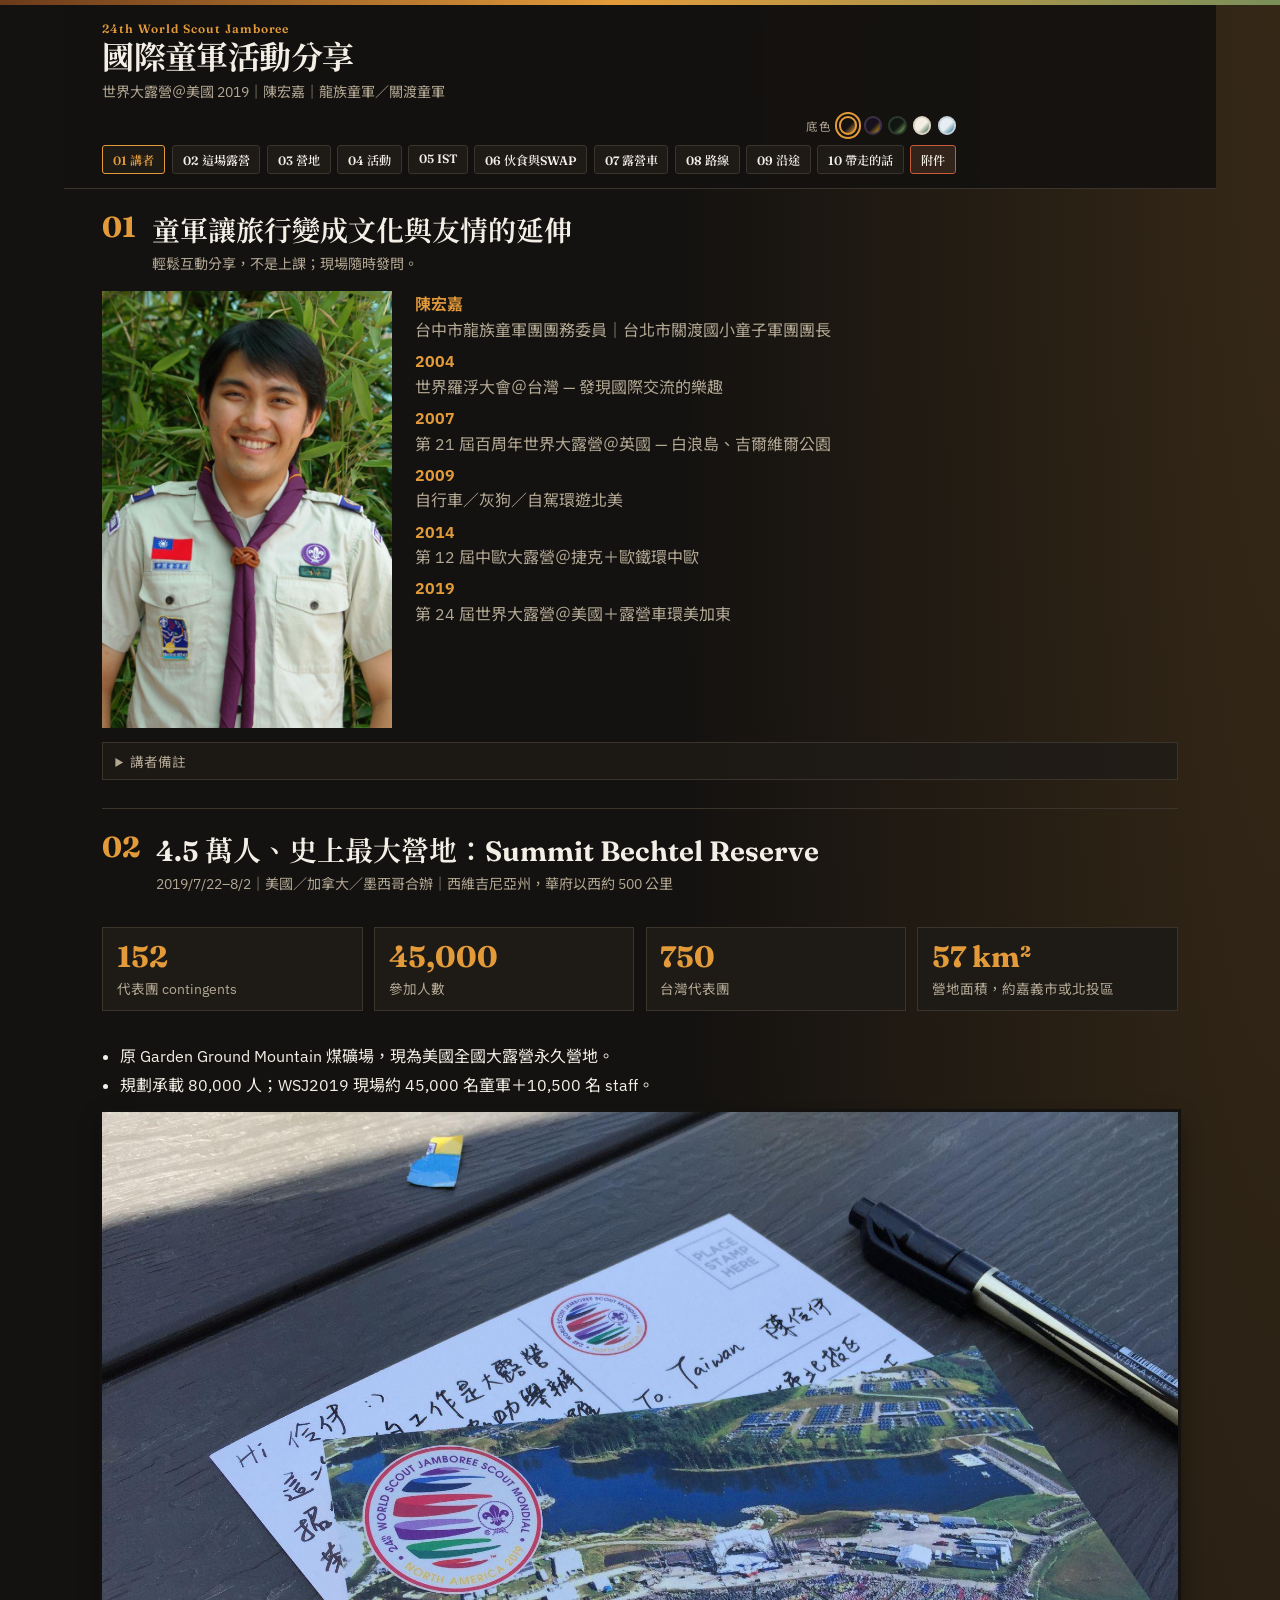
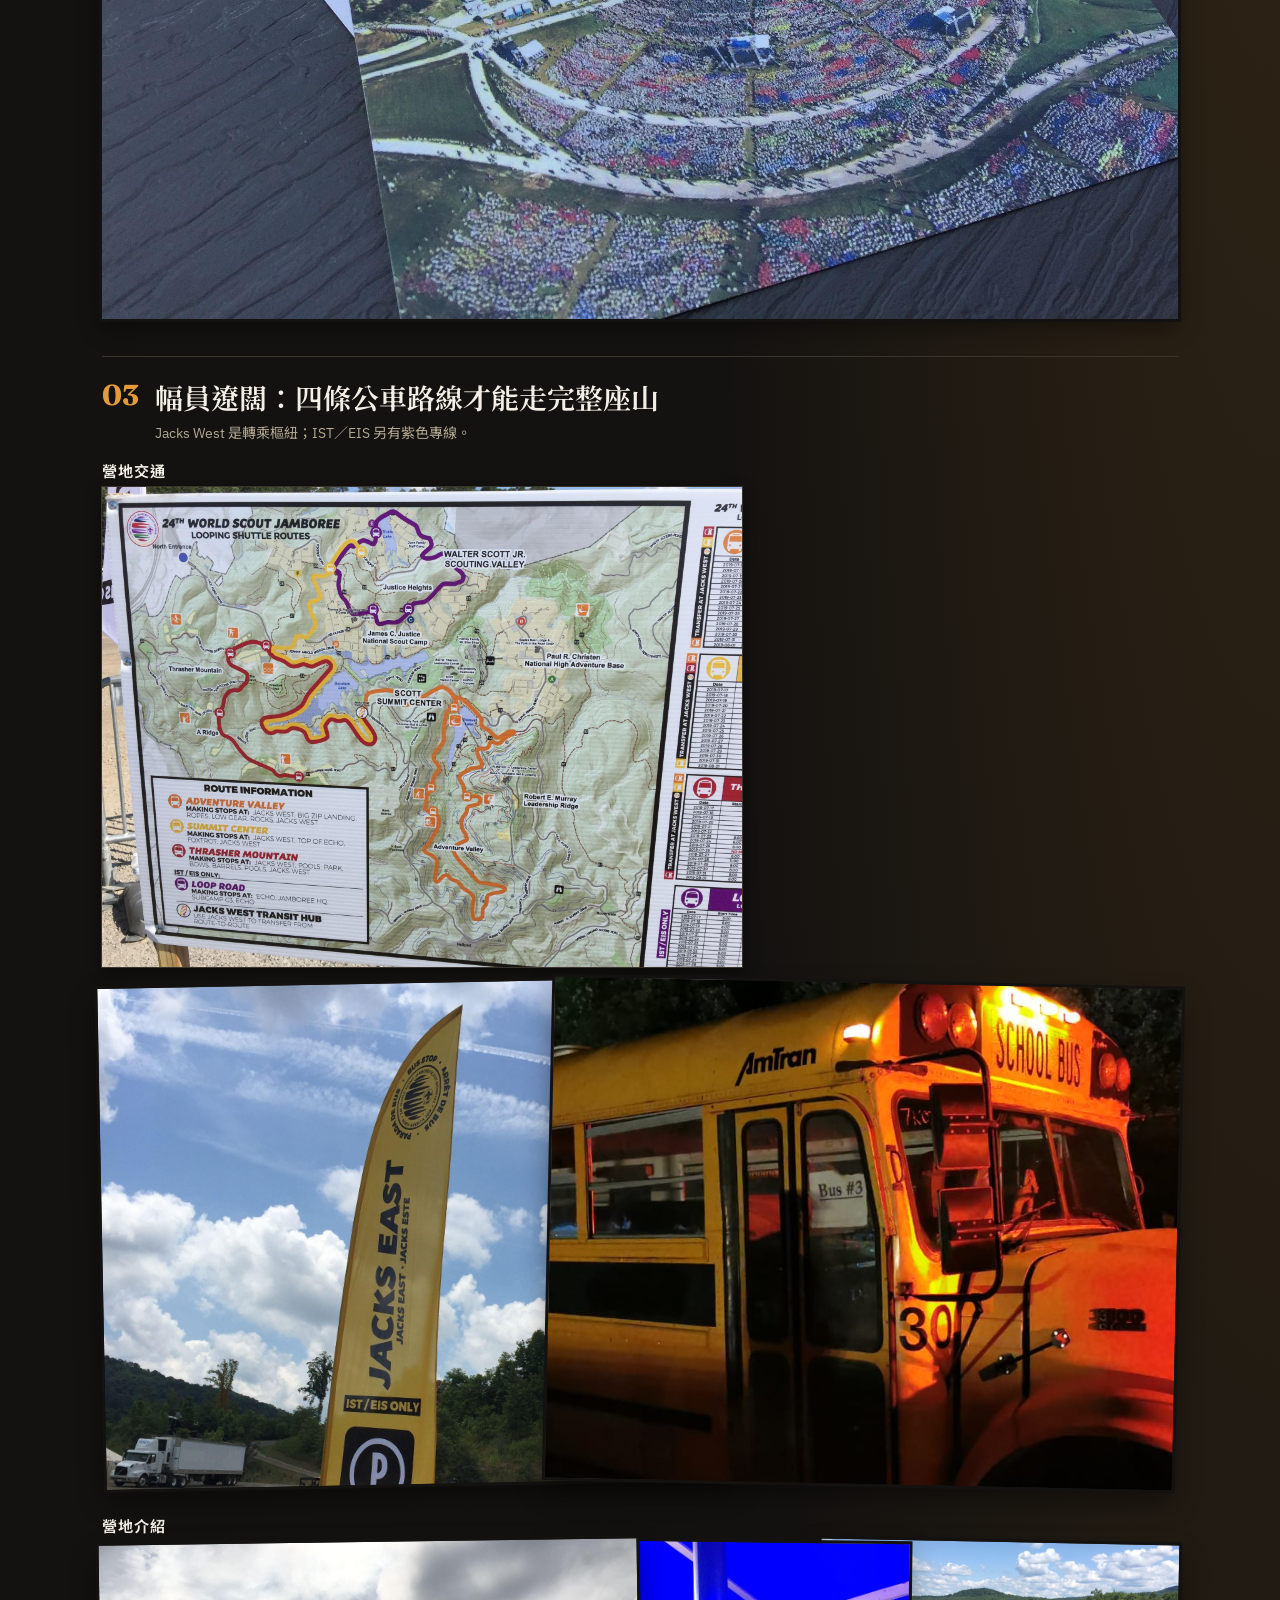
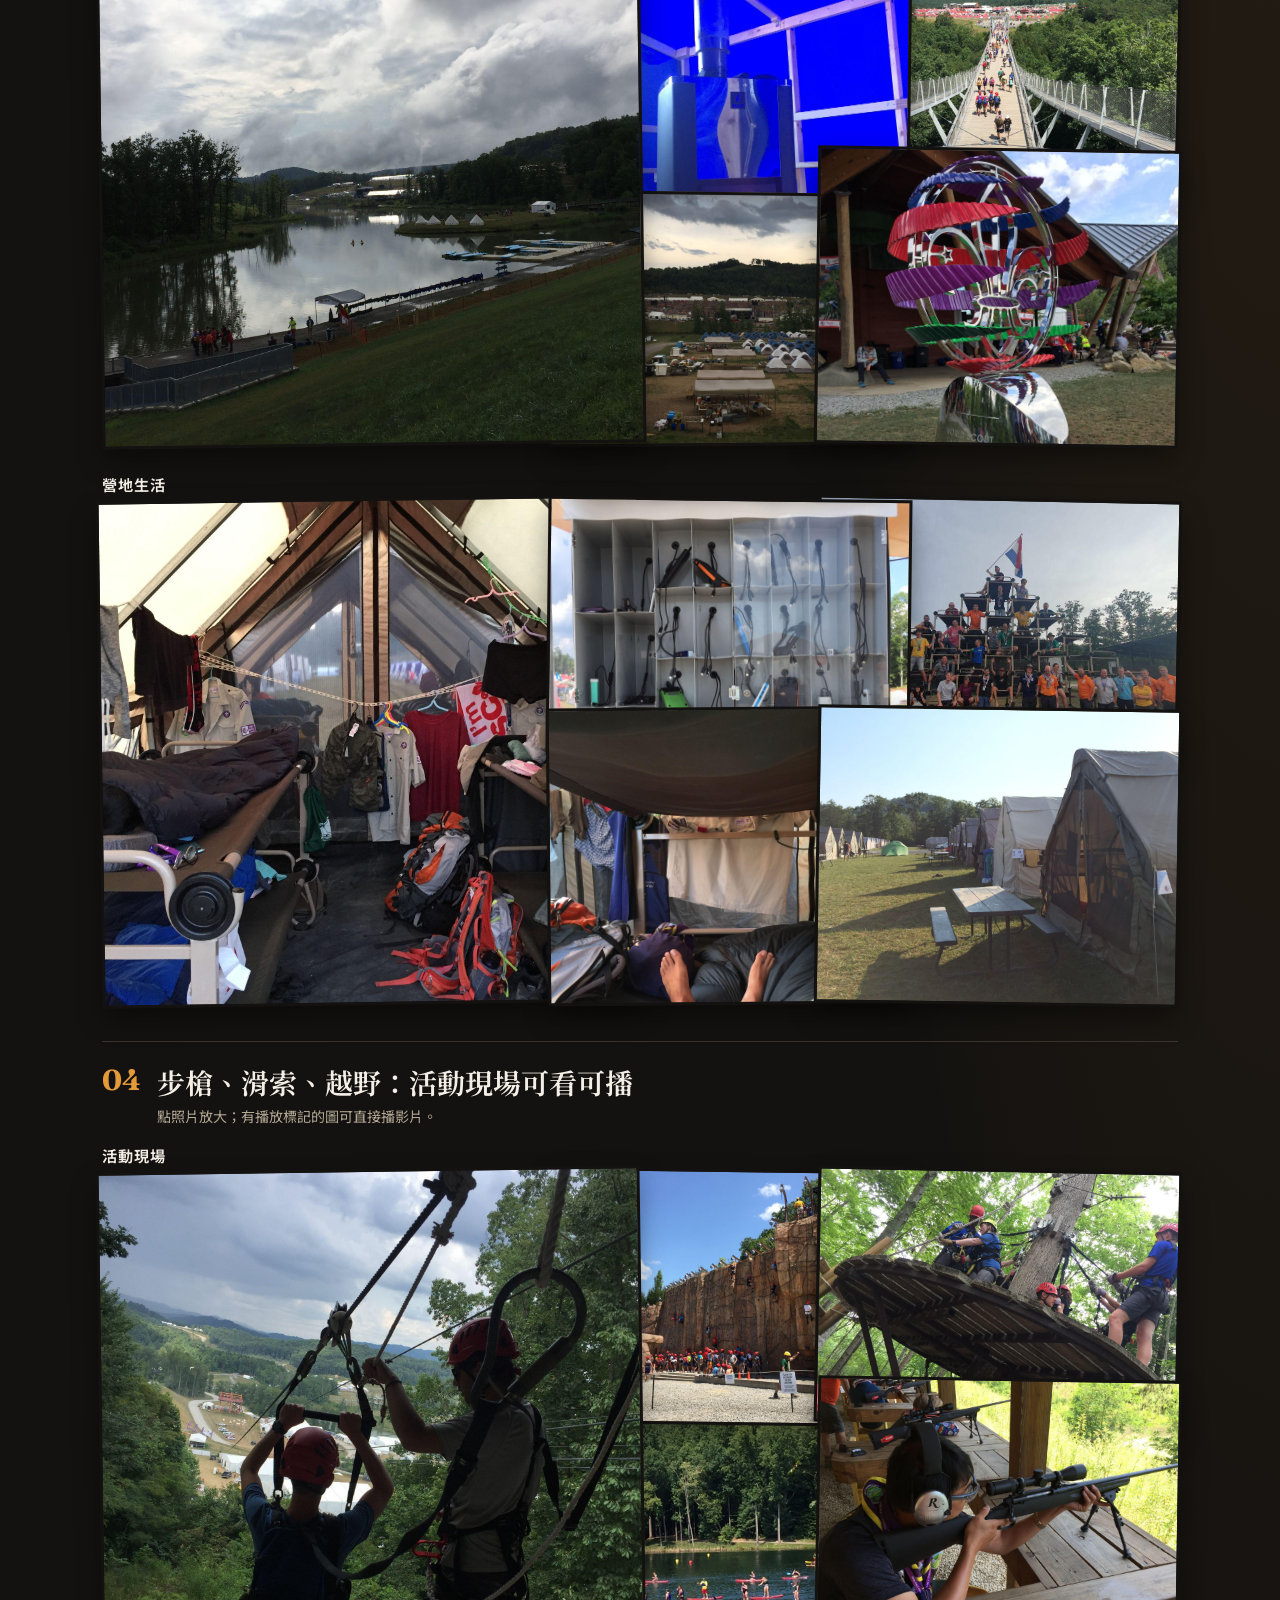
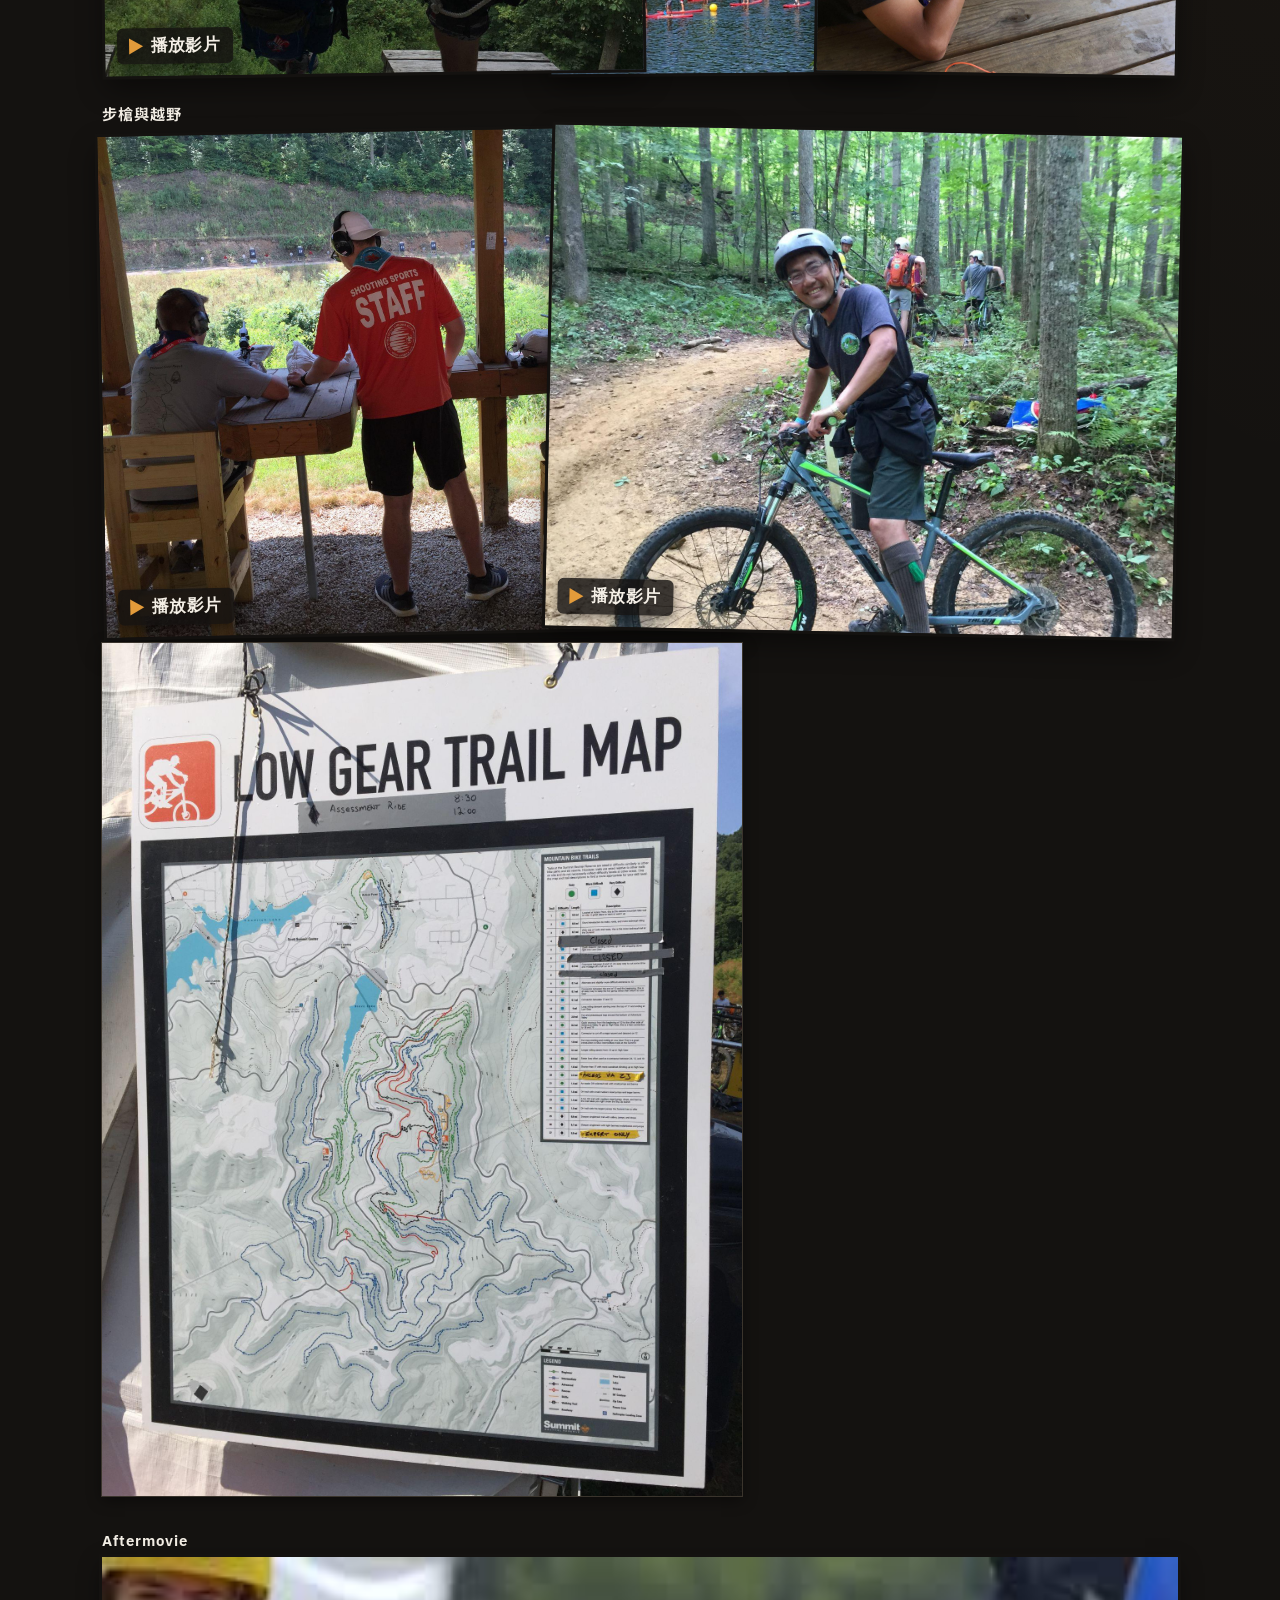
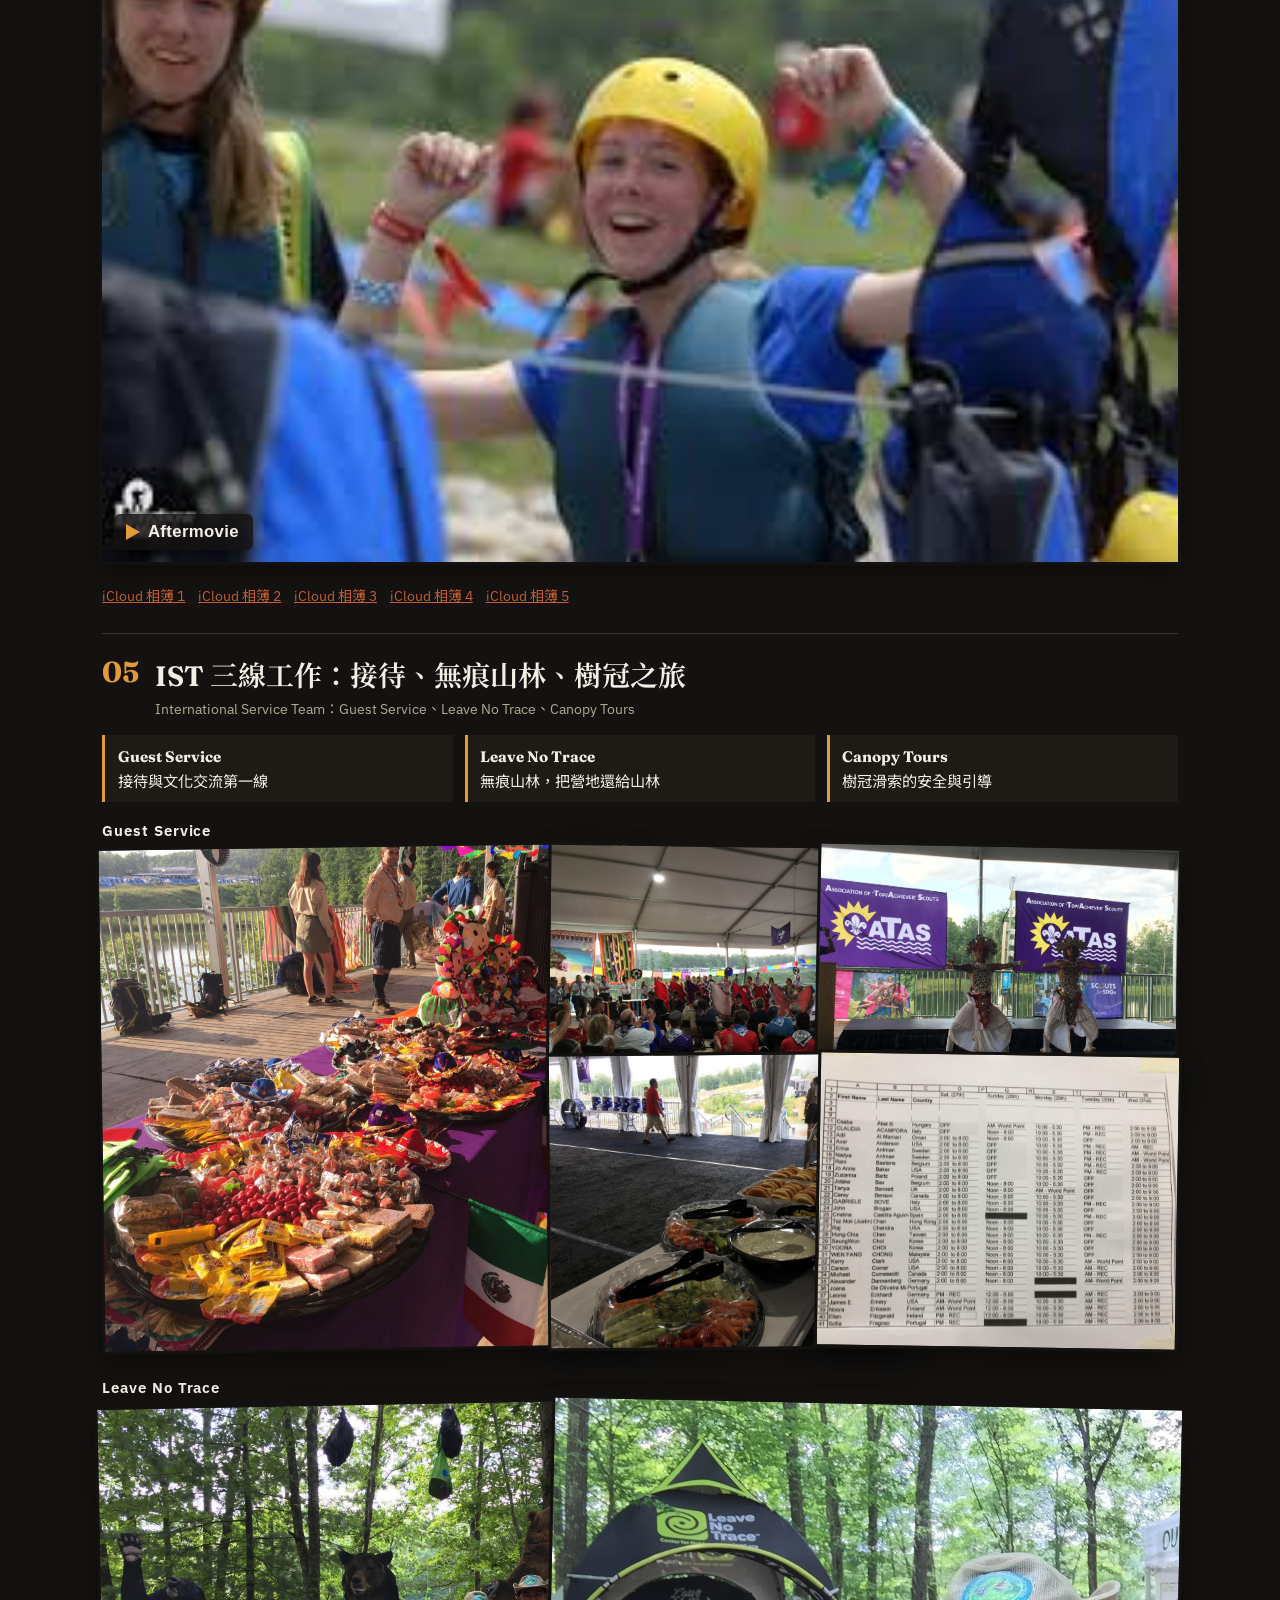
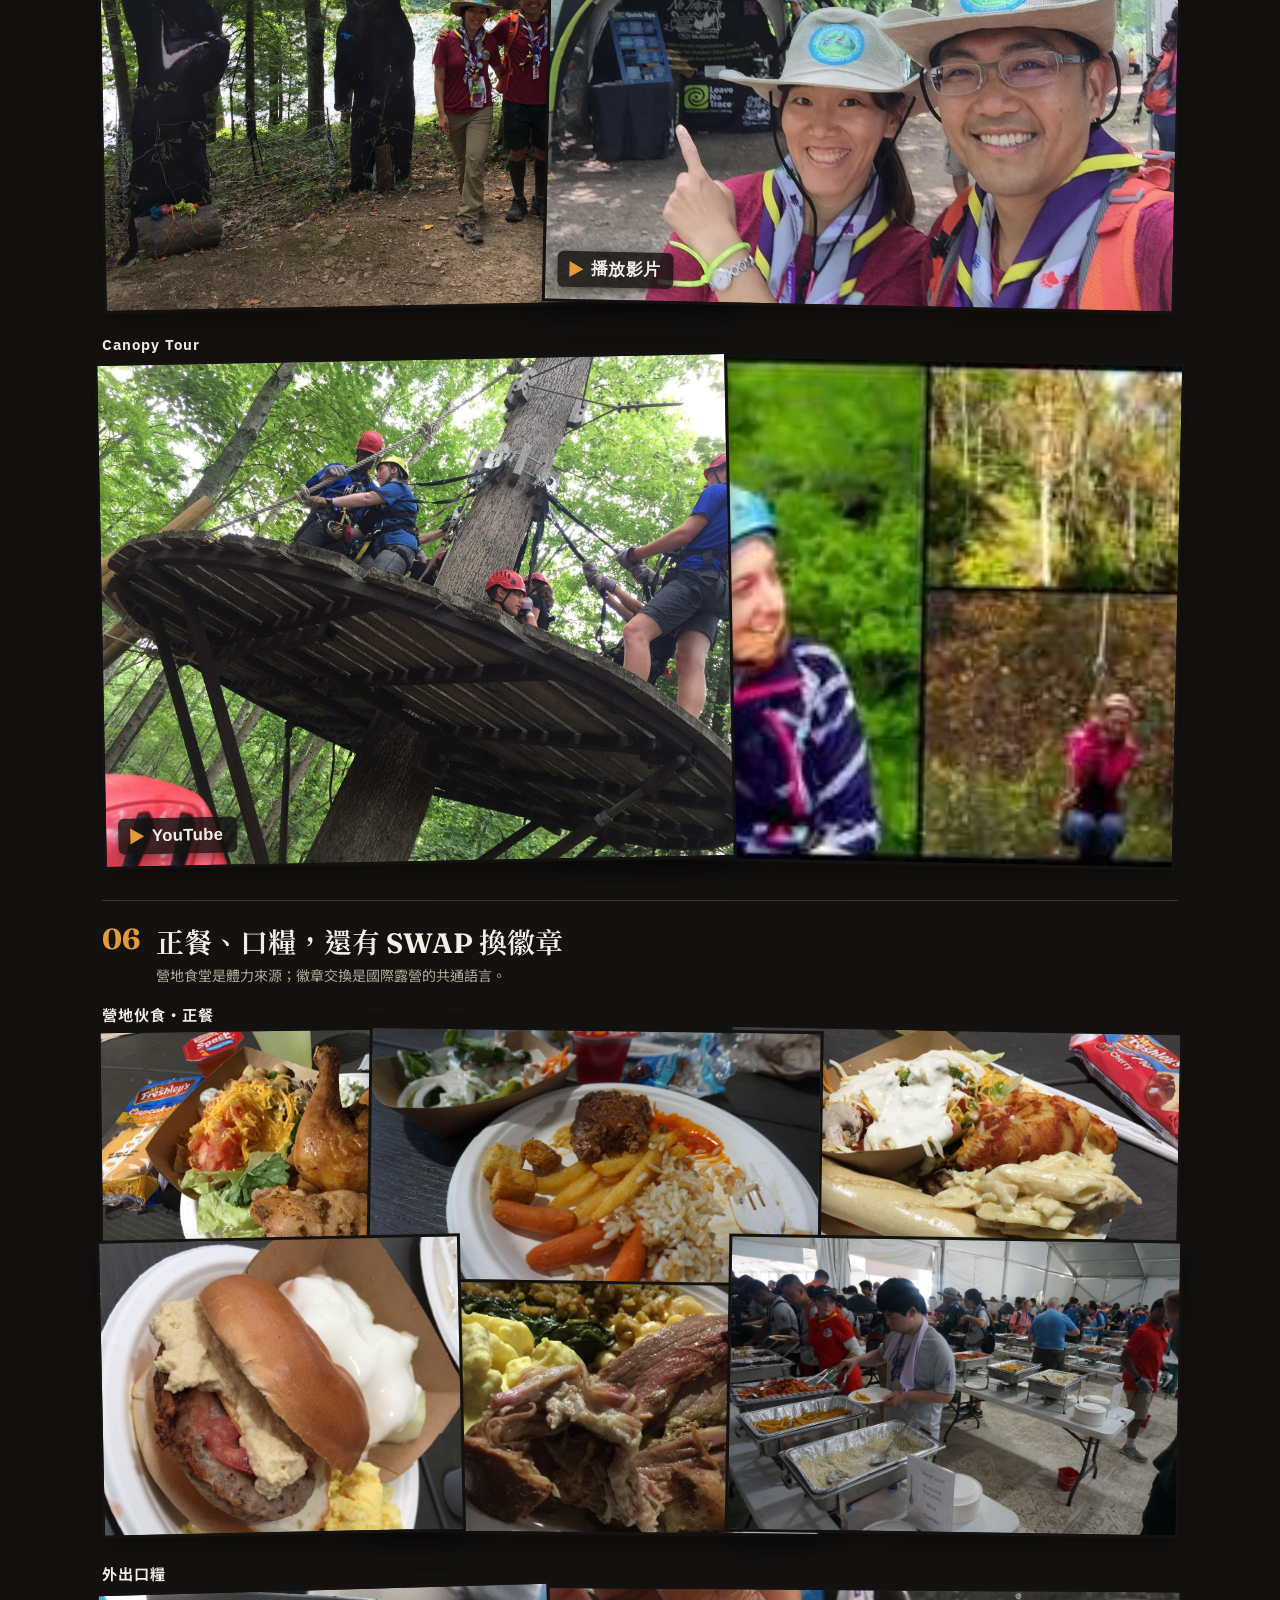
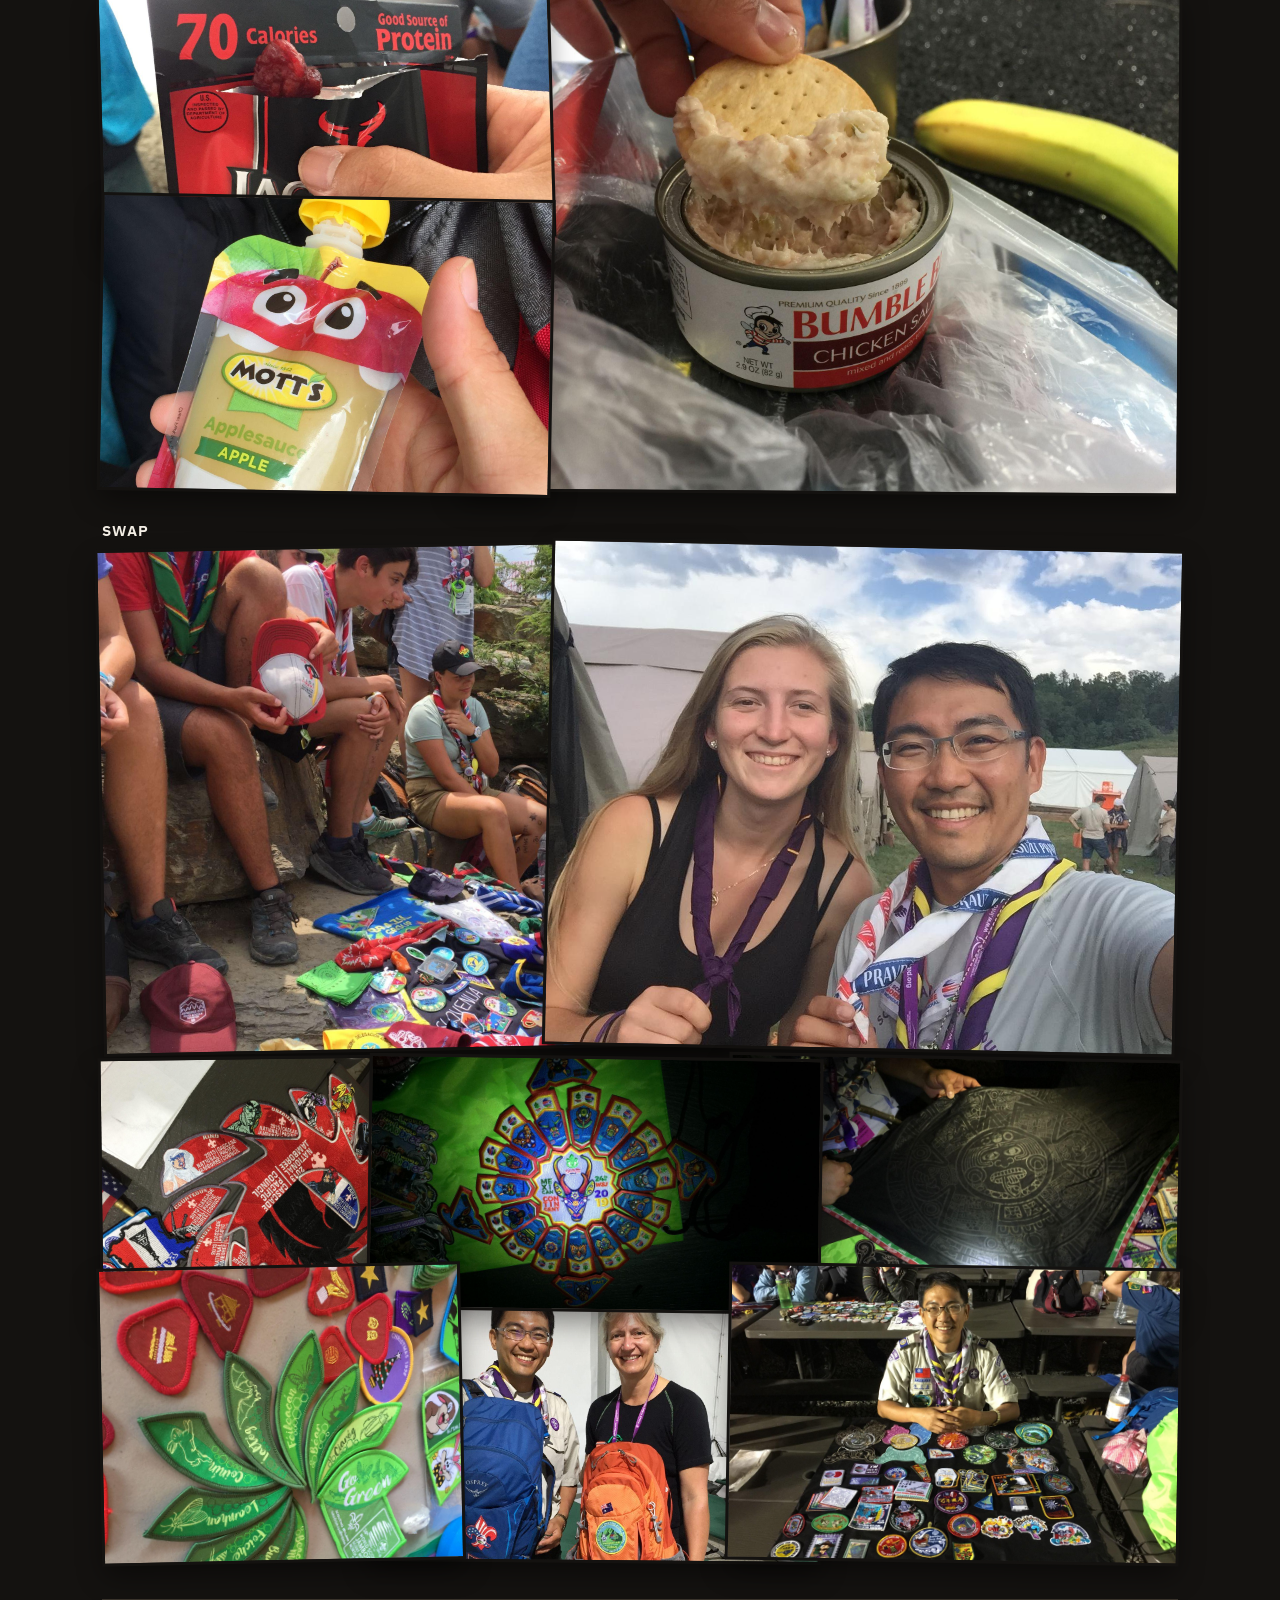
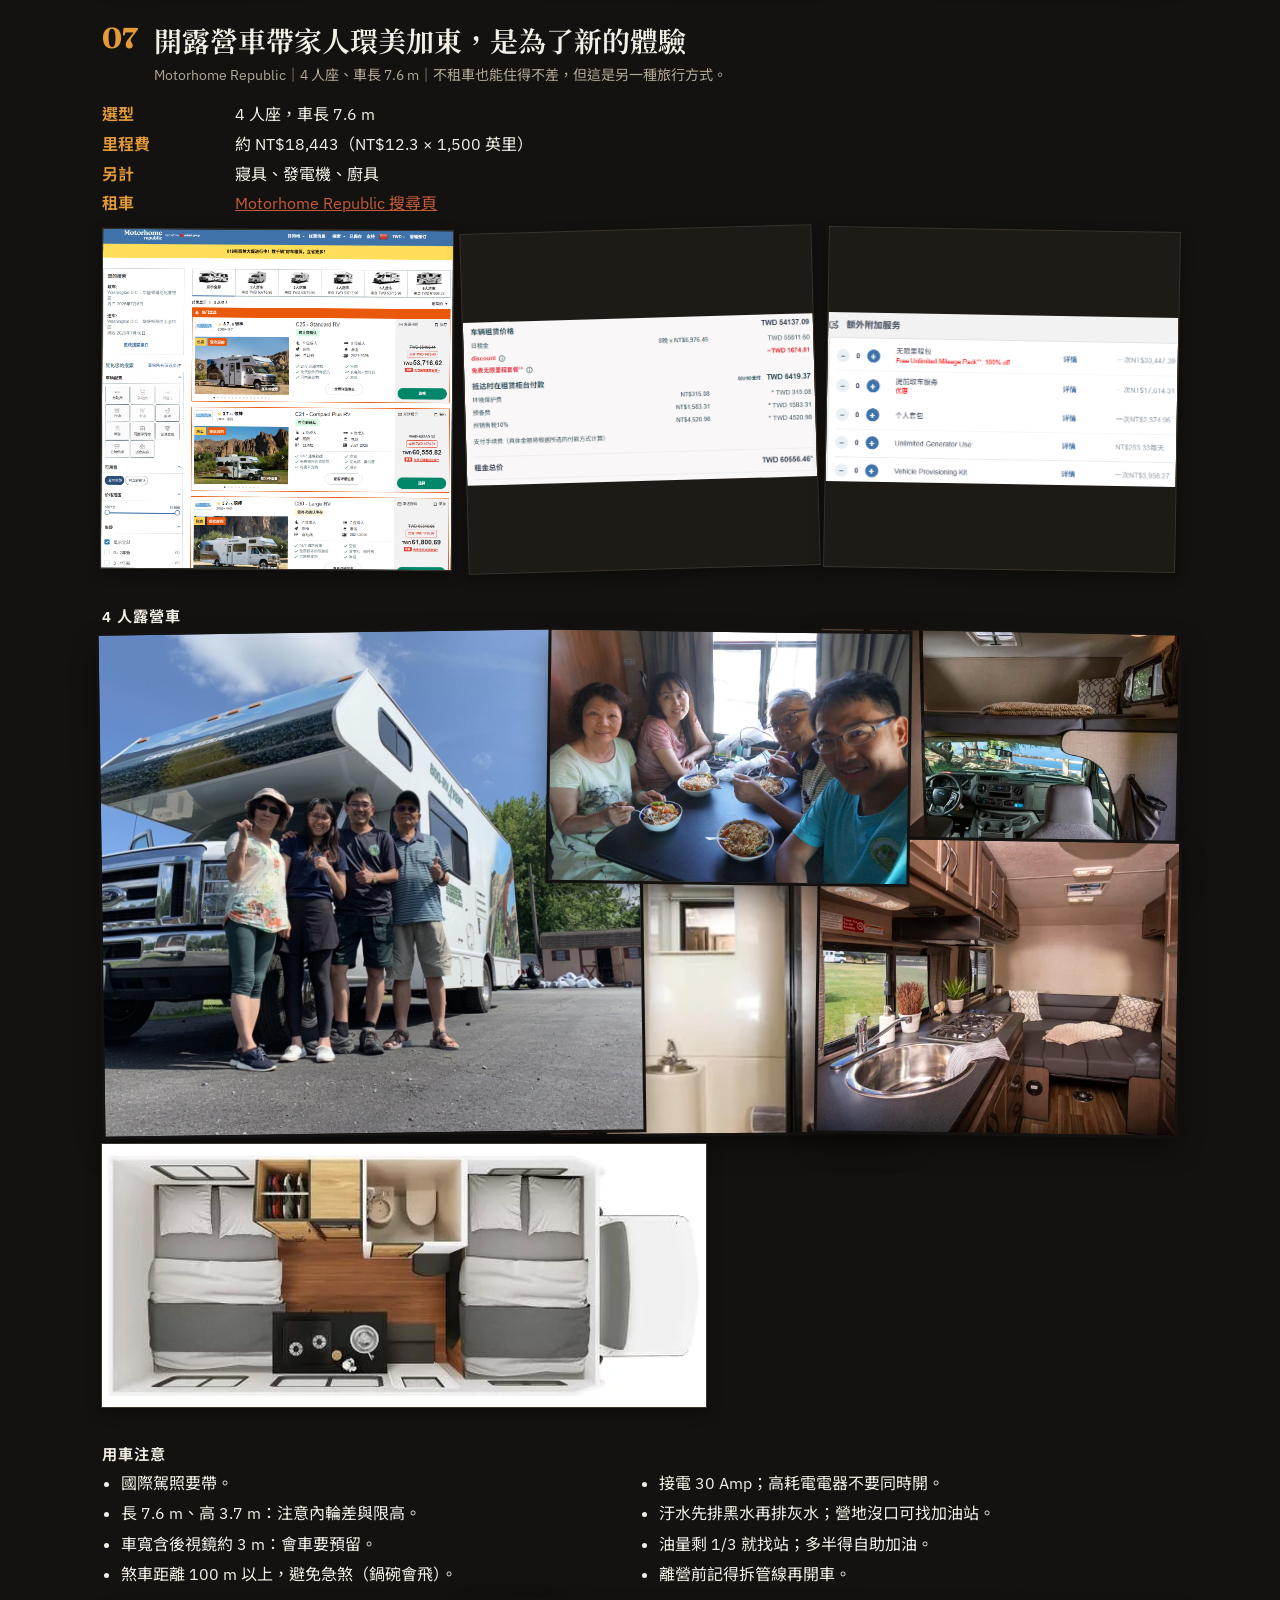
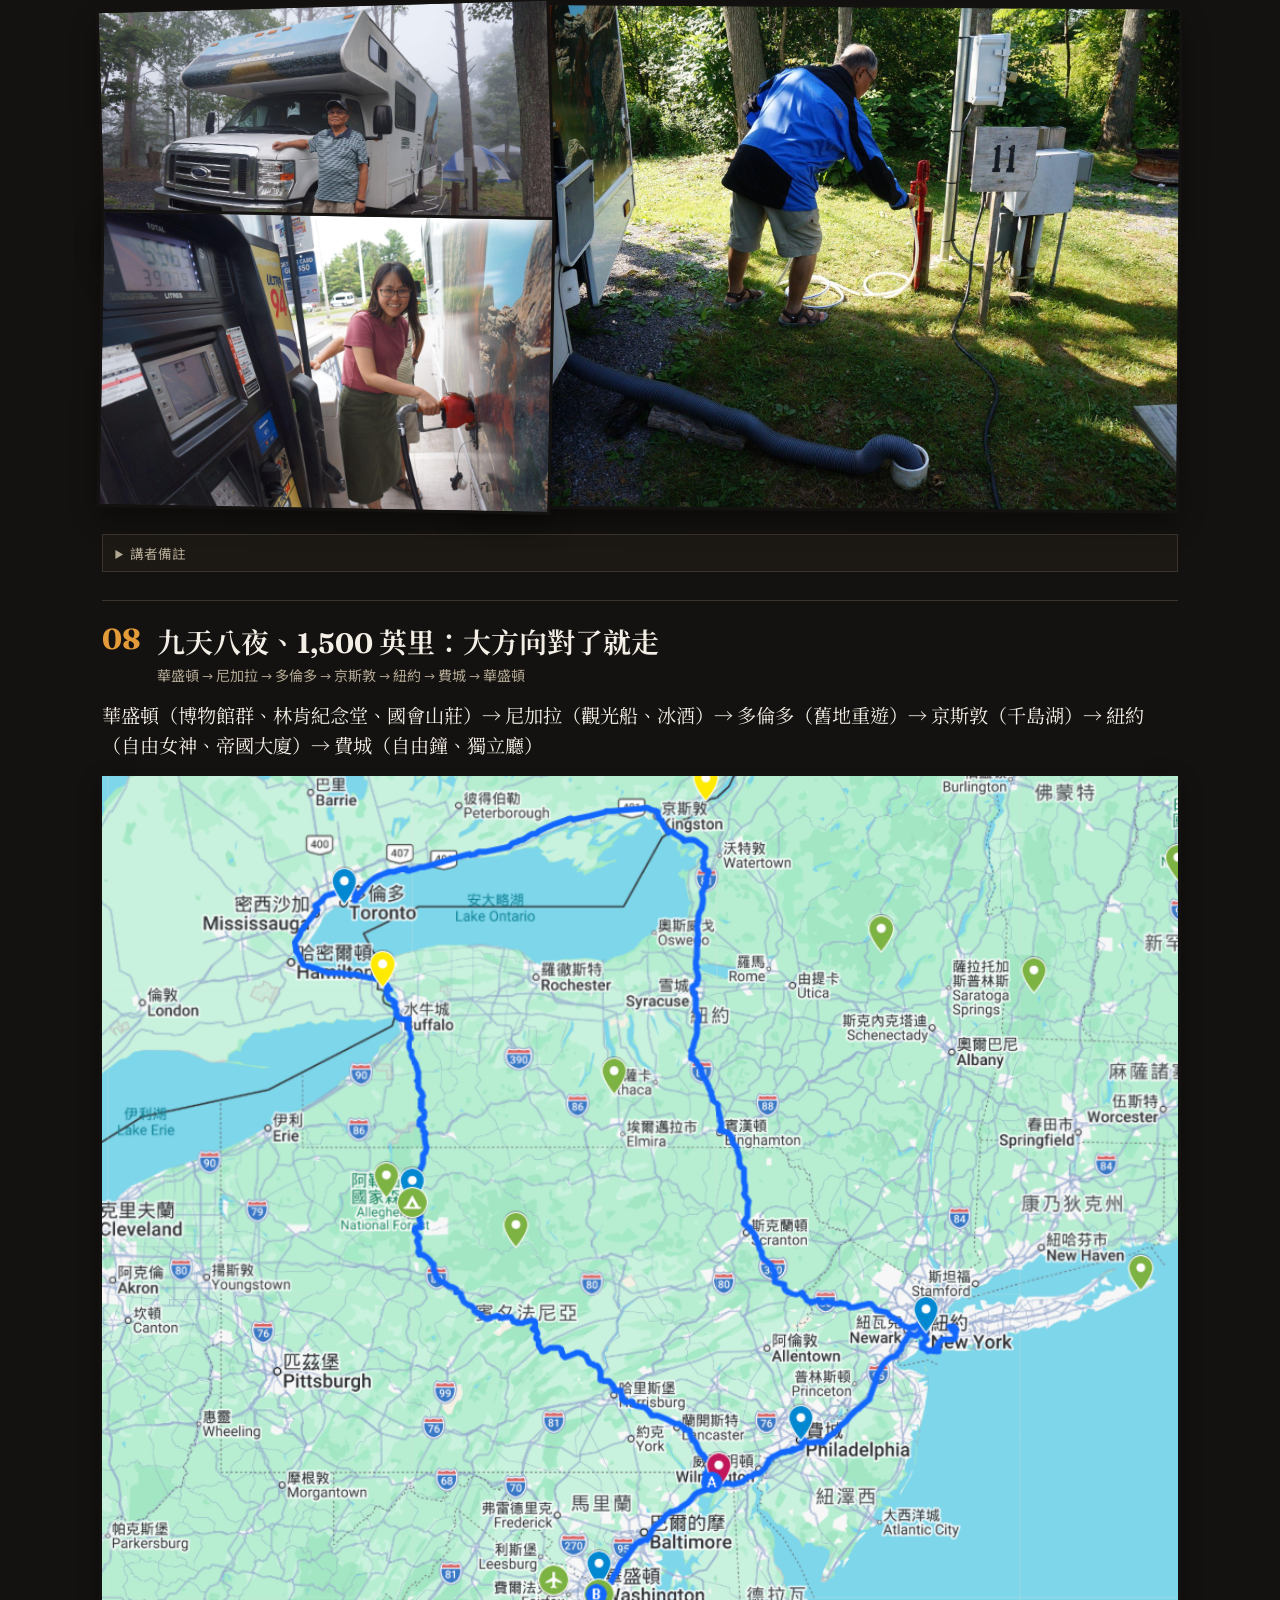
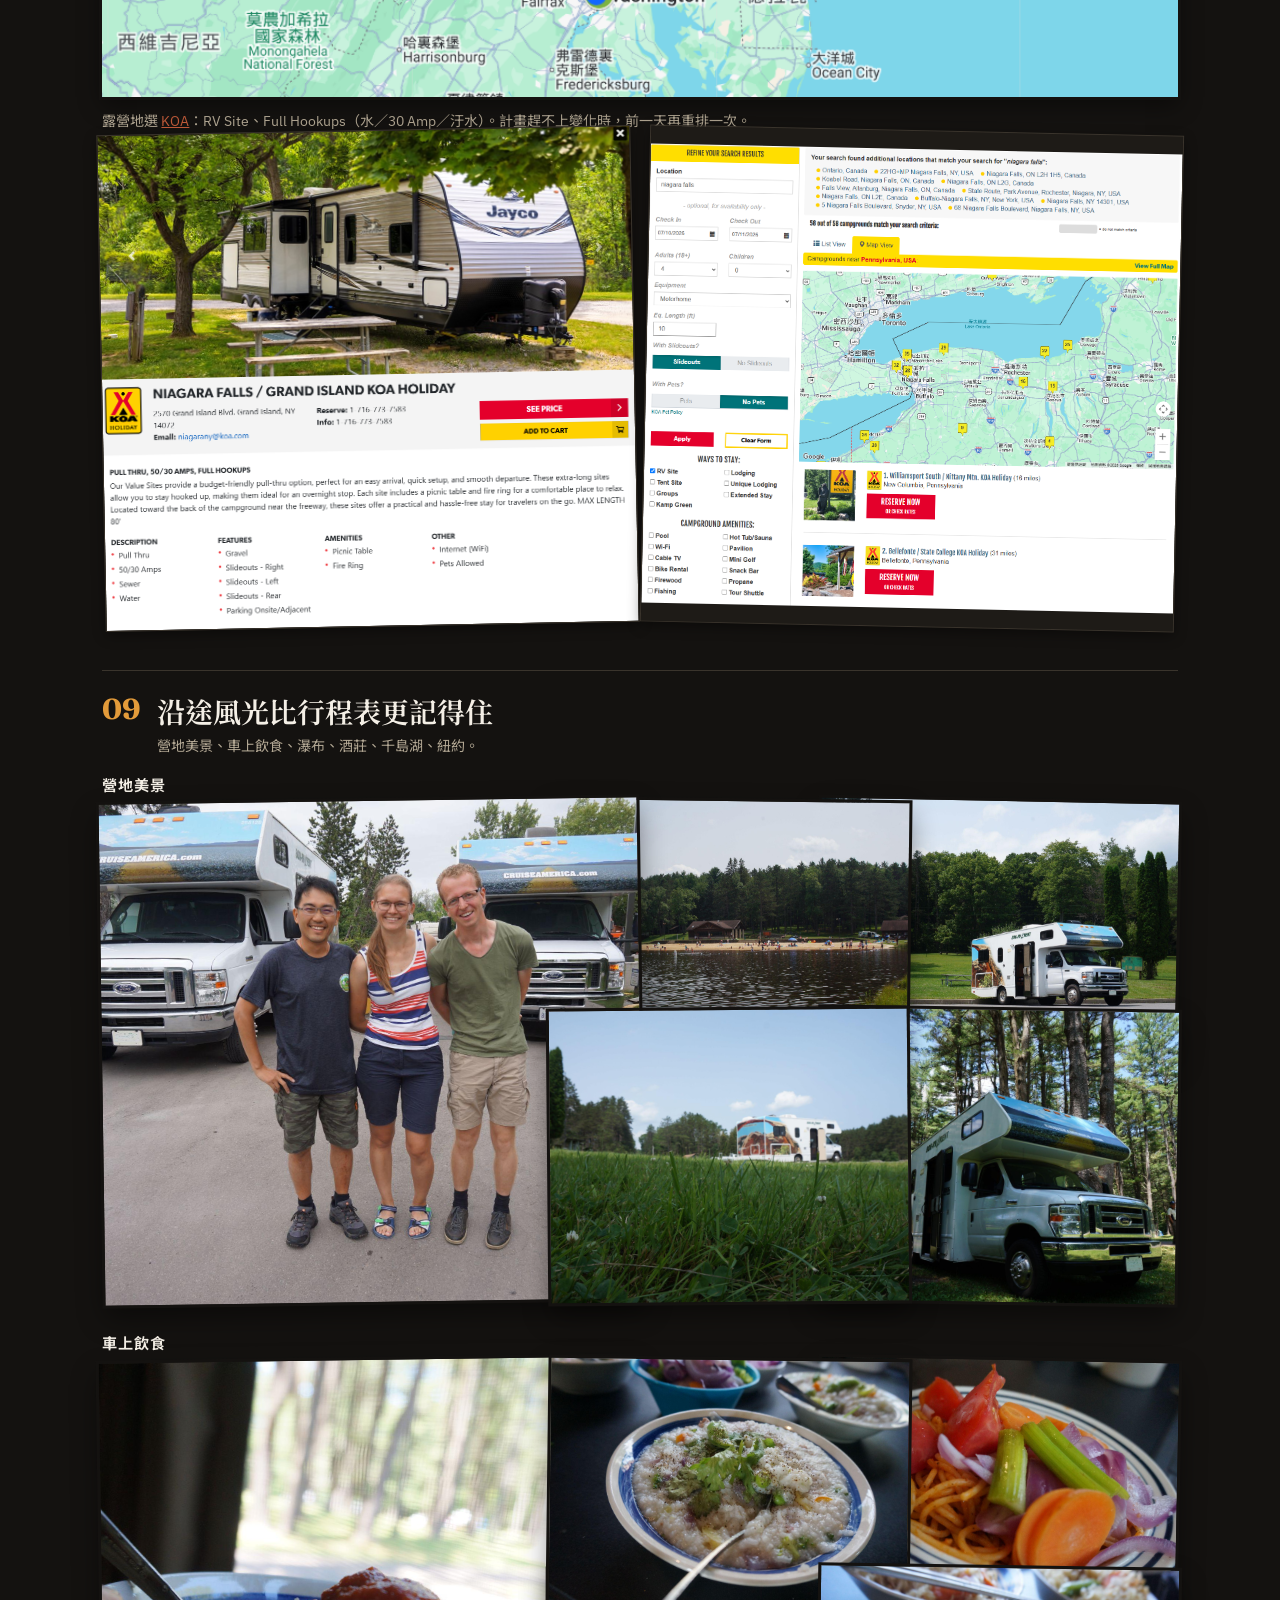
==== decks/wsj2019/index.html @ 705802e0 "Publish the WSJ 2019 deck so it can be opened on GitHub Pages with collage photos, lightbox, and inl" ====
<!DOCTYPE html>
<html lang="zh-Hant" data-theme="campfire">
<head>
  <meta charset="utf-8" />
  <meta name="viewport" content="width=device-width, initial-scale=1" />
  <meta name="referrer" content="strict-origin-when-cross-origin" />
  <title>國際童軍活動分享｜24th WSJ 世界大露營 2019</title>
  <link rel="preconnect" href="https://fonts.googleapis.com" />
  <link rel="preconnect" href="https://fonts.gstatic.com" crossorigin />
  <link href="https://fonts.googleapis.com/css2?family=Fraunces:opsz,wght@9..144,500;650;700&family=IBM+Plex+Sans:wght@400;500;600&family=Noto+Sans+TC:wght@400;500;700&family=Noto+Serif+TC:wght@600;700&display=swap" rel="stylesheet" />
  <link rel="stylesheet" href="styles.css" />
</head>
<body>
  <div class="brand-bar" aria-hidden="true"></div>

  <header class="report-header">
    <div>
      <p class="eyebrow">24th World Scout Jamboree</p>
      <h1>國際童軍活動分享</h1>
      <p class="support">世界大露營＠美國 2019｜陳宏嘉｜龍族童軍／關渡童軍</p>
    </div>
    <div class="header-tools">
      <div class="theme-picker" role="group" aria-label="簡報底色">
        <span class="theme-picker__label">底色</span>
        <button type="button" class="theme-swatch" data-theme="campfire" title="營火夜空" aria-label="營火夜空"></button>
        <button type="button" class="theme-swatch" data-theme="jamboree" title="童軍紫金" aria-label="童軍紫金"></button>
        <button type="button" class="theme-swatch" data-theme="forest" title="森林營地" aria-label="森林營地"></button>
        <button type="button" class="theme-swatch" data-theme="linen" title="亞麻淺底" aria-label="亞麻淺底"></button>
        <button type="button" class="theme-swatch" data-theme="slate" title="霧藍岩壁" aria-label="霧藍岩壁"></button>
      </div>
      <nav class="toc" aria-label="章節導覽">
        <a href="#ch-host">01 講者</a>
        <a href="#ch-scale">02 這場露營</a>
        <a href="#ch-camp">03 營地</a>
        <a href="#ch-play">04 活動</a>
        <a href="#ch-ist">05 IST</a>
        <a href="#ch-swap">06 伙食與SWAP</a>
        <a href="#ch-rv">07 露營車</a>
        <a href="#ch-route">08 路線</a>
        <a href="#ch-sights">09 沿途</a>
        <a href="#ch-close">10 帶走的話</a>
        <a href="#ch-links" class="toc__appendix">附件</a>
      </nav>
    </div>
  </header>

  <main class="report">
    <section class="chapter" id="ch-host">
      <header class="chapter__head">
        <p class="chapter__num">01</p>
        <div>
          <h2>童軍讓旅行變成文化與友情的延伸</h2>
          <p class="support">輕鬆互動分享，不是上課；現場隨時發問。</p>
        </div>
      </header>
      <div class="split" data-gallery="host">
        <button type="button" class="media portrait" data-full="assets/image6.jpg">
          <img src="assets/image6.jpg" alt="陳宏嘉穿童軍制服、紫領巾的半身照" width="1358" height="2048" />
        </button>
        <div>
          <dl class="timeline">
            <dt>陳宏嘉</dt>
            <dd>台中市龍族童軍團團務委員｜台北市關渡國小童子軍團團長</dd>
            <dt>2004</dt>
            <dd>世界羅浮大會＠台灣 — 發現國際交流的樂趣</dd>
            <dt>2007</dt>
            <dd>第 21 屆百周年世界大露營＠英國 — 白浪島、吉爾維爾公園</dd>
            <dt>2009</dt>
            <dd>自行車／灰狗／自駕環遊北美</dd>
            <dt>2014</dt>
            <dd>第 12 屆中歐大露營＠捷克＋歐鐵環中歐</dd>
            <dt>2019</dt>
            <dd>第 24 屆世界大露營＠美國＋露營車環美加東</dd>
          </dl>
        </div>
      </div>
      <details class="notes">
        <summary>講者備註</summary>
        <ul>
          <li>本業是數據架構師；興趣是大自然與旅行。</li>
          <li>若不是這次邀請，這段回憶可能繼續封存。</li>
        </ul>
      </details>
    </section>

    <section class="chapter" id="ch-scale">
      <header class="chapter__head">
        <p class="chapter__num">02</p>
        <div>
          <h2>4.5 萬人、史上最大營地：Summit Bechtel Reserve</h2>
          <p class="support">2019/7/22–8/2｜美國／加拿大／墨西哥合辦｜西維吉尼亞州，華府以西約 500 公里</p>
        </div>
      </header>
      <div class="stat-grid">
        <p class="stat"><b>152</b><span>代表團 contingents</span></p>
        <p class="stat"><b>45,000</b><span>參加人數</span></p>
        <p class="stat"><b>750</b><span>台灣代表團</span></p>
        <p class="stat"><b>57 km²</b><span>營地面積，約嘉義市或北投區</span></p>
      </div>
      <ul class="facts">
        <li>原 Garden Ground Mountain 煤礦場，現為美國全國大露營永久營地。</li>
        <li>規劃承載 80,000 人；WSJ2019 現場約 45,000 名童軍＋10,500 名 staff。</li>
      </ul>
      <div class="gallery gallery--hero" data-gallery="scale">
        <button type="button" class="media" data-full="assets/image9.jpg">
          <img src="assets/image9.jpg" alt="WSJ2019 明信片：會場空拍與寫給台灣的卡片" width="2048" height="1536" />
        </button>
      </div>
    </section>

    <section class="chapter" id="ch-camp">
      <header class="chapter__head">
        <p class="chapter__num">03</p>
        <div>
          <h2>幅員遼闊：四條公車路線才能走完整座山</h2>
          <p class="support">Jacks West 是轉乘樞紐；IST／EIS 另有紫色專線。</p>
        </div>
      </header>
      <h3 class="caption">營地交通</h3>
      <div class="gallery gallery--docs" data-gallery="camp-bus-map">
        <button type="button" class="media media--map" data-full="assets/image13.jpg">
          <img src="assets/image13.jpg" alt="24th WSJ 環線巴士路線圖，四條顏色路線交會於 Jacks West" width="2048" height="1536" />
        </button>
      </div>
      <div class="gallery" data-gallery="camp-bus">
        <button type="button" class="media media--tall" data-full="assets/image5.jpg">
          <img src="assets/image5.jpg" alt="營地交通現場" width="1536" height="2048" />
        </button>
        <button type="button" class="media" data-full="assets/image1.jpg">
          <img src="assets/image1.jpg" alt="夜間黃色校車 Bus #3，營地接駁" width="1280" height="589" />
        </button>
      </div>
      <h3 class="caption">營地介紹</h3>
      <div class="gallery" data-gallery="camp-intro">
        <button type="button" class="media media--face" data-full="assets/image21.jpg">
          <img src="assets/image21.jpg" alt="SBR 湖岸、碼頭與白帳，對岸是活動區" width="2048" height="1536" />
        </button>
        <button type="button" class="media media--tall" data-full="assets/image22.jpg">
          <img src="assets/image22.jpg" alt="營地地貌與設施" width="1536" height="2048" />
        </button>
        <button type="button" class="media" data-full="assets/image26.jpg">
          <img src="assets/image26.jpg" alt="營地開闊場景" width="2048" height="1536" />
        </button>
        <button type="button" class="media" data-full="assets/image16.jpg">
          <img src="assets/image16.jpg" alt="營地活動區" width="2048" height="1536" />
        </button>
        <button type="button" class="media media--tall" data-full="assets/image17.jpg">
          <img src="assets/image17.jpg" alt="營地一隅" width="1536" height="2048" />
        </button>
      </div>
      <h3 class="caption">營地生活</h3>
      <div class="gallery" data-gallery="camp-life">
        <button type="button" class="media media--face" data-full="assets/image7.jpg">
          <img src="assets/image7.jpg" alt="營地生活：帳區與夥伴" width="2048" height="1536" />
        </button>
        <button type="button" class="media media--tall media--face" data-full="assets/image15.jpg">
          <img src="assets/image15.jpg" alt="營地生活現場" width="1536" height="2048" />
        </button>
        <button type="button" class="media" data-full="assets/image3.jpg">
          <img src="assets/image3.jpg" alt="營地生活橫幅場景" width="1280" height="606" />
        </button>
        <button type="button" class="media media--tall media--face" data-full="assets/image12.jpg">
          <img src="assets/image12.jpg" alt="營地日常" width="1536" height="2048" />
        </button>
        <button type="button" class="media media--face" data-full="assets/image11.jpg">
          <img src="assets/image11.jpg" alt="營地生活合影與現場" width="2048" height="1536" />
        </button>
      </div>
    </section>

    <section class="chapter" id="ch-play">
      <header class="chapter__head">
        <p class="chapter__num">04</p>
        <div>
          <h2>步槍、滑索、越野：活動現場可看可播</h2>
          <p class="support">點照片放大；有播放標記的圖可直接播影片。</p>
        </div>
      </header>
      <h3 class="caption">活動現場</h3>
      <div class="gallery" data-gallery="play-field">
        <button type="button" class="media media--video media--face media--tall" data-video="yt:Pn_8mxS8LII" data-full="assets/image25.jpg">
          <img src="assets/image25.jpg" alt="高空滑索：平台上穿頭盔與吊帶的夥伴" width="1536" height="2048" />
          <span class="media__badge">播放影片</span>
        </button>
        <button type="button" class="media" data-full="assets/image20.jpg">
          <img src="assets/image20.jpg" alt="越野與戶外活動現場" width="2048" height="1536" />
        </button>
        <button type="button" class="media media--face" data-full="assets/image24.jpg">
          <img src="assets/image24.jpg" alt="樹冠之旅 Canopy Tour" width="2048" height="1536" />
        </button>
        <button type="button" class="media" data-full="assets/image2.jpg">
          <img src="assets/image2.jpg" alt="水上活動：湖上 SUP 與獨木舟" width="1086" height="724" />
        </button>
        <button type="button" class="media media--face" data-full="assets/image19.jpg">
          <img src="assets/image19.jpg" alt="步槍射擊活動現場" width="2048" height="1536" />
        </button>
      </div>
      <h3 class="caption">步槍與越野</h3>
      <div class="gallery" data-gallery="play-more">
        <button type="button" class="media media--video media--face" data-video="drive:1ZmcQ4448AD0jCc7Mr1ducJurXJ7wBJrQ" data-full="assets/image46.jpg">
          <img src="assets/image46.jpg" alt="步槍射擊影片" width="2048" height="1536" />
          <span class="media__badge">播放影片</span>
        </button>
        <button type="button" class="media media--video media--face media--tall" data-video="yt:EphOVpty6Uo" data-full="assets/image27.jpg">
          <img src="assets/image27.jpg" alt="越野賽道影片" width="1536" height="2048" />
          <span class="media__badge">播放影片</span>
        </button>
      </div>
      <div class="gallery gallery--docs" data-gallery="play-trail">
        <button type="button" class="media media--map" data-full="assets/image29.jpg">
          <img src="assets/image29.jpg" alt="LOW GEAR TRAIL MAP 越野賽道地圖" width="1536" height="2048" />
        </button>
      </div>
      <h3 class="caption">Aftermovie</h3>
      <div class="gallery gallery--hero" data-gallery="play-after">
        <button type="button" class="media media--video" data-video="yt:-OHgGcTmLGY">
          <img src="assets/image14.jpg" alt="WSJ2019 Aftermovie" width="320" height="180" />
          <span class="media__badge">Aftermovie</span>
        </button>
      </div>
      <ul class="ext-links">
        <li><a href="https://share.icloud.com/photos/0f3Nze9R5SbYvVbQ2AZIBHqMw" target="_blank" rel="noopener">iCloud 相簿 1</a></li>
        <li><a href="https://share.icloud.com/photos/0a7B5FrUznByE2uCt6vznoCAQ" target="_blank" rel="noopener">iCloud 相簿 2</a></li>
        <li><a href="https://share.icloud.com/photos/016L7AGRSbMQySia1JVGCFhZA" target="_blank" rel="noopener">iCloud 相簿 3</a></li>
        <li><a href="https://share.icloud.com/photos/0ebtbS7ga6YmxJf76R19p7gGg" target="_blank" rel="noopener">iCloud 相簿 4</a></li>
        <li><a href="https://share.icloud.com/photos/08cWsQVfBh_TAWDTzjSp_KYLw" target="_blank" rel="noopener">iCloud 相簿 5</a></li>
      </ul>
    </section>

    <section class="chapter" id="ch-ist">
      <header class="chapter__head">
        <p class="chapter__num">05</p>
        <div>
          <h2>IST 三線工作：接待、無痕山林、樹冠之旅</h2>
          <p class="support">International Service Team：Guest Service、Leave No Trace、Canopy Tours</p>
        </div>
      </header>
      <div class="work-grid">
        <p><strong>Guest Service</strong>接待與文化交流第一線</p>
        <p><strong>Leave No Trace</strong>無痕山林，把營地還給山林</p>
        <p><strong>Canopy Tours</strong>樹冠滑索的安全與引導</p>
      </div>
      <h3 class="caption">Guest Service</h3>
      <div class="gallery" data-gallery="ist-guest">
        <button type="button" class="media media--face" data-full="assets/image31.jpg">
          <img src="assets/image31.jpg" alt="Guest Service：墨西哥文化桌，紫桌布上的糖果與小旗" width="2048" height="1536" />
        </button>
        <button type="button" class="media media--face" data-full="assets/image32.jpg">
          <img src="assets/image32.jpg" alt="Guest Service 現場" width="2048" height="1536" />
        </button>
        <button type="button" class="media media--face" data-full="assets/image30.jpg">
          <img src="assets/image30.jpg" alt="接待區交流" width="2048" height="1536" />
        </button>
        <button type="button" class="media media--face" data-full="assets/image35.jpg">
          <img src="assets/image35.jpg" alt="Guest Service 工作畫面" width="2048" height="1536" />
        </button>
        <button type="button" class="media media--face" data-full="assets/image34.jpg">
          <img src="assets/image34.jpg" alt="接待與國際夥伴" width="2048" height="1536" />
        </button>
      </div>
      <h3 class="caption">Leave No Trace</h3>
      <div class="gallery" data-gallery="ist-lnt">
        <button type="button" class="media media--face" data-full="assets/image50.jpg">
          <img src="assets/image50.jpg" alt="LNT：森林裡的熊安全展示與 IST 夥伴" width="2048" height="1536" />
        </button>
        <button type="button" class="media media--video media--face media--face-mid" data-video="drive:1-jg09PIv1RsMWiUOTwA5bjsdHDKTfCdP" data-full="assets/image28.jpg">
          <img src="assets/image28.jpg" alt="Leave No Trace 工作影片" width="1280" height="960" />
          <span class="media__badge">播放影片</span>
        </button>
      </div>
      <h3 class="caption">Canopy Tour</h3>
      <div class="gallery" data-gallery="ist-canopy">
        <button type="button" class="media media--video media--face" data-video="yt:rvOlYJiS5m8" data-full="assets/image24.jpg">
          <img src="assets/image24.jpg" alt="樹冠之旅 YouTube 影片" width="2048" height="1536" />
          <span class="media__badge">YouTube</span>
        </button>
        <button type="button" class="media media--video" data-video="drive:1yPzZmkrFee9i0MS9iYYGGapGWHtmRNG_" data-full="assets/image23.jpg">
          <img src="assets/image23.jpg" alt="樹冠之旅現場影片" width="320" height="180" />
          <span class="media__badge">現場影片</span>
        </button>
      </div>
    </section>

    <section class="chapter" id="ch-swap">
      <header class="chapter__head">
        <p class="chapter__num">06</p>
        <div>
          <h2>正餐、口糧，還有 SWAP 換徽章</h2>
          <p class="support">營地食堂是體力來源；徽章交換是國際露營的共通語言。</p>
        </div>
      </header>
      <h3 class="caption">營地伙食・正餐</h3>
      <div class="gallery" data-gallery="meals">
        <button type="button" class="media" data-full="assets/image38.jpg">
          <img src="assets/image38.jpg" alt="正餐：烤雞、沙拉、杯蛋糕與飲料" width="2048" height="1536" />
        </button>
        <button type="button" class="media" data-full="assets/image33.jpg">
          <img src="assets/image33.jpg" alt="營地正餐" width="2048" height="1361" />
        </button>
        <button type="button" class="media" data-full="assets/image40.jpg">
          <img src="assets/image40.jpg" alt="食堂餐點" width="2048" height="1536" />
        </button>
        <button type="button" class="media media--tall" data-full="assets/image36.jpg">
          <img src="assets/image36.jpg" alt="正餐特寫" width="1536" height="2048" />
        </button>
        <button type="button" class="media" data-full="assets/image37.jpg">
          <img src="assets/image37.jpg" alt="營地用餐" width="2048" height="1536" />
        </button>
        <button type="button" class="media" data-full="assets/image45.jpg">
          <img src="assets/image45.jpg" alt="另一餐的組合" width="2048" height="1361" />
        </button>
      </div>
      <h3 class="caption">外出口糧</h3>
      <div class="gallery" data-gallery="lunch">
        <button type="button" class="media" data-full="assets/image47.jpg">
          <img src="assets/image47.jpg" alt="外出口糧包裝" width="2048" height="1536" />
        </button>
        <button type="button" class="media media--tall" data-full="assets/image39.jpg">
          <img src="assets/image39.jpg" alt="口糧內容" width="1536" height="2048" />
        </button>
        <button type="button" class="media media--tall media--product" data-full="assets/image53.jpg">
          <img src="assets/image53.jpg" alt="外出攜帶糧食：Mott's 蘋果泥擠袋" width="1536" height="2048" />
        </button>
      </div>
      <h3 class="caption">SWAP</h3>
      <div class="gallery" data-gallery="swap-people">
        <button type="button" class="media media--face" data-full="assets/image66.jpg">
          <img src="assets/image66.jpg" alt="徽章交換現場的夥伴" width="1536" height="2048" />
        </button>
        <button type="button" class="media media--face" data-full="assets/image48.jpg">
          <img src="assets/image48.jpg" alt="與國際夥伴合影，領巾層疊是 SWAP 的成果" width="1280" height="960" />
        </button>
      </div>
      <div class="gallery" data-gallery="swap">
        <button type="button" class="media" data-full="assets/image65.jpg">
          <img src="assets/image65.jpg" alt="SWAP：各國童軍徽章與紀念章" width="2048" height="1536" />
        </button>
        <button type="button" class="media" data-full="assets/image60.jpg">
          <img src="assets/image60.jpg" alt="徽章交換現場" width="2048" height="1536" />
        </button>
        <button type="button" class="media" data-full="assets/image59.jpg">
          <img src="assets/image59.jpg" alt="SWAP 徽章特寫" width="2048" height="1536" />
        </button>
        <button type="button" class="media media--tall" data-full="assets/image69.jpg">
          <img src="assets/image69.jpg" alt="交換來的領巾與徽章" width="1536" height="2048" />
        </button>
        <button type="button" class="media media--tall" data-full="assets/image56.jpg">
          <img src="assets/image56.jpg" alt="SWAP 收藏" width="1536" height="2048" />
        </button>
        <button type="button" class="media" data-full="assets/image64.jpg">
          <img src="assets/image64.jpg" alt="國際徽章" width="2048" height="1536" />
        </button>
      </div>
    </section>

    <section class="chapter" id="ch-rv">
      <header class="chapter__head">
        <p class="chapter__num">07</p>
        <div>
          <h2>開露營車帶家人環美加東，是為了新的體驗</h2>
          <p class="support">Motorhome Republic｜4 人座、車長 7.6 m｜不租車也能住得不差，但這是另一種旅行方式。</p>
        </div>
      </header>
      <dl class="kv">
        <dt>選型</dt>
        <dd>4 人座，車長 7.6 m</dd>
        <dt>里程費</dt>
        <dd>約 NT$18,443（NT$12.3 × 1,500 英里）</dd>
        <dt>另計</dt>
        <dd>寢具、發電機、廚具</dd>
        <dt>租車</dt>
        <dd><a class="chapter__title-link" href="https://www.motorhomerepublic.com/zh/search/611604%7C611604%7C20260708%7C20260716%7CTW%7C30%7CTWD%7Czh%7CTW%7C345" target="_blank" rel="noopener">Motorhome Republic 搜尋頁</a></dd>
      </dl>
      <div class="gallery gallery--docs" data-gallery="rv-book">
        <button type="button" class="media" data-full="assets/image41.png">
          <img src="assets/image41.png" alt="Motorhome Republic 租車搜尋頁截圖" width="1338" height="1295" />
        </button>
        <button type="button" class="media" data-full="assets/image44.png">
          <img src="assets/image44.png" alt="租車平台相關畫面" width="774" height="360" />
        </button>
        <button type="button" class="media" data-full="assets/image43.png">
          <img src="assets/image43.png" alt="附加服務：里程包、發電機、廚具套組" width="700" height="339" />
        </button>
      </div>
      <h3 class="caption">4 人露營車</h3>
      <div class="gallery" data-gallery="rv-car">
        <button type="button" class="media media--face" data-full="assets/image61.jpg">
          <img src="assets/image61.jpg" alt="4 人露營車外觀" width="1478" height="1108" />
        </button>
        <button type="button" class="media media--face" data-full="assets/image71.jpg">
          <img src="assets/image71.jpg" alt="車內生活空間" width="2048" height="1361" />
        </button>
        <button type="button" class="media" data-full="assets/image57.png">
          <img src="assets/image57.png" alt="駕駛座與上方臥舖" width="614" height="431" />
        </button>
        <button type="button" class="media media--tall" data-full="assets/image51.png">
          <img src="assets/image51.png" alt="車內衛浴" width="318" height="429" />
        </button>
        <button type="button" class="media" data-full="assets/image54.png">
          <img src="assets/image54.png" alt="車內廚房與座椅" width="613" height="430" />
        </button>
      </div>
      <div class="gallery gallery--docs" data-gallery="rv-plan">
        <button type="button" class="media media--map" data-full="assets/image49.png">
          <img src="assets/image49.png" alt="露營車平面配置" width="604" height="263" />
        </button>
      </div>
      <h3 class="caption">用車注意</h3>
      <ul class="tips">
        <li>國際駕照要帶。</li>
        <li>長 7.6 m、高 3.7 m：注意內輪差與限高。</li>
        <li>車寬含後視鏡約 3 m：會車要預留。</li>
        <li>煞車距離 100 m 以上，避免急煞（鍋碗會飛）。</li>
        <li>接電 30 Amp；高耗電電器不要同時開。</li>
        <li>汙水先排黑水再排灰水；營地沒口可找加油站。</li>
        <li>油量剩 1/3 就找站；多半得自助加油。</li>
        <li>離營前記得拆管線再開車。</li>
      </ul>
      <div class="gallery" data-gallery="rv-tips">
        <button type="button" class="media media--face" data-full="assets/image85.jpg">
          <img src="assets/image85.jpg" alt="營地座號 11：接水與排污" width="2048" height="1361" />
        </button>
        <button type="button" class="media media--face" data-full="assets/image68.jpg">
          <img src="assets/image68.jpg" alt="露營車與營地現場" width="2048" height="1361" />
        </button>
        <button type="button" class="media media--face" data-full="assets/image62.jpg">
          <img src="assets/image62.jpg" alt="自助加油" width="2048" height="1361" />
        </button>
      </div>
      <details class="notes">
        <summary>講者備註</summary>
        <ul>
          <li>八晚均下來一晚七千多；城市停車不便，最好停車改搭地鐵。</li>
          <li>不要進得來速；水管有彈性，一不小心就噴。</li>
        </ul>
      </details>
    </section>

    <section class="chapter" id="ch-route">
      <header class="chapter__head">
        <p class="chapter__num">08</p>
        <div>
          <h2>九天八夜、1,500 英里：大方向對了就走</h2>
          <p class="support">華盛頓 → 尼加拉 → 多倫多 → 京斯敦 → 紐約 → 費城 → 華盛頓</p>
        </div>
      </header>
      <p class="route">華盛頓（博物館群、林肯紀念堂、國會山莊）→ 尼加拉（觀光船、冰酒）→ 多倫多（舊地重遊）→ 京斯敦（千島湖）→ 紐約（自由女神、帝國大廈）→ 費城（自由鐘、獨立廳）</p>
      <div class="gallery gallery--hero" data-gallery="map">
        <button type="button" class="media" data-full="assets/image55.png">
          <img src="assets/image55.png" alt="美加東環線地圖：華府、尼加拉、多倫多、紐約、費城" width="997" height="854" />
        </button>
      </div>
      <p class="support">露營地選 <a href="https://koa.com/find-a-koa/" target="_blank" rel="noopener">KOA</a>：RV Site、Full Hookups（水／30 Amp／汙水）。計畫趕不上變化時，前一天再重排一次。</p>
      <div class="gallery gallery--docs" data-gallery="koa">
        <button type="button" class="media" data-full="assets/image52.png">
          <img src="assets/image52.png" alt="Niagara Falls / Grand Island KOA：Full Hookups 營地頁" width="1078" height="1003" />
        </button>
        <button type="button" class="media" data-full="assets/image58.png">
          <img src="assets/image58.png" alt="KOA 營地資訊與配置" width="1395" height="1203" />
        </button>
      </div>
    </section>

    <section class="chapter" id="ch-sights">
      <header class="chapter__head">
        <p class="chapter__num">09</p>
        <div>
          <h2>沿途風光比行程表更記得住</h2>
          <p class="support">營地美景、車上飲食、瀑布、酒莊、千島湖、紐約。</p>
        </div>
      </header>
      <h3 class="caption">營地美景</h3>
      <div class="gallery" data-gallery="scenery">
        <button type="button" class="media media--face" data-full="assets/image73.jpg">
          <img src="assets/image73.jpg" alt="沿途露營地景色" width="2048" height="1361" />
        </button>
        <button type="button" class="media" data-full="assets/image79.jpg">
          <img src="assets/image79.jpg" alt="營地晨昏或林間" width="2048" height="1361" />
        </button>
        <button type="button" class="media" data-full="assets/image78.jpg">
          <img src="assets/image78.jpg" alt="營地戶外空間" width="2048" height="1361" />
        </button>
        <button type="button" class="media media--face" data-full="assets/image63.jpg">
          <img src="assets/image63.jpg" alt="遇見同樣瘋童軍的夥伴" width="2048" height="1361" />
        </button>
        <button type="button" class="media" data-full="assets/image70.jpg">
          <img src="assets/image70.jpg" alt="加拿大營地一景" width="2048" height="1361" />
        </button>
      </div>
      <h3 class="caption">車上飲食</h3>
      <div class="gallery" data-gallery="rv-food">
        <button type="button" class="media" data-full="assets/image72.jpg">
          <img src="assets/image72.jpg" alt="車上煮的家常菜" width="2048" height="1361" />
        </button>
        <button type="button" class="media" data-full="assets/image74.jpg">
          <img src="assets/image74.jpg" alt="超市採買後的料理" width="2048" height="1361" />
        </button>
        <button type="button" class="media" data-full="assets/image76.jpg">
          <img src="assets/image76.jpg" alt="車內餐桌" width="2048" height="1361" />
        </button>
        <button type="button" class="media" data-full="assets/image75.jpg">
          <img src="assets/image75.jpg" alt="簡易餐點" width="2048" height="1361" />
        </button>
        <button type="button" class="media media--product" data-full="assets/image82.jpg">
          <img src="assets/image82.jpg" alt="美國超市食材做成的晚餐" width="2048" height="1361" />
        </button>
      </div>
      <h3 class="caption">尼加拉瀑布</h3>
      <div class="gallery" data-gallery="niagara">
        <button type="button" class="media" data-full="assets/image87.jpg">
          <img src="assets/image87.jpg" alt="尼加拉瀑布遠景" width="2048" height="1361" />
        </button>
        <button type="button" class="media" data-full="assets/image81.jpg">
          <img src="assets/image81.jpg" alt="瀑布觀光" width="2048" height="1361" />
        </button>
        <button type="button" class="media media--video" data-video="drive:1nOSrb8FKZ-ti_eaEKDoXAe-glcufWhRm" data-full="assets/image67.jpg">
          <img src="assets/image67.jpg" alt="尼加拉瀑布近拍影片：馬蹄瀑布水 Curtain" width="1920" height="1080" />
          <span class="media__badge">播放影片</span>
        </button>
      </div>
      <h3 class="caption">冰酒酒莊</h3>
      <div class="gallery" data-gallery="wine">
        <button type="button" class="media" data-full="assets/image86.jpg">
          <img src="assets/image86.jpg" alt="冰酒酒莊外觀" width="2048" height="1361" />
        </button>
        <button type="button" class="media" data-full="assets/image91.jpg">
          <img src="assets/image91.jpg" alt="酒莊品飲" width="2048" height="1361" />
        </button>
        <button type="button" class="media media--sign" data-full="assets/image89.jpg">
          <img src="assets/image89.jpg" alt="酒莊與葡萄園：ICEWINE GRAPES 標示" width="2048" height="1361" />
        </button>
      </div>
      <h3 class="caption">京斯頓・千島湖</h3>
      <div class="gallery" data-gallery="islands">
        <button type="button" class="media" data-full="assets/image88.jpg">
          <img src="assets/image88.jpg" alt="千島湖遊湖" width="2048" height="1361" />
        </button>
        <button type="button" class="media" data-full="assets/image95.jpg">
          <img src="assets/image95.jpg" alt="聖羅倫斯河上的島嶼" width="2048" height="1361" />
        </button>
        <button type="button" class="media" data-full="assets/image93.jpg">
          <img src="assets/image93.jpg" alt="京斯頓一帶風光" width="2048" height="1361" />
        </button>
      </div>
      <h3 class="caption">紐約</h3>
      <div class="gallery" data-gallery="nyc">
        <button type="button" class="media" data-full="assets/image90.jpg">
          <img src="assets/image90.jpg" alt="紐約街景或地標" width="2048" height="1361" />
        </button>
        <button type="button" class="media media--tall" data-full="assets/image96.jpg">
          <img src="assets/image96.jpg" alt="自由女神或港口" width="1361" height="2048" />
        </button>
        <button type="button" class="media media--tall" data-full="assets/image98.jpg">
          <img src="assets/image98.jpg" alt="紐約建築" width="1361" height="2048" />
        </button>
        <button type="button" class="media" data-full="assets/image99.jpg">
          <img src="assets/image99.jpg" alt="帝國大廈或城市天際線" width="2048" height="1361" />
        </button>
        <button type="button" class="media" data-full="assets/image92.jpg">
          <img src="assets/image92.jpg" alt="紐約市區" width="2048" height="1361" />
        </button>
        <button type="button" class="media" data-full="assets/image94.jpg">
          <img src="assets/image94.jpg" alt="把露營車開進紐約附近" width="2048" height="1361" />
        </button>
      </div>
      <details class="notes">
        <summary>講者備註</summary>
        <p>美國超市很多食材比台灣便宜，做成媽媽的家常菜很方便。把露營車開靠近紐約很挫。</p>
      </details>
    </section>

    <section class="chapter" id="ch-close">
      <header class="chapter__head">
        <p class="chapter__num">10</p>
        <div>
          <h2>計畫趕不上變化；大方向走對，就留下一輩子回憶</h2>
          <p class="support">冒險前盡力準備，執行時平常心。</p>
        </div>
      </header>
      <p class="outro-line">出發前把功課做完，路上允許改道——偶爾冒險一下。</p>
      <div class="gallery" data-gallery="close">
        <button type="button" class="media media--video media--face" data-video="drive:1oIy3AD_dXcDhOfyAAcP17xpQXp_hJ3sW" data-full="assets/image80.jpg">
          <img src="assets/image80.jpg" alt="渡輪碼頭、行程臨時改道的影片" width="1920" height="1080" />
          <span class="media__badge">播放影片</span>
        </button>
        <button type="button" class="media media--video" data-video="drive:1qo87pGuB5x7SU1ltboriXZuGXup1SMus" data-full="assets/image83.jpg">
          <img src="assets/image83.jpg" alt="路上變化的第二段影片" width="1920" height="1080" />
          <span class="media__badge">播放影片</span>
        </button>
        <button type="button" class="media" data-full="assets/image97.jpg">
          <img src="assets/image97.jpg" alt="旅程中留下的畫面" width="2048" height="1361" />
        </button>
      </div>
      <div class="gallery gallery--docs" data-gallery="close-map">
        <button type="button" class="media media--map" data-full="assets/image84.png">
          <img src="assets/image84.png" alt="京斯頓經千島橋往紐約州的改道路線圖" width="1142" height="1134" />
        </button>
      </div>
    </section>

    <div class="appendix-divider" role="separator" aria-label="以下為附件">
      <span class="appendix-divider__line" aria-hidden="true"></span>
      <span class="appendix-divider__label">附件</span>
      <span class="appendix-divider__line" aria-hidden="true"></span>
    </div>

    <section class="chapter chapter--appendix" id="ch-links">
      <header class="chapter__head">
        <p class="chapter__num">附</p>
        <div>
          <h2>營地、影片與原稿連結</h2>
          <p class="support">附件｜來源：國際童軍活動分享-WSJ2019.pptx</p>
        </div>
      </header>
      <ul class="link-list">
        <li><a href="https://en.wikipedia.org/wiki/Summit_Bechtel_Reserve" target="_blank" rel="noopener">Wiki：Summit Bechtel Reserve</a></li>
        <li><a href="https://www.youtube.com/@TheSummitBechtelReserve" target="_blank" rel="noopener">YouTube：Summit Bechtel Reserve</a></li>
        <li><a href="https://www.youtube.com/watch?v=-OHgGcTmLGY" target="_blank" rel="noopener">WSJ2019 Aftermovie</a></li>
        <li><a href="https://www.youtube.com/watch?v=Pn_8mxS8LII" target="_blank" rel="noopener">高空滑索影片</a></li>
        <li><a href="https://www.youtube.com/watch?v=EphOVpty6Uo" target="_blank" rel="noopener">越野賽道影片</a></li>
        <li><a href="https://www.youtube.com/watch?v=rvOlYJiS5m8" target="_blank" rel="noopener">Canopy Tour 影片</a></li>
      </ul>
    </section>
  </main>

  <div id="lightbox" class="lightbox" aria-hidden="true" role="dialog" aria-label="放大檢視">
    <button type="button" class="lightbox__close" aria-label="關閉">×</button>
    <button type="button" class="lightbox__btn lightbox__prev" aria-label="上一張">‹</button>
    <div class="lightbox__stage"></div>
    <button type="button" class="lightbox__btn lightbox__next" aria-label="下一張">›</button>
    <p class="lightbox__caption"></p>
  </div>

  <script src="deck.js"></script>
</body>
</html>
---- decks/wsj2019/styles.css ----
:root,
[data-theme="campfire"] {
  --bg: #141210;
  --bg-accent: #241c16;
  --bg-panel: #1e1b17;
  --fg: #f4efe6;
  --fg-muted: #b3a894;
  --accent: #e39b3a;
  --accent-2: #c45c3a;
  --line: #3a342c;
  --header-bg: rgba(20, 18, 16, 0.92);
  --brand: linear-gradient(90deg, #6b3a1a, #e39b3a 48%, #7a8f5a);
  --shadow: rgba(0, 0, 0, 0.45);
  --play: #e39b3a;
}

[data-theme="jamboree"] {
  --bg: #16111c;
  --bg-accent: #2a1a38;
  --bg-panel: #22182c;
  --fg: #f6eef8;
  --fg-muted: #b5a4c2;
  --accent: #d4a017;
  --accent-2: #7b4db0;
  --line: #3d3148;
  --header-bg: rgba(22, 17, 28, 0.92);
  --brand: linear-gradient(90deg, #4a2a78, #7b4db0 42%, #d4a017);
  --shadow: rgba(0, 0, 0, 0.5);
  --play: #d4a017;
}

[data-theme="forest"] {
  --bg: #101612;
  --bg-accent: #1a2c20;
  --bg-panel: #18241c;
  --fg: #eaf3e8;
  --fg-muted: #9aaf9a;
  --accent: #8fbf6a;
  --accent-2: #3d7a5a;
  --line: #2a3a2e;
  --header-bg: rgba(16, 22, 18, 0.92);
  --brand: linear-gradient(90deg, #1f4a32, #8fbf6a 50%, #c4a35a);
  --shadow: rgba(0, 0, 0, 0.45);
  --play: #8fbf6a;
}

[data-theme="linen"] {
  --bg: #f3eee4;
  --bg-accent: #e6dcc8;
  --bg-panel: #fffcf7;
  --fg: #1c1914;
  --fg-muted: #5c564c;
  --accent: #2d5a3d;
  --accent-2: #b85c2a;
  --line: #ddd4c4;
  --header-bg: rgba(243, 238, 228, 0.94);
  --brand: linear-gradient(90deg, #2d5a3d, #b85c2a 55%, #c4a35a);
  --shadow: rgba(80, 60, 30, 0.12);
  --play: #b85c2a;
}

[data-theme="slate"] {
  --bg: #e7edf2;
  --bg-accent: #d3dee8;
  --bg-panel: #ffffff;
  --fg: #14202b;
  --fg-muted: #4a5c6a;
  --accent: #1f6a8a;
  --accent-2: #c45c26;
  --line: #c5d2dc;
  --header-bg: rgba(231, 237, 242, 0.94);
  --brand: linear-gradient(90deg, #1f6a8a, #c45c26 58%, #d4a017);
  --shadow: rgba(20, 40, 60, 0.1);
  --play: #c45c26;
}

:root {
  --font-display: "Fraunces", "Noto Serif TC", serif;
  --font-body: "IBM Plex Sans", "Noto Sans TC", sans-serif;
  --page-pad: clamp(1rem, 3vw, 2.5rem);
  --max: 72rem;
}

*,
*::before,
*::after {
  box-sizing: border-box;
}

html {
  scroll-behavior: smooth;
}

body {
  margin: 0;
  min-height: 100%;
  overflow-x: hidden;
  overflow-y: auto;
  background:
    radial-gradient(90% 50% at 100% 0%, color-mix(in srgb, var(--accent) 16%, transparent), transparent 52%),
    radial-gradient(70% 45% at 0% 100%, color-mix(in srgb, var(--accent-2) 12%, transparent), transparent 48%),
    var(--bg);
  color: var(--fg);
  font-family: var(--font-body);
}

img {
  max-width: 100%;
  height: auto;
}

a {
  color: var(--accent-2);
}

a:hover,
a:focus-visible {
  color: var(--accent);
}

.brand-bar {
  position: sticky;
  top: 0;
  z-index: 30;
  height: 5px;
  background: var(--brand);
}

.report-header {
  display: flex;
  flex-wrap: wrap;
  align-items: flex-end;
  justify-content: space-between;
  gap: 0.85rem 1.5rem;
  max-width: var(--max);
  margin: 0 auto;
  padding: 1rem var(--page-pad) 0.85rem;
  border-bottom: 1px solid var(--line);
  background: var(--header-bg);
  backdrop-filter: blur(10px);
  position: sticky;
  top: 5px;
  z-index: 20;
}

.eyebrow {
  margin: 0 0 0.2rem;
  font-family: var(--font-display);
  font-size: 0.75rem;
  font-weight: 600;
  letter-spacing: 0.08em;
  color: var(--accent);
}

.report-header h1 {
  margin: 0;
  font-family: var(--font-display);
  font-size: clamp(1.4rem, 2.6vw, 2rem);
  font-weight: 700;
  letter-spacing: -0.02em;
  line-height: 1.2;
}

.support {
  margin: 0.3rem 0 0;
  font-size: clamp(0.8rem, 1.1vw, 0.95rem);
  color: var(--fg-muted);
  line-height: 1.45;
}

.header-tools {
  display: flex;
  flex-direction: column;
  align-items: flex-end;
  gap: 0.65rem;
}

.theme-picker {
  display: flex;
  align-items: center;
  gap: 0.4rem;
}

.theme-picker__label {
  font-size: 0.72rem;
  letter-spacing: 0.08em;
  color: var(--fg-muted);
}

.theme-swatch {
  width: 1.15rem;
  height: 1.15rem;
  border-radius: 999px;
  border: 2px solid var(--line);
  padding: 0;
  cursor: pointer;
  background: var(--swatch);
}

.theme-swatch[aria-pressed="true"],
.theme-swatch:focus-visible {
  outline: 2px solid var(--accent);
  outline-offset: 2px;
  border-color: var(--accent);
}

.theme-swatch[data-theme="campfire"] { --swatch: #141210; background: linear-gradient(135deg, #141210 55%, #e39b3a); }
.theme-swatch[data-theme="jamboree"] { --swatch: #16111c; background: linear-gradient(135deg, #16111c 55%, #d4a017); }
.theme-swatch[data-theme="forest"] { --swatch: #101612; background: linear-gradient(135deg, #101612 55%, #8fbf6a); }
.theme-swatch[data-theme="linen"] { --swatch: #f3eee4; background: linear-gradient(135deg, #f3eee4 55%, #2d5a3d); }
.theme-swatch[data-theme="slate"] { --swatch: #e7edf2; background: linear-gradient(135deg, #e7edf2 55%, #1f6a8a); }

.toc {
  display: flex;
  flex-wrap: wrap;
  justify-content: flex-end;
  gap: 0.4rem;
}

.toc a {
  font-family: var(--font-display);
  font-size: 0.76rem;
  font-weight: 600;
  color: var(--fg);
  text-decoration: none;
  padding: 0.32rem 0.62rem;
  border: 1px solid var(--line);
  border-radius: 3px;
  background: var(--bg-panel);
}

.toc a:hover,
.toc a:focus-visible,
.toc a.is-active {
  border-color: var(--accent);
  color: var(--accent);
  outline: none;
}

.toc a.toc__appendix {
  border-color: var(--accent-2);
  background: color-mix(in srgb, var(--accent-2) 12%, var(--bg-panel));
}

.toc a.toc__appendix.is-active,
.toc a.toc__appendix:hover,
.toc a.toc__appendix:focus-visible {
  background: var(--accent-2);
  border-color: var(--accent-2);
  color: #fff;
}

.report {
  max-width: var(--max);
  margin: 0 auto;
  padding: 0 var(--page-pad) 2.5rem;
}

.chapter {
  padding: 1.5rem 0 1.75rem;
  border-bottom: 1px solid var(--line);
  scroll-margin-top: 8.5rem;
}

.chapter:last-of-type {
  border-bottom: none;
}

.chapter__head {
  display: grid;
  grid-template-columns: auto 1fr;
  gap: 0.85rem 1rem;
  align-items: start;
  margin-bottom: 1rem;
}

.chapter__num {
  margin: 0;
  font-family: var(--font-display);
  font-size: clamp(1.4rem, 2.4vw, 1.8rem);
  font-weight: 700;
  color: var(--accent);
  line-height: 1;
}

.chapter__head h2 {
  margin: 0;
  font-family: var(--font-display);
  font-size: clamp(1.25rem, 2.2vw, 1.75rem);
  font-weight: 650;
  line-height: 1.3;
}

.split {
  display: grid;
  grid-template-columns: minmax(10rem, 0.38fr) 1fr;
  gap: 1rem 1.4rem;
  align-items: start;
}

.split--reverse {
  grid-template-columns: 1fr minmax(10rem, 0.4fr);
}

.portrait {
  position: relative;
  z-index: 1;
  width: 100%;
  padding: 0;
  border: 0;
  background: none;
  cursor: zoom-in;
  transform: scale(1);
  transform-origin: center center;
  transition: transform 0.22s ease, box-shadow 0.22s ease;
}

.portrait:hover,
.portrait:focus-visible {
  z-index: 6;
  transform: scale(1.06);
  box-shadow: 0 16px 36px var(--shadow);
}

.portrait img {
  display: block;
  width: 100%;
  height: auto;
}

.timeline {
  margin: 0;
}

.timeline dt {
  font-weight: 650;
  color: var(--accent);
  margin-top: 0.65rem;
}

.timeline dt:first-child {
  margin-top: 0;
}

.timeline dd {
  margin: 0.15rem 0 0;
  color: var(--fg-muted);
}

.stat-grid {
  display: grid;
  grid-template-columns: repeat(auto-fit, minmax(10.5rem, 1fr));
  gap: 0.7rem;
  margin: 0 0 1rem;
}

.stat {
  background: var(--bg-panel);
  border: 1px solid var(--line);
  padding: 0.75rem 0.85rem;
}

.stat b {
  display: block;
  font-family: var(--font-display);
  font-size: clamp(1.35rem, 2.4vw, 1.85rem);
  font-weight: 700;
  color: var(--accent);
  line-height: 1.15;
}

.stat span {
  display: block;
  margin-top: 0.25rem;
  font-size: 0.85rem;
  color: var(--fg-muted);
}

.facts {
  margin: 0 0 1rem;
  padding-left: 1.1rem;
}

.facts li + li {
  margin-top: 0.35rem;
}

.kv {
  display: grid;
  grid-template-columns: 7.5rem 1fr;
  gap: 0.35rem 0.8rem;
  margin: 0 0 1rem;
}

.kv dt {
  margin: 0;
  color: var(--accent);
  font-weight: 650;
}

.kv dd {
  margin: 0;
}

.gallery {
  isolation: isolate;
  display: grid;
  grid-template-columns: repeat(12, minmax(0, 1fr));
  grid-template-rows: repeat(12, minmax(0, 1fr));
  height: clamp(20rem, 46vw, 32rem);
  min-height: 0;
  gap: 0;
  padding: 0 0 0.7rem;
}

.gallery > .media {
  --tilt: 0deg;
  --lift: 1;
  position: relative;
  display: grid;
  place-items: stretch;
  align-self: stretch;
  width: auto;
  height: 100%;
  min-width: 0;
  min-height: 0;
  margin: 0;
  padding: 0;
  border: 0;
  background: var(--bg-panel);
  cursor: zoom-in;
  color: inherit;
  text-align: left;
  box-shadow: 0 12px 28px var(--shadow);
  outline: 3px solid var(--bg);
  z-index: 1;
  overflow: hidden;
  transform: rotate(var(--tilt)) scale(var(--lift));
  transform-origin: center center;
  transition:
    transform 0.22s ease,
    box-shadow 0.22s ease,
    outline-color 0.22s ease;
}

.gallery > .media img {
  display: block;
  position: absolute;
  inset: 0;
  width: 100%;
  height: 100%;
  object-fit: cover;
}

.media:focus-visible {
  outline: 2px solid var(--accent);
  outline-offset: 3px;
}

.media--video {
  cursor: pointer;
}

.media--tall img {
  object-position: center 20%;
}

.media--product img {
  object-position: center center;
}

.media--sign img {
  object-position: left 32%;
}

/* 2 張：兩格幾乎等高，只在中縫咬邊 */
.gallery:has(> :nth-child(2):last-child) > :nth-child(1) {
  grid-column: 1 / 8;
  grid-row: 1 / 13;
  --tilt: -1.1deg;
  z-index: 2;
}
.gallery:has(> :nth-child(2):last-child) > :nth-child(2) {
  grid-column: 6 / 13;
  grid-row: 1 / 13;
  --tilt: 1.2deg;
  z-index: 3;
}

/* 3 張：右大圖 + 左上／左下，重疊只留 1 列／1 欄 */
.gallery:has(> :nth-child(3):last-child) > :nth-child(1) {
  grid-column: 5 / 13;
  grid-row: 1 / 13;
  --tilt: 0.4deg;
  z-index: 1;
}
.gallery:has(> :nth-child(3):last-child) > :nth-child(2) {
  grid-column: 1 / 6;
  grid-row: 1 / 7;
  --tilt: -1.6deg;
  z-index: 2;
}
.gallery:has(> :nth-child(3):last-child) > :nth-child(3) {
  grid-column: 1 / 6;
  grid-row: 6 / 13;
  --tilt: 1deg;
  z-index: 3;
}

/* 4 張：2×2，邊角重疊 */
.gallery:has(> :nth-child(4):last-child) > :nth-child(1) {
  grid-column: 1 / 7;
  grid-row: 1 / 7;
  --tilt: -0.8deg;
  z-index: 2;
}
.gallery:has(> :nth-child(4):last-child) > :nth-child(2) {
  grid-column: 6 / 13;
  grid-row: 1 / 7;
  --tilt: 1deg;
  z-index: 3;
}
.gallery:has(> :nth-child(4):last-child) > :nth-child(3) {
  grid-column: 1 / 7;
  grid-row: 6 / 13;
  --tilt: -1.1deg;
  z-index: 3;
}
.gallery:has(> :nth-child(4):last-child) > :nth-child(4) {
  grid-column: 6 / 13;
  grid-row: 6 / 13;
  --tilt: 0.7deg;
  z-index: 2;
}

/* 5 張：左大圖 + 右 2×2，每格至少 4 欄 */
.gallery:has(> :nth-child(5):last-child) > :nth-child(1) {
  grid-column: 1 / 7;
  grid-row: 1 / 13;
  --tilt: -0.8deg;
  z-index: 2;
}
.gallery:has(> :nth-child(5):last-child) > :nth-child(2) {
  grid-column: 6 / 10;
  grid-row: 1 / 7;
  --tilt: 0.7deg;
  z-index: 3;
}
.gallery:has(> :nth-child(5):last-child) > :nth-child(3) {
  grid-column: 9 / 13;
  grid-row: 1 / 7;
  --tilt: 1.1deg;
  z-index: 2;
}
.gallery:has(> :nth-child(5):last-child) > :nth-child(4) {
  grid-column: 6 / 10;
  grid-row: 6 / 13;
  --tilt: -0.5deg;
  z-index: 2;
}
.gallery:has(> :nth-child(5):last-child) > :nth-child(5) {
  grid-column: 9 / 13;
  grid-row: 6 / 13;
  --tilt: 0.9deg;
  z-index: 3;
}

/* 6 張：2×3，每格約 5 欄 × 7 列 */
.gallery:has(> :nth-child(6):last-child) > :nth-child(1) {
  grid-column: 1 / 5;
  grid-row: 1 / 7;
  --tilt: -0.7deg;
  z-index: 2;
}
.gallery:has(> :nth-child(6):last-child) > :nth-child(2) {
  grid-column: 4 / 9;
  grid-row: 1 / 7;
  --tilt: 0.8deg;
  z-index: 3;
}
.gallery:has(> :nth-child(6):last-child) > :nth-child(3) {
  grid-column: 8 / 13;
  grid-row: 1 / 7;
  --tilt: 1.1deg;
  z-index: 2;
}
.gallery:has(> :nth-child(6):last-child) > :nth-child(4) {
  grid-column: 1 / 5;
  grid-row: 6 / 13;
  --tilt: -1.2deg;
  z-index: 3;
}
.gallery:has(> :nth-child(6):last-child) > :nth-child(5) {
  grid-column: 4 / 9;
  grid-row: 6 / 13;
  --tilt: 0.5deg;
  z-index: 2;
}
.gallery:has(> :nth-child(6):last-child) > :nth-child(6) {
  grid-column: 8 / 13;
  grid-row: 6 / 13;
  --tilt: 0.9deg;
  z-index: 3;
}

/* 8 張：2×4，加高避免細條 */
.gallery:has(> :nth-child(8):last-child) {
  height: clamp(24rem, 52vw, 36rem);
}
.gallery:has(> :nth-child(8):last-child) > :nth-child(1) {
  grid-column: 1 / 5;
  grid-row: 1 / 7;
  --tilt: -0.8deg;
  z-index: 2;
}
.gallery:has(> :nth-child(8):last-child) > :nth-child(2) {
  grid-column: 4 / 8;
  grid-row: 1 / 7;
  --tilt: 0.6deg;
  z-index: 3;
}
.gallery:has(> :nth-child(8):last-child) > :nth-child(3) {
  grid-column: 7 / 11;
  grid-row: 1 / 7;
  --tilt: -0.5deg;
  z-index: 2;
}
.gallery:has(> :nth-child(8):last-child) > :nth-child(4) {
  grid-column: 9 / 13;
  grid-row: 1 / 7;
  --tilt: 1.1deg;
  z-index: 3;
}
.gallery:has(> :nth-child(8):last-child) > :nth-child(5) {
  grid-column: 1 / 5;
  grid-row: 6 / 13;
  --tilt: 0.7deg;
  z-index: 3;
}
.gallery:has(> :nth-child(8):last-child) > :nth-child(6) {
  grid-column: 4 / 8;
  grid-row: 6 / 13;
  --tilt: -0.6deg;
  z-index: 2;
}
.gallery:has(> :nth-child(8):last-child) > :nth-child(7) {
  grid-column: 7 / 11;
  grid-row: 6 / 13;
  --tilt: 0.9deg;
  z-index: 2;
}
.gallery:has(> :nth-child(8):last-child) > :nth-child(8) {
  grid-column: 9 / 13;
  grid-row: 6 / 13;
  --tilt: -0.4deg;
  z-index: 3;
}

.gallery:has(> :nth-child(n)) > .media.media--face,
.gallery:has(> :nth-child(n)) > .media.media--sign,
.gallery:has(> :nth-child(n)) > .media.media--product {
  z-index: 8;
}

.gallery:has(> :nth-child(n)) > .media.media--face img {
  object-position: center 22%;
}

.gallery:has(> :nth-child(n)) > .media.media--face-mid img {
  object-position: center 42%;
}

.gallery:has(> :nth-child(n)) > .media:hover,
.gallery:has(> :nth-child(n)) > .media:focus-visible {
  --lift: 1.08;
  z-index: 24;
  box-shadow: 0 20px 44px var(--shadow);
  outline-color: var(--accent);
}

.gallery--hero {
  display: block;
  height: auto;
  min-height: 0;
  padding: 0 0 0.6rem;
}

.gallery--hero > .media {
  width: 100%;
  height: auto;
  --tilt: 0deg;
  box-shadow: 0 8px 22px var(--shadow);
}

.gallery--hero > .media img {
  position: static;
  height: auto;
  object-fit: contain;
}

.gallery--docs {
  display: grid;
  grid-template-columns: repeat(auto-fit, minmax(16rem, 1fr));
  grid-template-rows: none;
  height: auto;
  min-height: 0;
  gap: 0.75rem;
  padding: 0 0 1rem;
}

.gallery--docs > .media {
  --tilt: 0deg;
  height: auto;
  margin: 0 !important;
  grid-column: auto !important;
  grid-row: auto !important;
  aspect-ratio: auto !important;
  outline-width: 1px;
  outline-color: var(--line);
  box-shadow: 0 4px 14px var(--shadow);
}

.gallery--docs > .media img {
  position: static;
  height: auto;
  object-fit: contain;
}

/* 地圖／文件：完整顯示標題，不被 cover 裁切 */
.gallery > .media.media--map img,
.gallery:has(> :nth-child(n)) > .media.media--map img {
  object-fit: contain;
  object-position: top center;
}

.gallery--docs > .media.media--map {
  max-width: min(40rem, 100%);
  justify-self: start;
}

.media__badge {
  position: absolute;
  left: 0.75rem;
  bottom: 0.75rem;
  display: inline-flex;
  align-items: center;
  gap: 0.5rem;
  padding: 0.48rem 0.85rem 0.48rem 0.72rem;
  border-radius: 6px;
  background: color-mix(in srgb, var(--bg) 82%, transparent);
  color: var(--fg);
  font-size: 1.05rem;
  font-weight: 700;
  line-height: 1.2;
  letter-spacing: 0.02em;
  box-shadow: 0 4px 14px var(--shadow);
  pointer-events: none;
}

.media__badge::before {
  content: "";
  width: 0;
  height: 0;
  border-style: solid;
  border-width: 0.55rem 0 0.55rem 0.92rem;
  border-color: transparent transparent transparent var(--play);
}

.caption {
  margin: 1.15rem 0 0.4rem;
  font-size: 0.95rem;
  font-weight: 650;
  letter-spacing: 0.06em;
  color: var(--fg);
}

.chapter__head + .caption {
  margin-top: 0.15rem;
}

.ext-links {
  display: flex;
  flex-wrap: wrap;
  gap: 0.45rem 0.8rem;
  margin: 0.85rem 0 0;
  padding: 0;
  list-style: none;
  font-size: 0.88rem;
}

.work-grid {
  display: grid;
  grid-template-columns: repeat(3, 1fr);
  gap: 0.7rem;
  margin: 0 0 1rem;
}

.work-grid p {
  margin: 0;
  padding: 0.7rem 0.8rem;
  background: var(--bg-panel);
  border-left: 3px solid var(--accent);
  font-size: 0.95rem;
}

.work-grid strong {
  display: block;
  font-family: var(--font-display);
  margin-bottom: 0.2rem;
}

.tips {
  columns: 2;
  gap: 1.2rem;
  margin: 0 0 1rem;
  padding-left: 1.15rem;
}

.tips li {
  break-inside: avoid;
  margin: 0 0 0.4rem;
}

.route {
  font-family: var(--font-display);
  font-size: clamp(1rem, 1.6vw, 1.2rem);
  line-height: 1.55;
  margin: 0 0 0.85rem;
}

.notes {
  margin: 0.9rem 0 0;
  border: 1px solid var(--line);
  background: color-mix(in srgb, var(--bg-panel) 80%, transparent);
}

.notes summary {
  cursor: pointer;
  padding: 0.5rem 0.75rem;
  color: var(--fg-muted);
  font-size: 0.85rem;
}

.notes p,
.notes ul {
  margin: 0;
  padding: 0 0.75rem 0.7rem 1.8rem;
  color: var(--fg-muted);
  font-size: 0.88rem;
}

.outro-line {
  font-family: var(--font-display);
  font-size: clamp(1.2rem, 2.2vw, 1.7rem);
  line-height: 1.4;
  margin: 0 0 0.75rem;
}

.appendix-divider {
  display: flex;
  align-items: center;
  gap: 1rem;
  width: 100vw;
  margin: 2.25rem 0 0.75rem;
  margin-left: calc(50% - 50vw);
  padding: 2rem var(--page-pad);
  box-sizing: border-box;
  background: linear-gradient(
    180deg,
    transparent,
    color-mix(in srgb, var(--accent) 10%, transparent) 22%,
    color-mix(in srgb, var(--accent) 10%, transparent) 78%,
    transparent
  );
}

.appendix-divider__line {
  flex: 1;
  height: 4px;
  background: linear-gradient(90deg, transparent, var(--accent) 8%, var(--accent) 92%, transparent);
  opacity: 0.55;
}

.appendix-divider__label {
  flex: 0 0 auto;
  font-family: var(--font-display);
  font-size: 0.95rem;
  font-weight: 700;
  letter-spacing: 0.22em;
  color: var(--bg);
  background: var(--accent);
  padding: 0.7rem 1.6rem;
  border-radius: 3px;
}

.chapter--appendix .chapter__num {
  color: var(--accent-2);
}

.link-list {
  margin: 0;
  padding-left: 1.15rem;
}

.link-list li + li {
  margin-top: 0.45rem;
}

.lightbox {
  position: fixed;
  inset: 0;
  z-index: 80;
  display: none;
  align-items: center;
  justify-content: center;
  background: rgba(6, 6, 8, 0.88);
  padding: 2.5rem 3.5rem 3.2rem;
}

.lightbox.is-open {
  display: flex;
}

.lightbox__stage {
  max-width: min(96vw, 1200px);
  max-height: 86vh;
  display: flex;
  align-items: center;
  justify-content: center;
}

.lightbox__stage img,
.lightbox__stage iframe {
  max-width: 92vw;
  max-height: 82vh;
  width: auto;
  height: auto;
  box-shadow: 0 12px 40px var(--shadow);
}

.lightbox__stage iframe {
  width: min(92vw, 960px);
  height: min(78vh, 540px);
  border: 0;
  background: #000;
}

.lightbox__caption {
  position: absolute;
  left: 0;
  right: 0;
  bottom: 0.7rem;
  margin: 0;
  text-align: center;
  color: #eee;
  font-size: 0.9rem;
}

.lightbox__caption a {
  color: #f0c56a;
}

.lightbox__btn {
  position: absolute;
  top: 50%;
  transform: translateY(-50%);
  width: 2.4rem;
  height: 2.4rem;
  border: 1px solid rgba(255, 255, 255, 0.25);
  background: rgba(0, 0, 0, 0.35);
  color: #fff;
  font-size: 1.4rem;
  cursor: pointer;
}

.lightbox__prev { left: 0.6rem; }
.lightbox__next { right: 0.6rem; }

.lightbox__close {
  position: absolute;
  top: 0.6rem;
  right: 0.7rem;
  border: 0;
  background: transparent;
  color: #fff;
  font-size: 1.6rem;
  cursor: pointer;
  line-height: 1;
}

.lightbox__btn:focus-visible,
.lightbox__close:focus-visible {
  outline: 2px solid var(--accent);
}

body.lightbox-open {
  overflow: hidden;
}

@media (max-width: 800px) {
  .split,
  .split--reverse {
    grid-template-columns: 1fr;
  }

  .work-grid,
  .tips {
    columns: 1;
    grid-template-columns: 1fr;
  }

  .kv {
    grid-template-columns: 1fr;
  }

  .report-header {
    position: static;
  }

  .header-tools {
    align-items: flex-start;
    width: 100%;
  }

  .toc {
    justify-content: flex-start;
  }

  .chapter {
    scroll-margin-top: 0.75rem;
  }

  .gallery {
    display: grid;
    grid-template-columns: repeat(6, minmax(0, 1fr));
    grid-template-rows: repeat(12, minmax(0, 1fr));
    height: 22rem;
    min-height: 0;
  }

  .gallery:has(> :nth-child(8):last-child) {
    height: 26rem;
  }

  .gallery > .media,
  .gallery:has(> :nth-child(n)) > .media {
    width: auto;
    margin: 0 !important;
  }

  .gallery:has(> :nth-child(2):last-child) > :nth-child(1) {
    grid-column: 1 / 5;
    grid-row: 1 / 13;
  }
  .gallery:has(> :nth-child(2):last-child) > :nth-child(2) {
    grid-column: 3 / 7;
    grid-row: 1 / 13;
  }

  .gallery:has(> :nth-child(3):last-child) > :nth-child(1) {
    grid-column: 3 / 7;
    grid-row: 1 / 13;
  }
  .gallery:has(> :nth-child(3):last-child) > :nth-child(2) {
    grid-column: 1 / 4;
    grid-row: 1 / 7;
  }
  .gallery:has(> :nth-child(3):last-child) > :nth-child(3) {
    grid-column: 1 / 4;
    grid-row: 6 / 13;
  }

  .gallery:has(> :nth-child(5):last-child) > :nth-child(1) {
    grid-column: 1 / 4;
    grid-row: 1 / 13;
  }
  .gallery:has(> :nth-child(5):last-child) > :nth-child(2) {
    grid-column: 3 / 5;
    grid-row: 1 / 7;
  }
  .gallery:has(> :nth-child(5):last-child) > :nth-child(3) {
    grid-column: 4 / 7;
    grid-row: 1 / 7;
  }
  .gallery:has(> :nth-child(5):last-child) > :nth-child(4) {
    grid-column: 3 / 5;
    grid-row: 6 / 13;
  }
  .gallery:has(> :nth-child(5):last-child) > :nth-child(5) {
    grid-column: 4 / 7;
    grid-row: 6 / 13;
  }

  .gallery--hero,
  .gallery--docs {
    height: auto;
  }

  .gallery--hero > .media,
  .gallery--hero > .media:nth-child(n) {
    width: 100%;
    height: auto;
    margin: 0 !important;
    --tilt: 0deg;
    aspect-ratio: auto;
  }

  .gallery--docs {
    display: grid;
  }

  .gallery--docs > .media,
  .gallery--docs > .media:nth-child(n) {
    width: 100% !important;
    margin: 0 !important;
    grid-column: auto !important;
    grid-row: auto !important;
    --tilt: 0deg;
    aspect-ratio: auto !important;
  }
}

@media (prefers-reduced-motion: reduce) {
  html {
    scroll-behavior: auto;
  }

  *,
  *::before,
  *::after {
    animation-duration: 0.01ms !important;
    transition-duration: 0.01ms !important;
  }
}
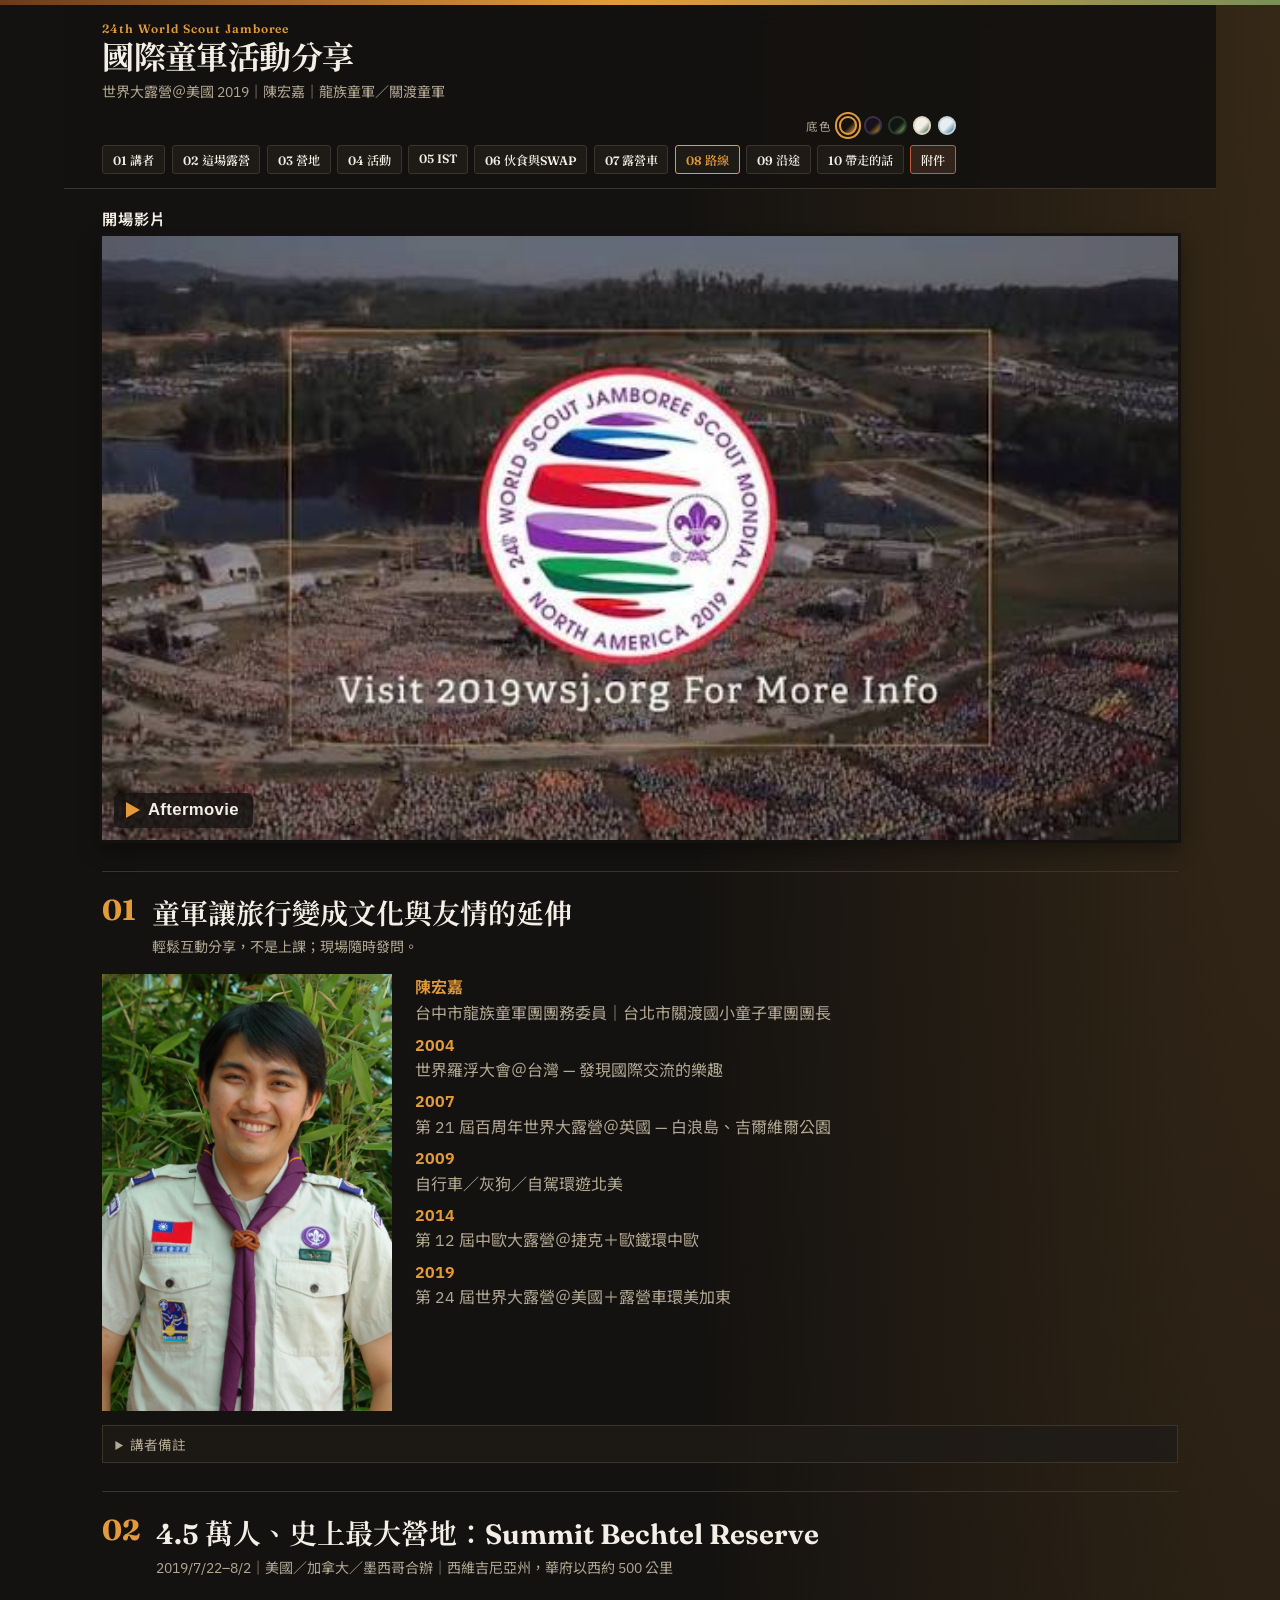
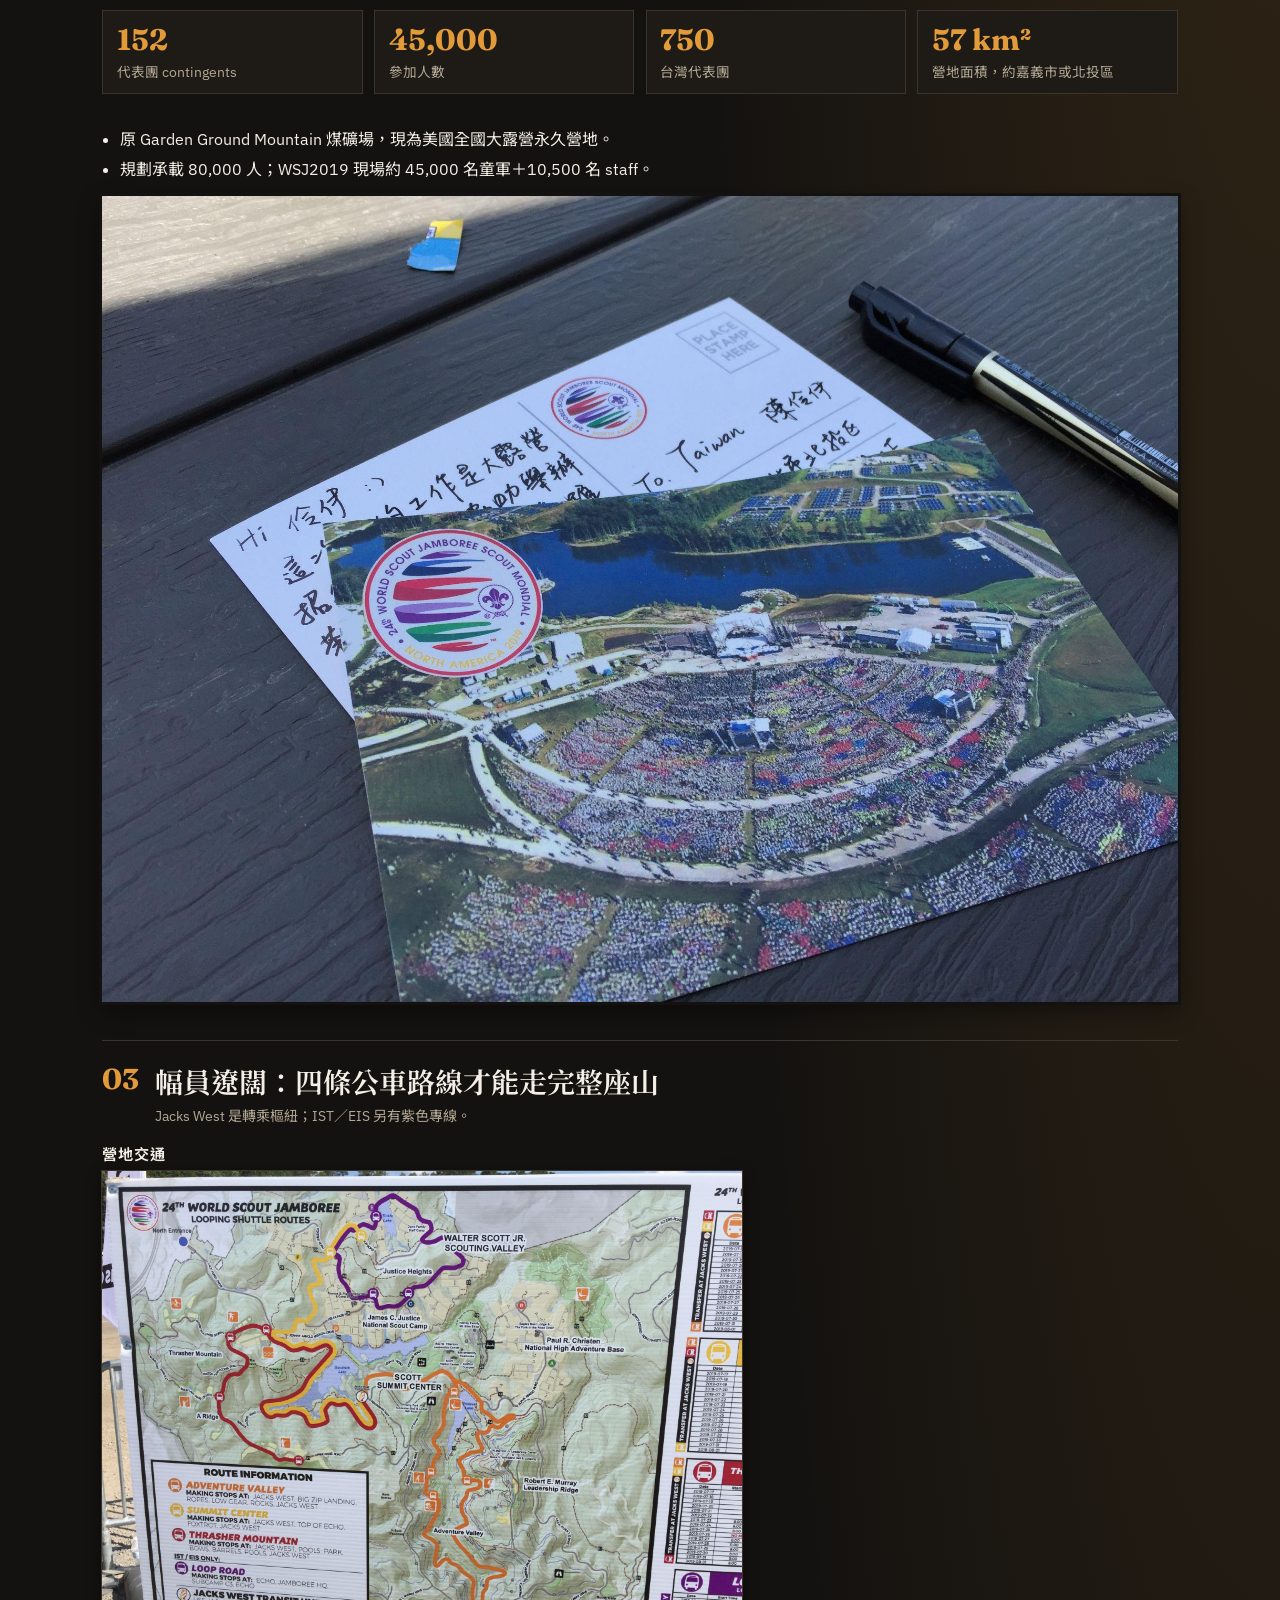
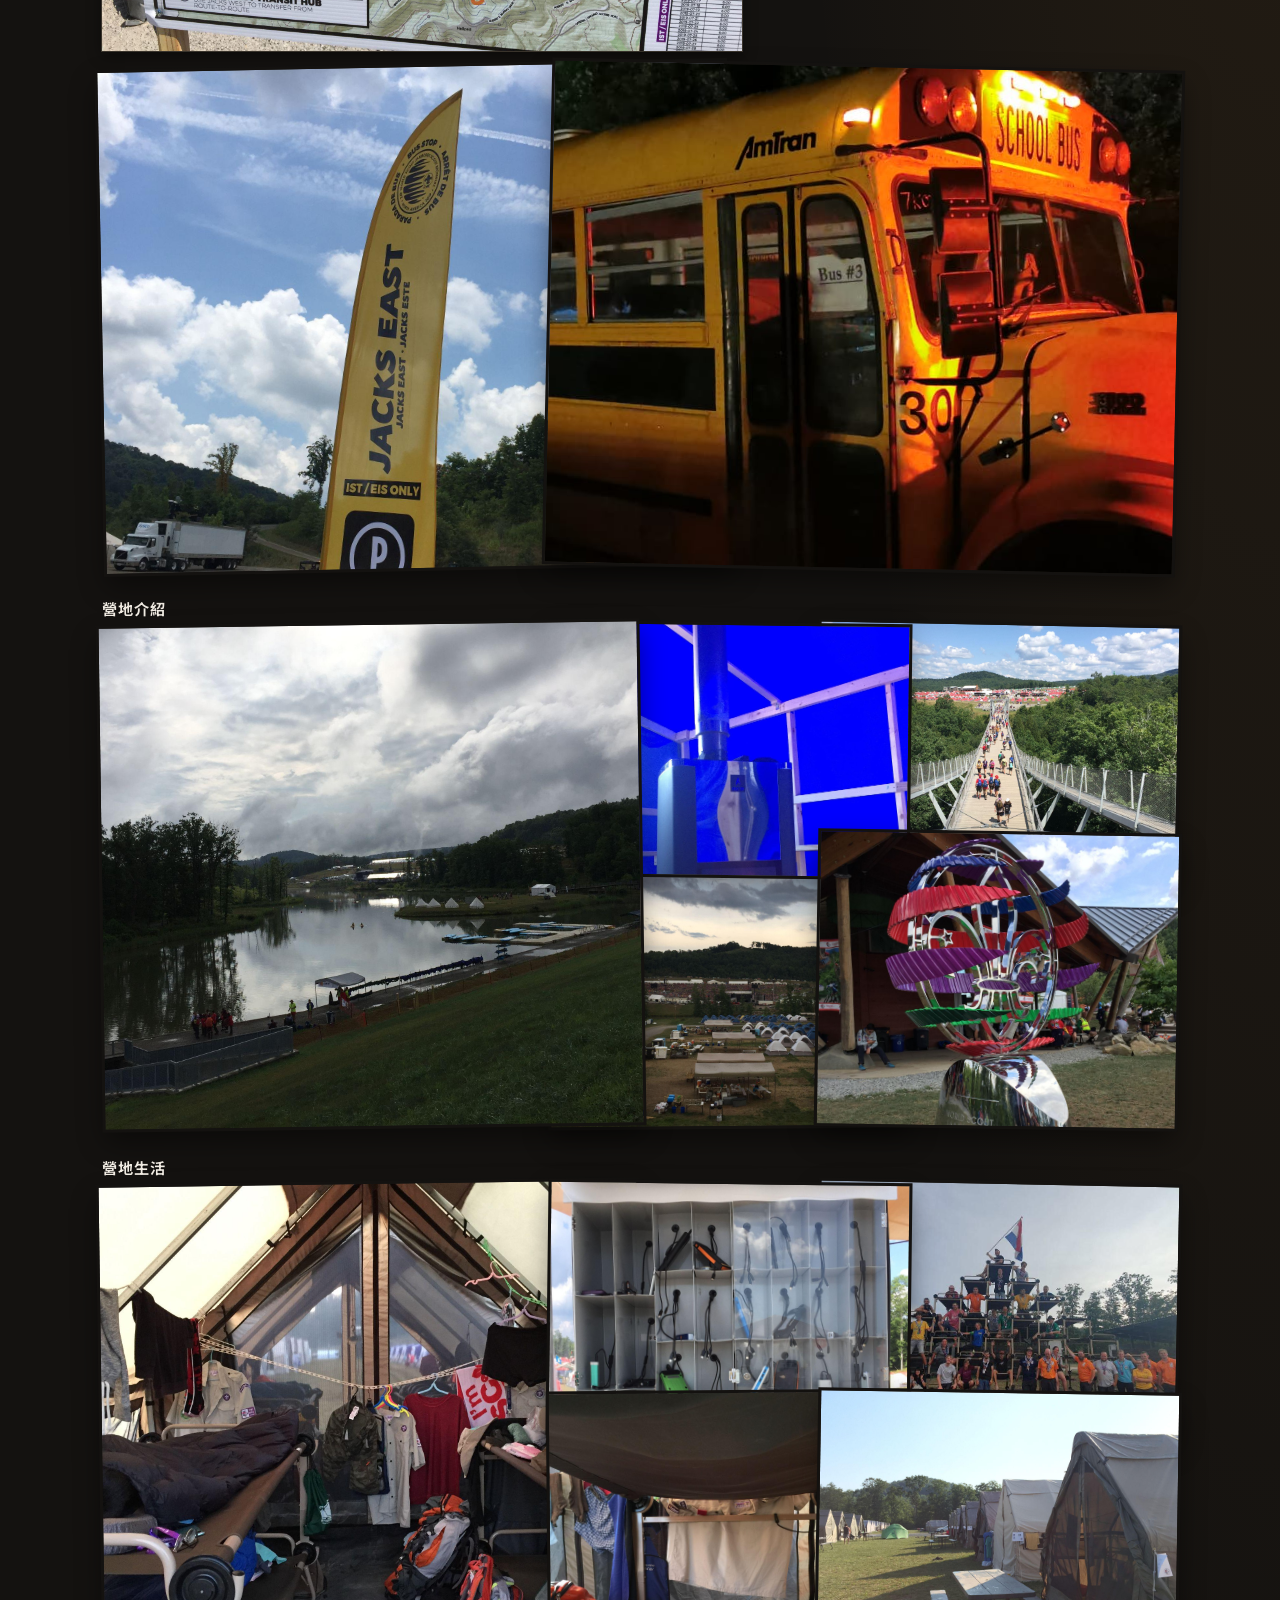
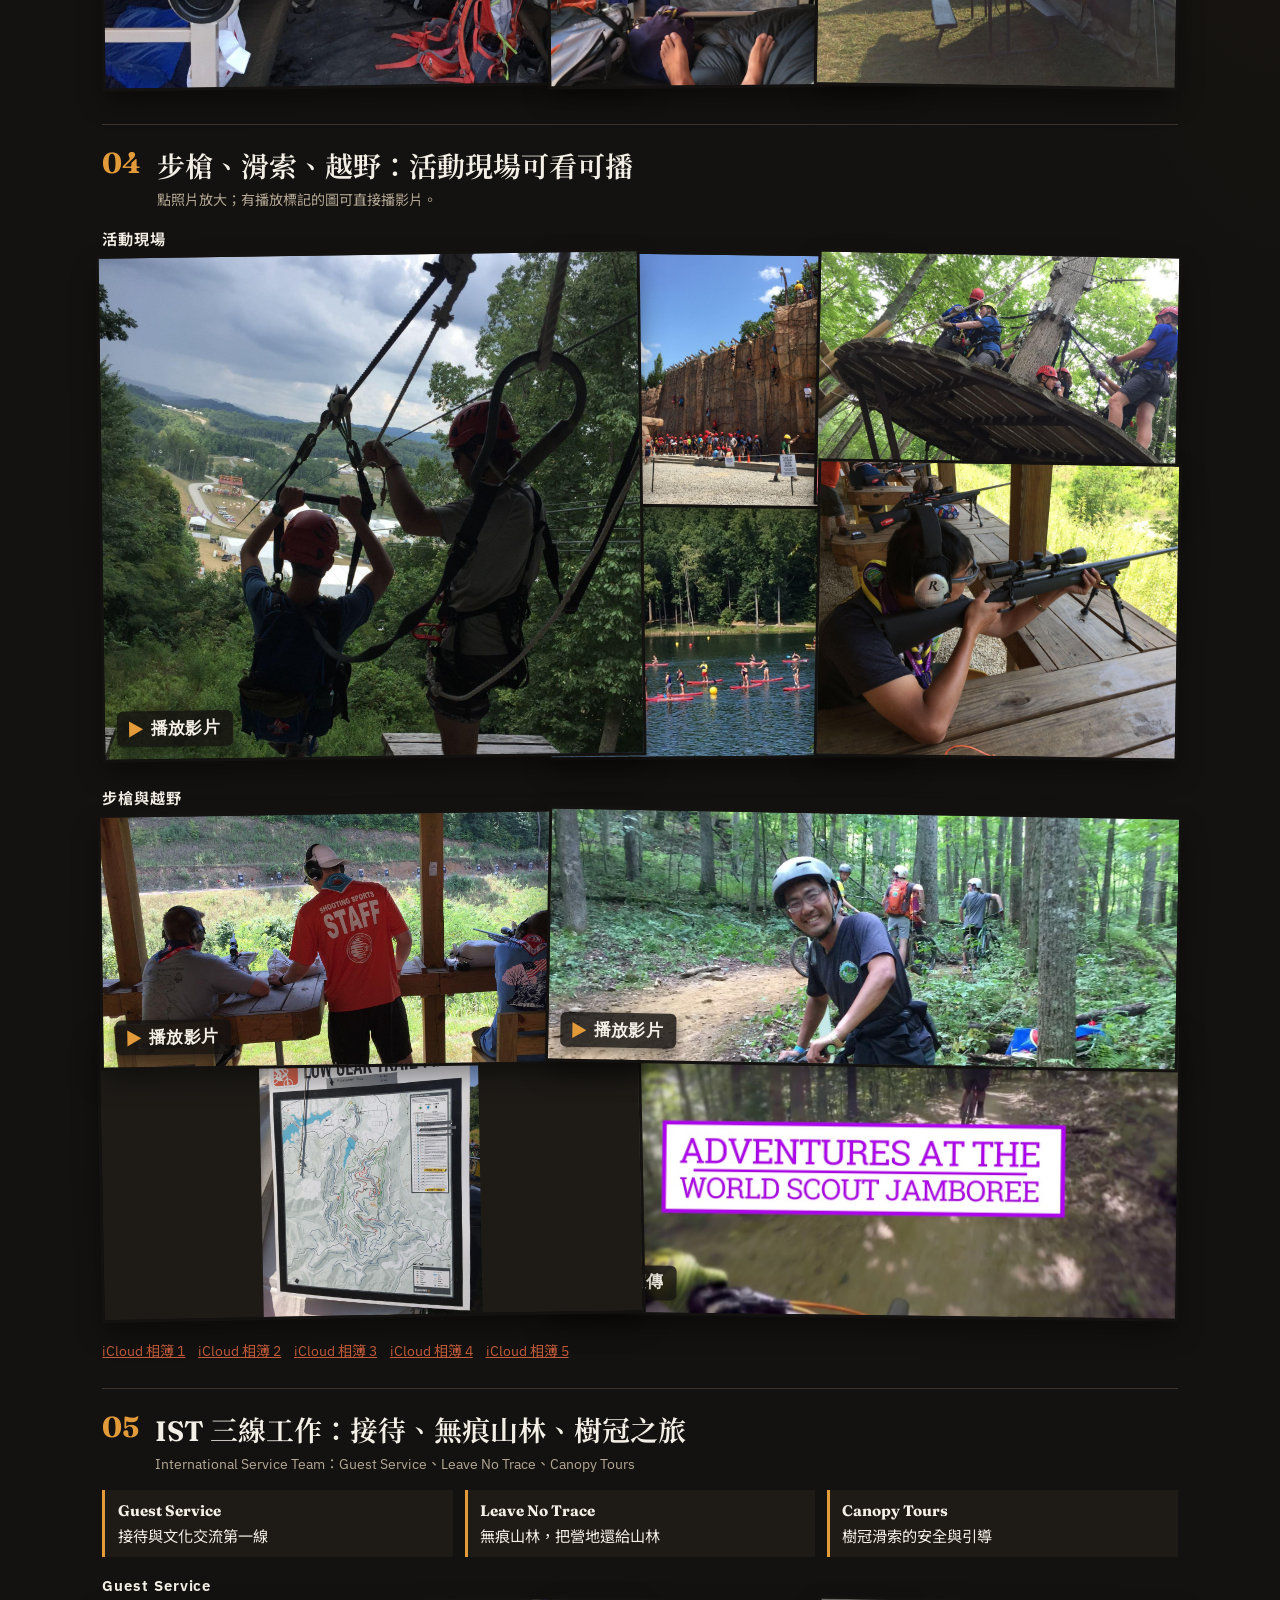
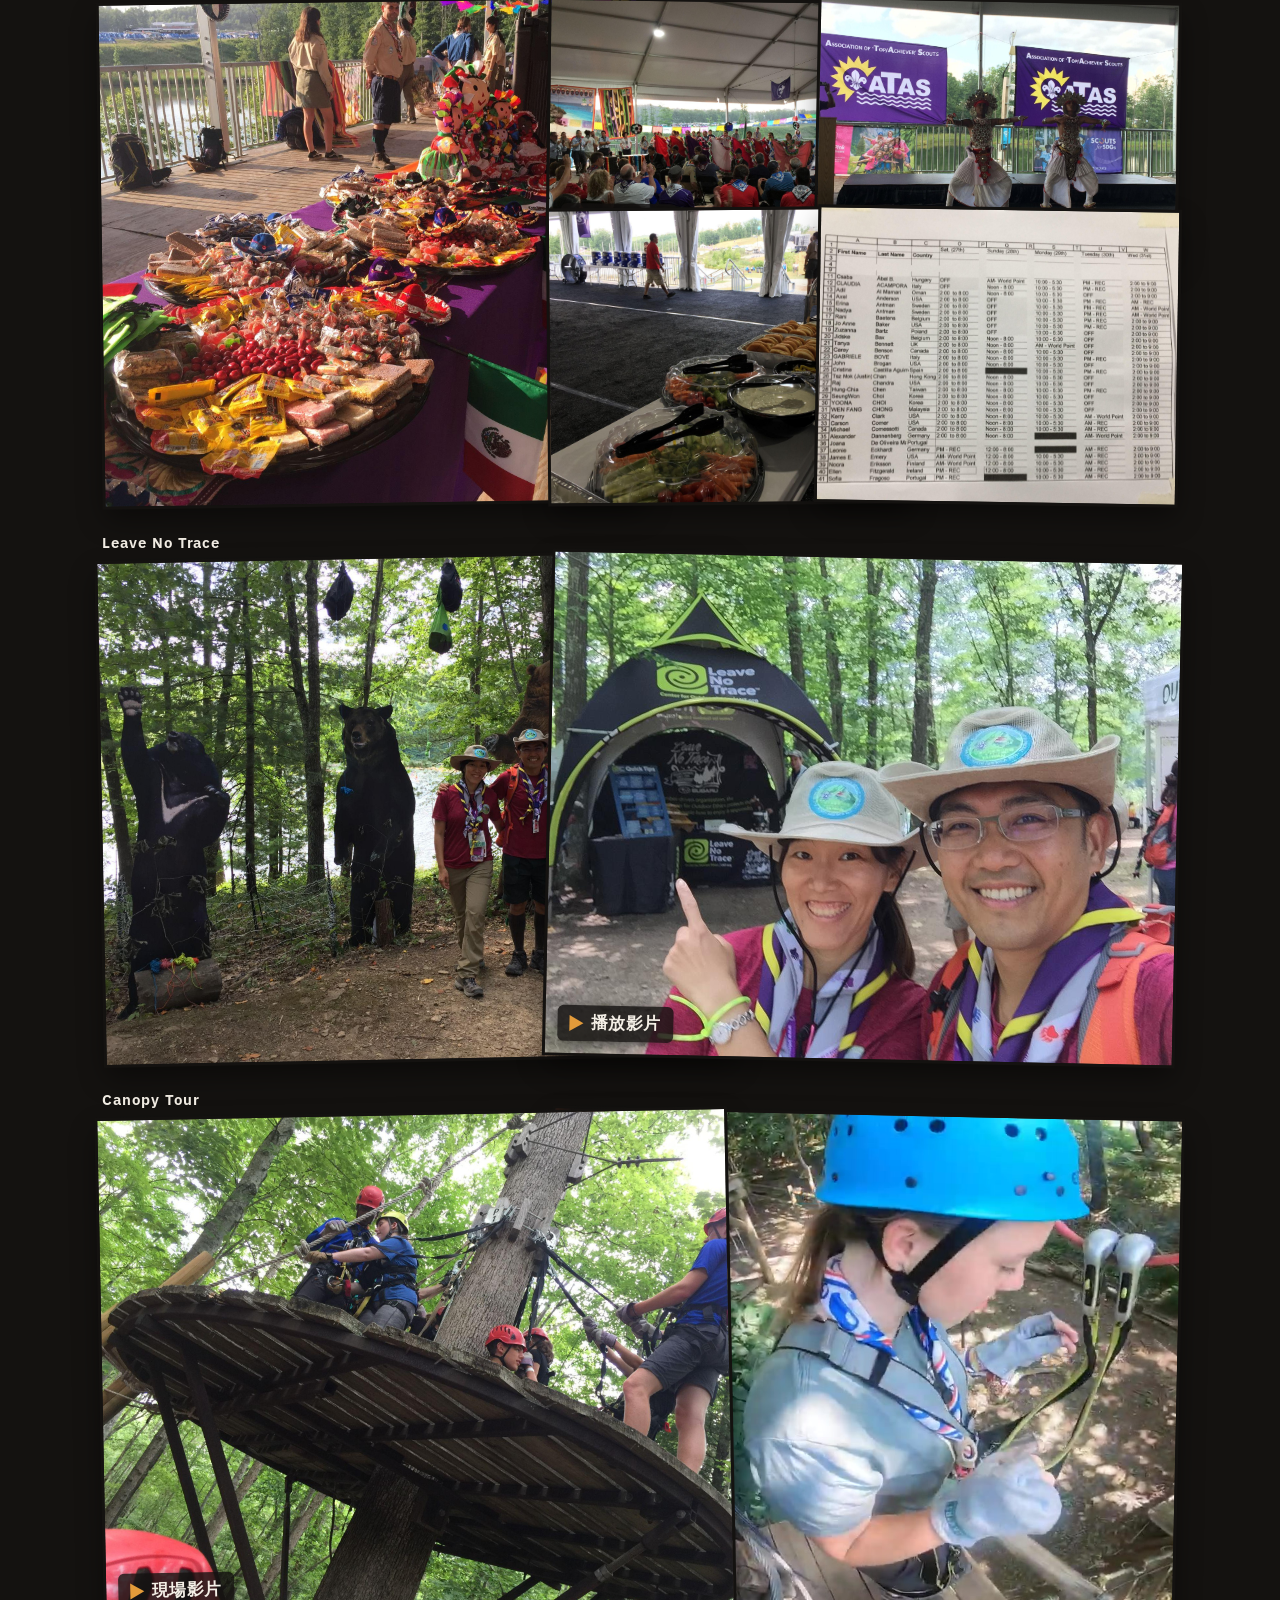
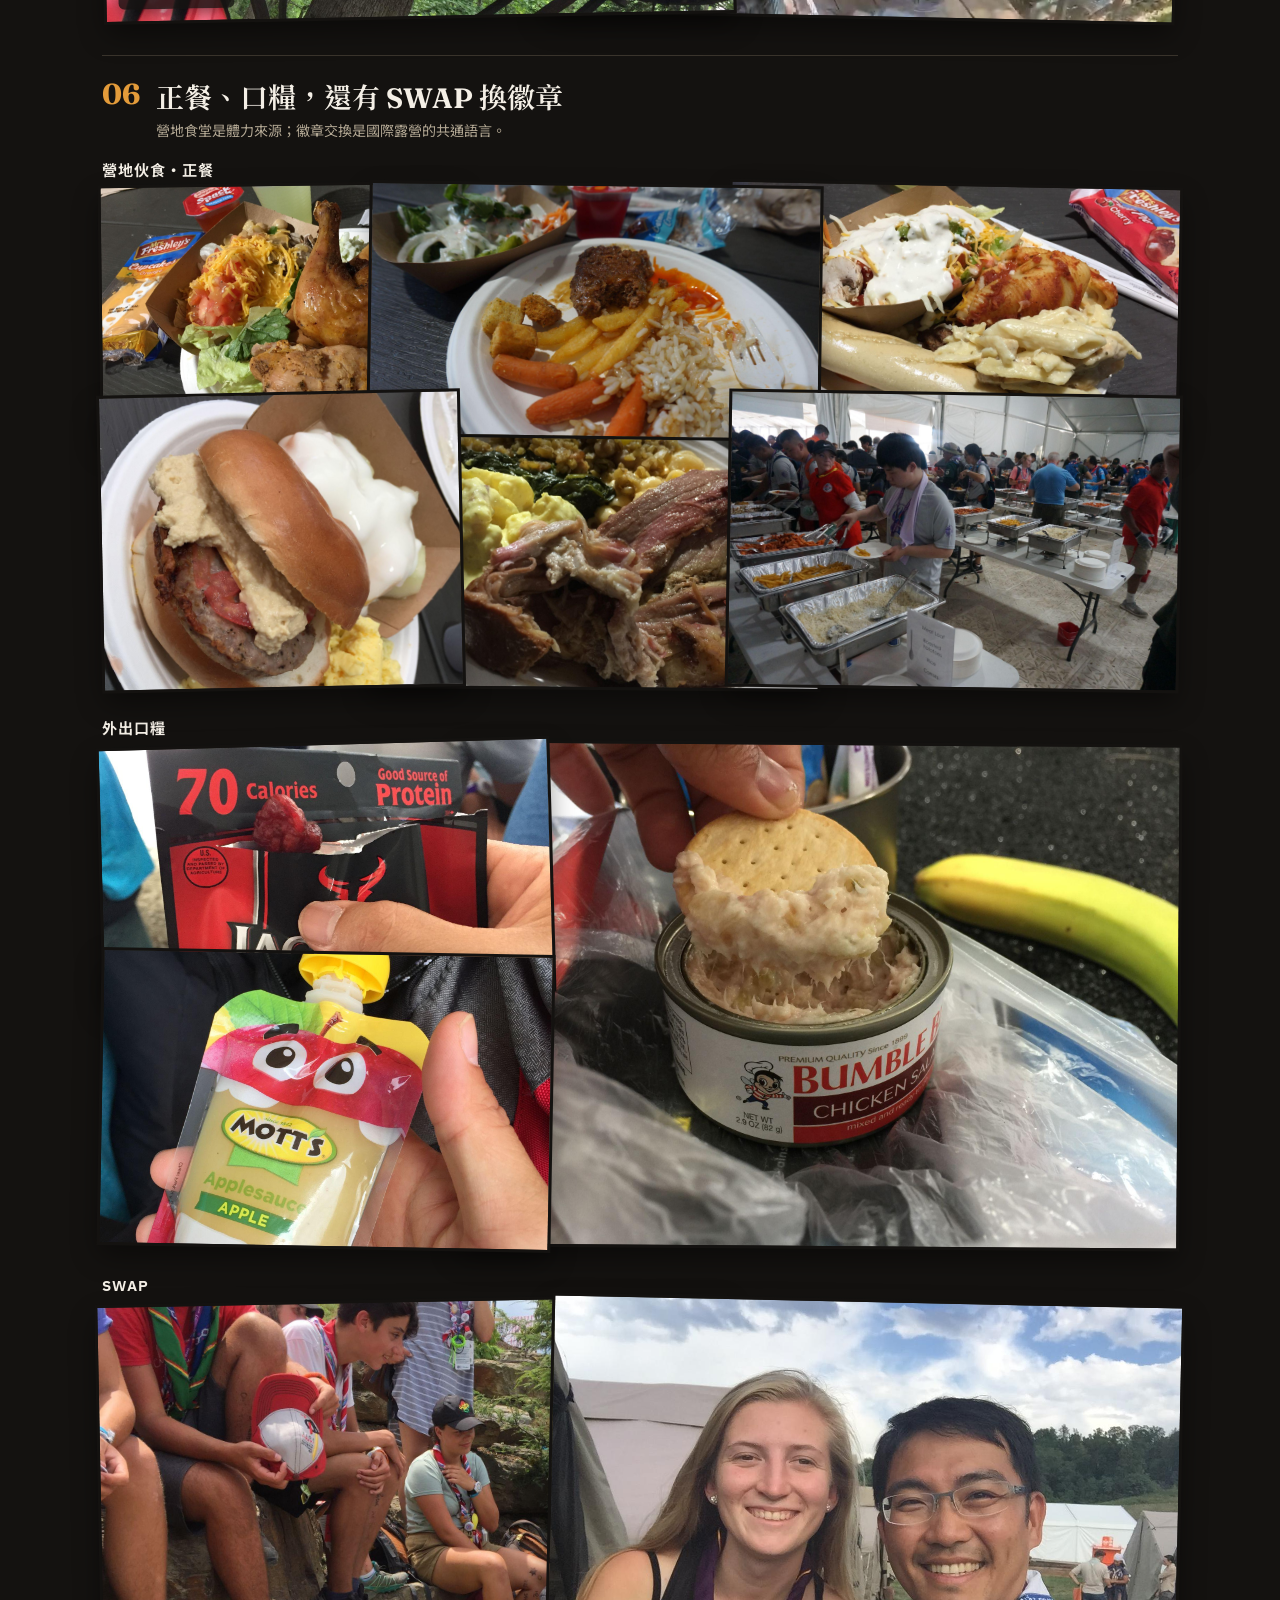
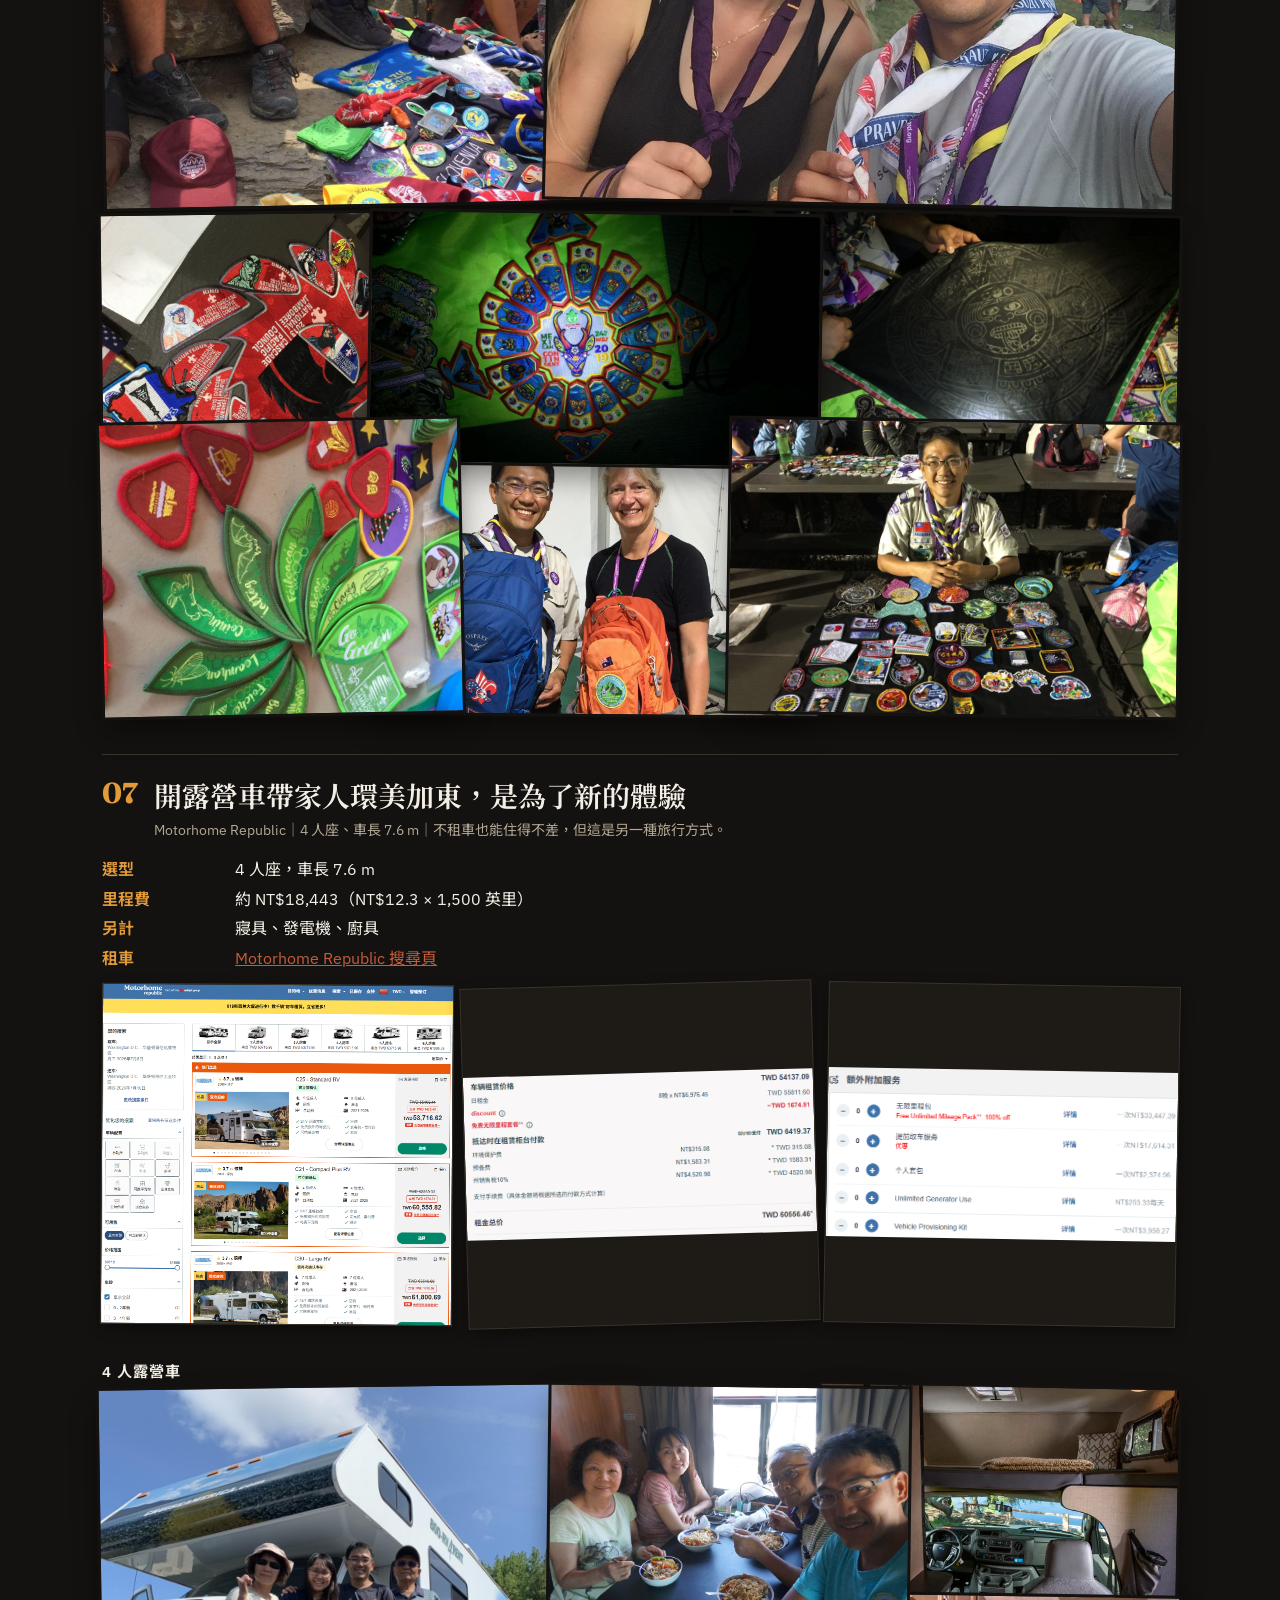
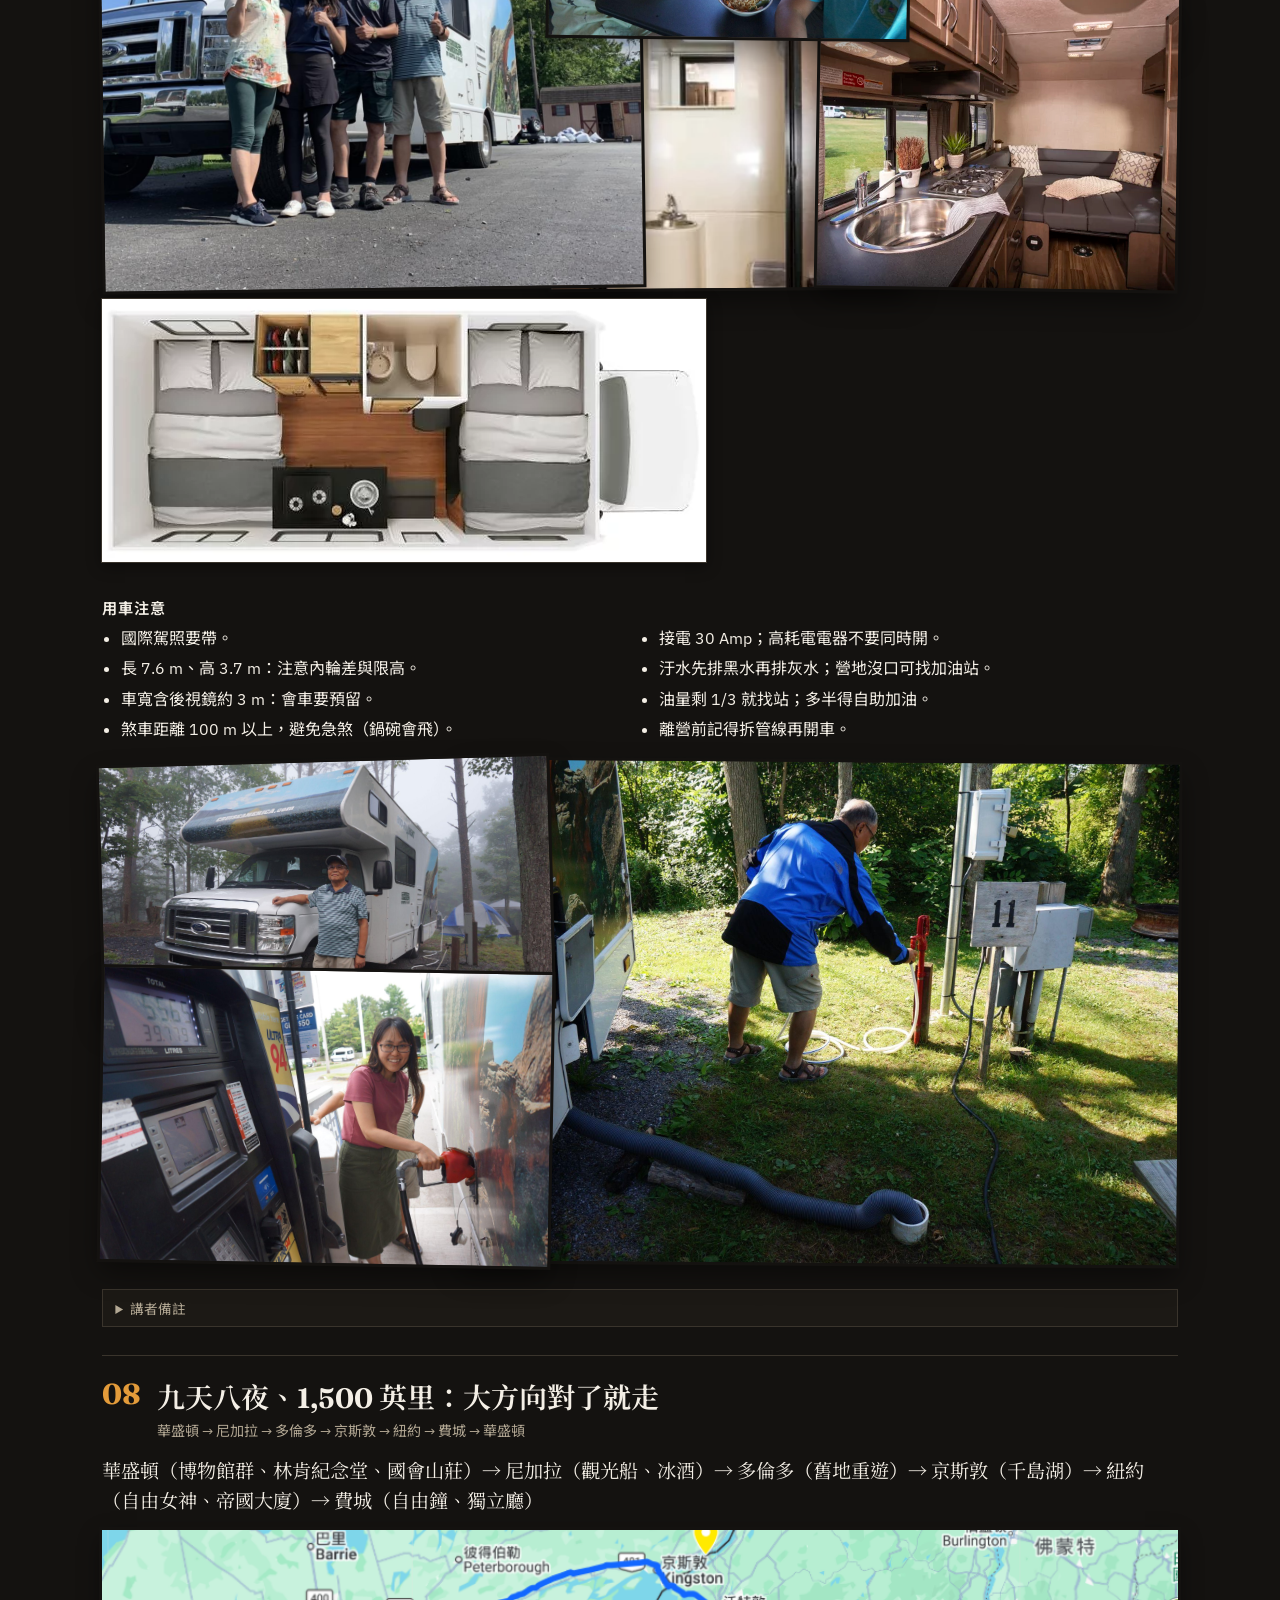
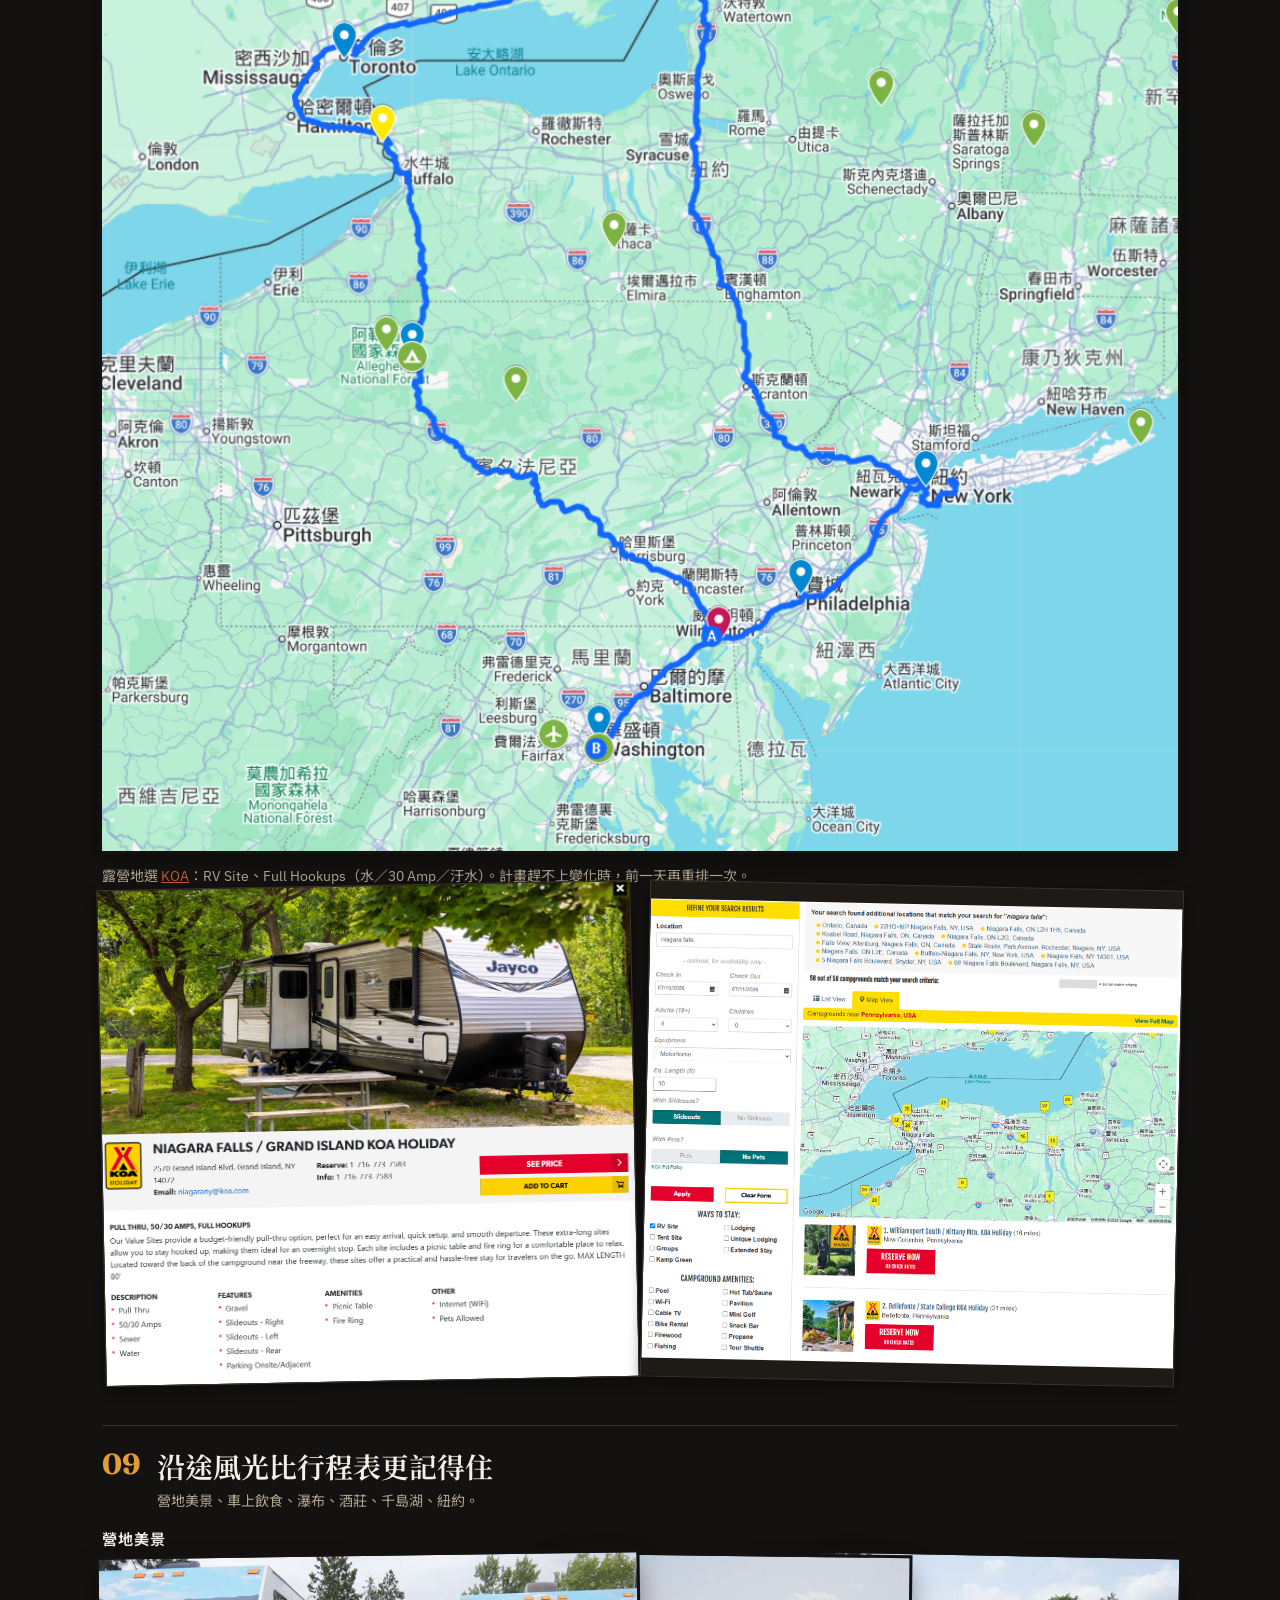
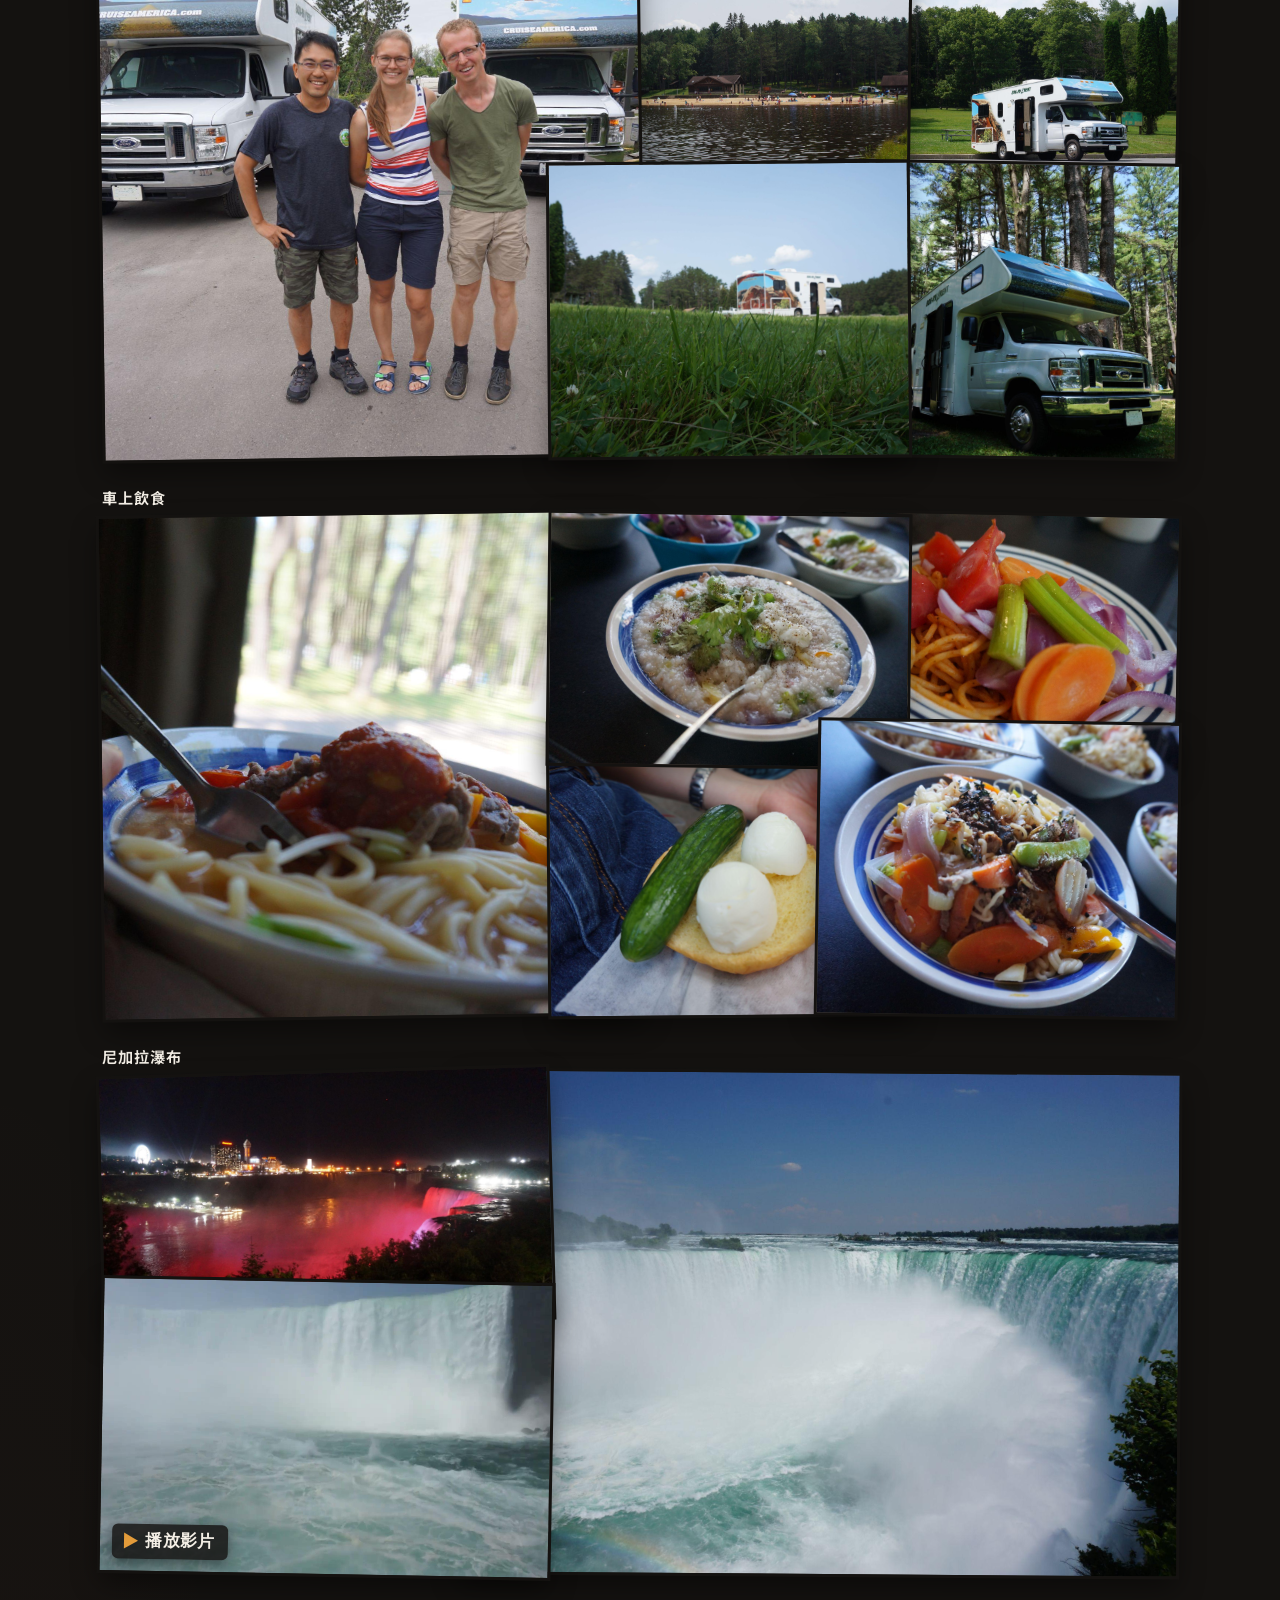
==== commit 1e7b82e0: "Refresh WSJ2019 deck videos and covers so Aftermovie, Canopy Tour, and official promo use the right " ====
--- a/decks/wsj2019/index.html
+++ b/decks/wsj2019/index.html
@@ -45,6 +45,16 @@
   </header>
 
   <main class="report">
+    <section class="opener" id="ch-opener" aria-label="開場影片">
+      <h3 class="caption">開場影片</h3>
+      <div class="gallery gallery--hero" data-gallery="opener">
+        <button type="button" class="media media--video" data-video="yt:-OHgGcTmLGY" data-full="assets/aftermovie-cover.png">
+          <img src="assets/aftermovie-cover.png" alt="WSJ 2019 Aftermovie／世界大露營開場" width="596" height="335" />
+          <span class="media__badge">Aftermovie</span>
+        </button>
+      </div>
+    </section>
+
     <section class="chapter" id="ch-host">
       <header class="chapter__head">
         <p class="chapter__num">01</p>
@@ -205,17 +215,12 @@
           <img src="assets/image27.jpg" alt="越野賽道影片" width="1536" height="2048" />
           <span class="media__badge">播放影片</span>
         </button>
-      </div>
-      <div class="gallery gallery--docs" data-gallery="play-trail">
         <button type="button" class="media media--map" data-full="assets/image29.jpg">
           <img src="assets/image29.jpg" alt="LOW GEAR TRAIL MAP 越野賽道地圖" width="1536" height="2048" />
         </button>
-      </div>
-      <h3 class="caption">Aftermovie</h3>
-      <div class="gallery gallery--hero" data-gallery="play-after">
-        <button type="button" class="media media--video" data-video="yt:-OHgGcTmLGY">
-          <img src="assets/image14.jpg" alt="WSJ2019 Aftermovie" width="320" height="180" />
-          <span class="media__badge">Aftermovie</span>
+        <button type="button" class="media media--video" data-video="yt:th7Nt7Gqkug" data-full="assets/official-promo-cover.jpg">
+          <img src="assets/official-promo-cover.jpg" alt="大會官方活動宣傳影片：Adventures at the World Scout Jamboree" width="1280" height="720" />
+          <span class="media__badge">官方宣傳</span>
         </button>
       </div>
       <ul class="ext-links">
@@ -245,8 +250,9 @@
         <button type="button" class="media media--face" data-full="assets/image31.jpg">
           <img src="assets/image31.jpg" alt="Guest Service：墨西哥文化桌，紫桌布上的糖果與小旗" width="2048" height="1536" />
         </button>
-        <button type="button" class="media media--face" data-full="assets/image32.jpg">
-          <img src="assets/image32.jpg" alt="Guest Service 現場" width="2048" height="1536" />
+        <button type="button" class="media media--video media--face" data-video="url:https://share.icloud.com/photos/09bxJb3LDRXG_6GjleTa-T24A" data-full="assets/image32.jpg">
+          <img src="assets/image32.jpg" alt="Guest Service：帳棚內墨西哥民俗表演" width="2048" height="1536" />
+          <span class="media__badge">播放影片</span>
         </button>
         <button type="button" class="media media--face" data-full="assets/image30.jpg">
           <img src="assets/image30.jpg" alt="接待區交流" width="2048" height="1536" />
@@ -270,13 +276,13 @@
       </div>
       <h3 class="caption">Canopy Tour</h3>
       <div class="gallery" data-gallery="ist-canopy">
-        <button type="button" class="media media--video media--face" data-video="yt:rvOlYJiS5m8" data-full="assets/image24.jpg">
-          <img src="assets/image24.jpg" alt="樹冠之旅 YouTube 影片" width="2048" height="1536" />
+        <button type="button" class="media media--video media--face" data-video="drive:1yPzZmkrFee9i0MS9iYYGGapGWHtmRNG_" data-full="assets/image24.jpg">
+          <img src="assets/image24.jpg" alt="樹冠之旅現場影片" width="2048" height="1536" />
+          <span class="media__badge">現場影片</span>
+        </button>
+        <button type="button" class="media media--video" data-video="yt:iGX7tur2b50" data-start="775" data-full="assets/canopy-youtube-cover.jpg">
+          <img src="assets/canopy-youtube-cover.jpg" alt="樹冠之旅 YouTube 影片" width="1280" height="720" />
           <span class="media__badge">YouTube</span>
-        </button>
-        <button type="button" class="media media--video" data-video="drive:1yPzZmkrFee9i0MS9iYYGGapGWHtmRNG_" data-full="assets/image23.jpg">
-          <img src="assets/image23.jpg" alt="樹冠之旅現場影片" width="320" height="180" />
-          <span class="media__badge">現場影片</span>
         </button>
       </div>
     </section>
@@ -614,11 +620,14 @@
       </header>
       <ul class="link-list">
         <li><a href="https://en.wikipedia.org/wiki/Summit_Bechtel_Reserve" target="_blank" rel="noopener">Wiki：Summit Bechtel Reserve</a></li>
+        <li><a href="https://www.youtube.com/@24thWorldScoutJamboree" target="_blank" rel="noopener">WSJ2019 官方 YouTube</a></li>
         <li><a href="https://www.youtube.com/@TheSummitBechtelReserve" target="_blank" rel="noopener">YouTube：Summit Bechtel Reserve</a></li>
         <li><a href="https://www.youtube.com/watch?v=-OHgGcTmLGY" target="_blank" rel="noopener">WSJ2019 Aftermovie</a></li>
         <li><a href="https://www.youtube.com/watch?v=Pn_8mxS8LII" target="_blank" rel="noopener">高空滑索影片</a></li>
         <li><a href="https://www.youtube.com/watch?v=EphOVpty6Uo" target="_blank" rel="noopener">越野賽道影片</a></li>
-        <li><a href="https://www.youtube.com/watch?v=rvOlYJiS5m8" target="_blank" rel="noopener">Canopy Tour 影片</a></li>
+        <li><a href="https://www.youtube.com/watch?v=th7Nt7Gqkug" target="_blank" rel="noopener">大會官方活動宣傳影片</a></li>
+        <li><a href="https://www.youtube.com/watch?v=iGX7tur2b50&t=775s" target="_blank" rel="noopener">Canopy Tour 影片</a></li>
+        <li><a href="https://share.icloud.com/photos/09bxJb3LDRXG_6GjleTa-T24A" target="_blank" rel="noopener">Guest Service：帳棚民俗表演影片（iCloud）</a></li>
       </ul>
     </section>
   </main>
--- a/decks/wsj2019/styles.css
+++ b/decks/wsj2019/styles.css
@@ -254,6 +254,15 @@
   max-width: var(--max);
   margin: 0 auto;
   padding: 0 var(--page-pad) 2.5rem;
+}
+
+.opener {
+  padding: 1.15rem 0 1.35rem;
+  border-bottom: 1px solid var(--line);
+}
+
+.opener > .caption {
+  margin-top: 0;
 }
 
 .chapter {
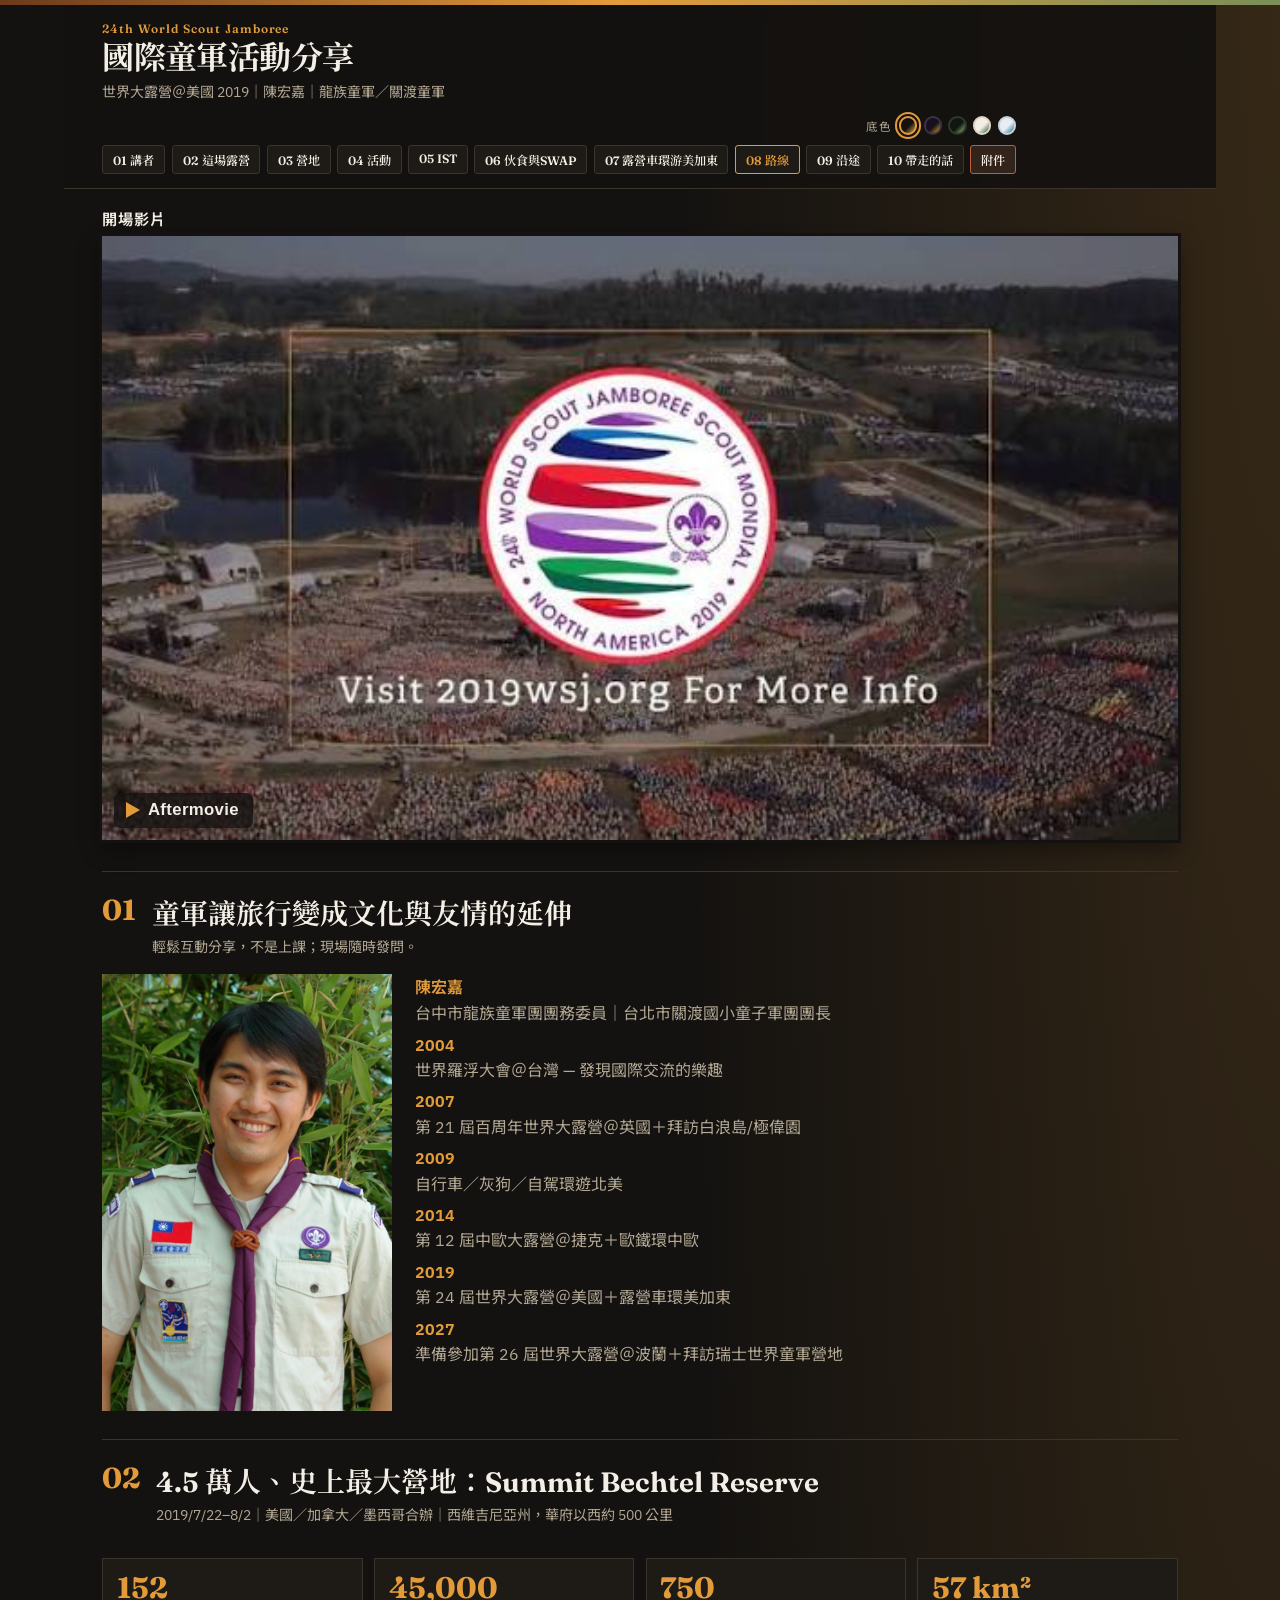
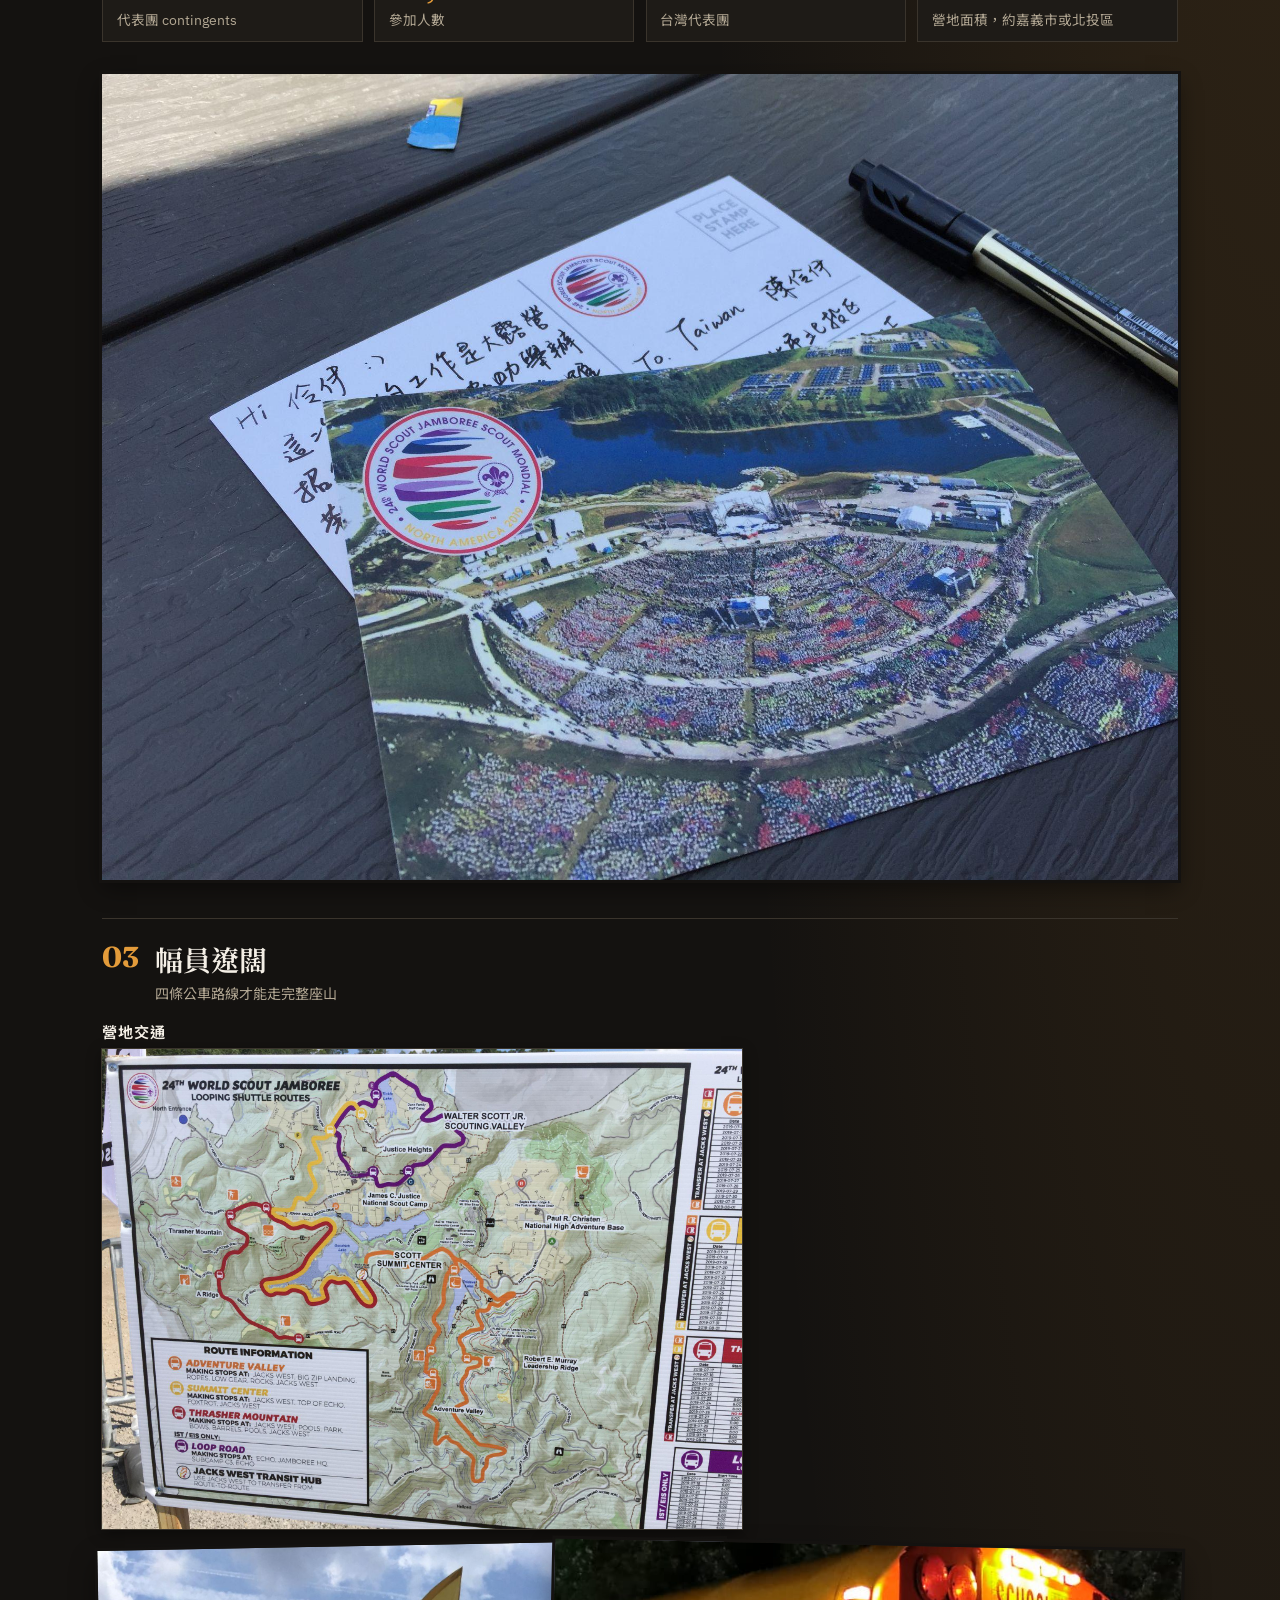
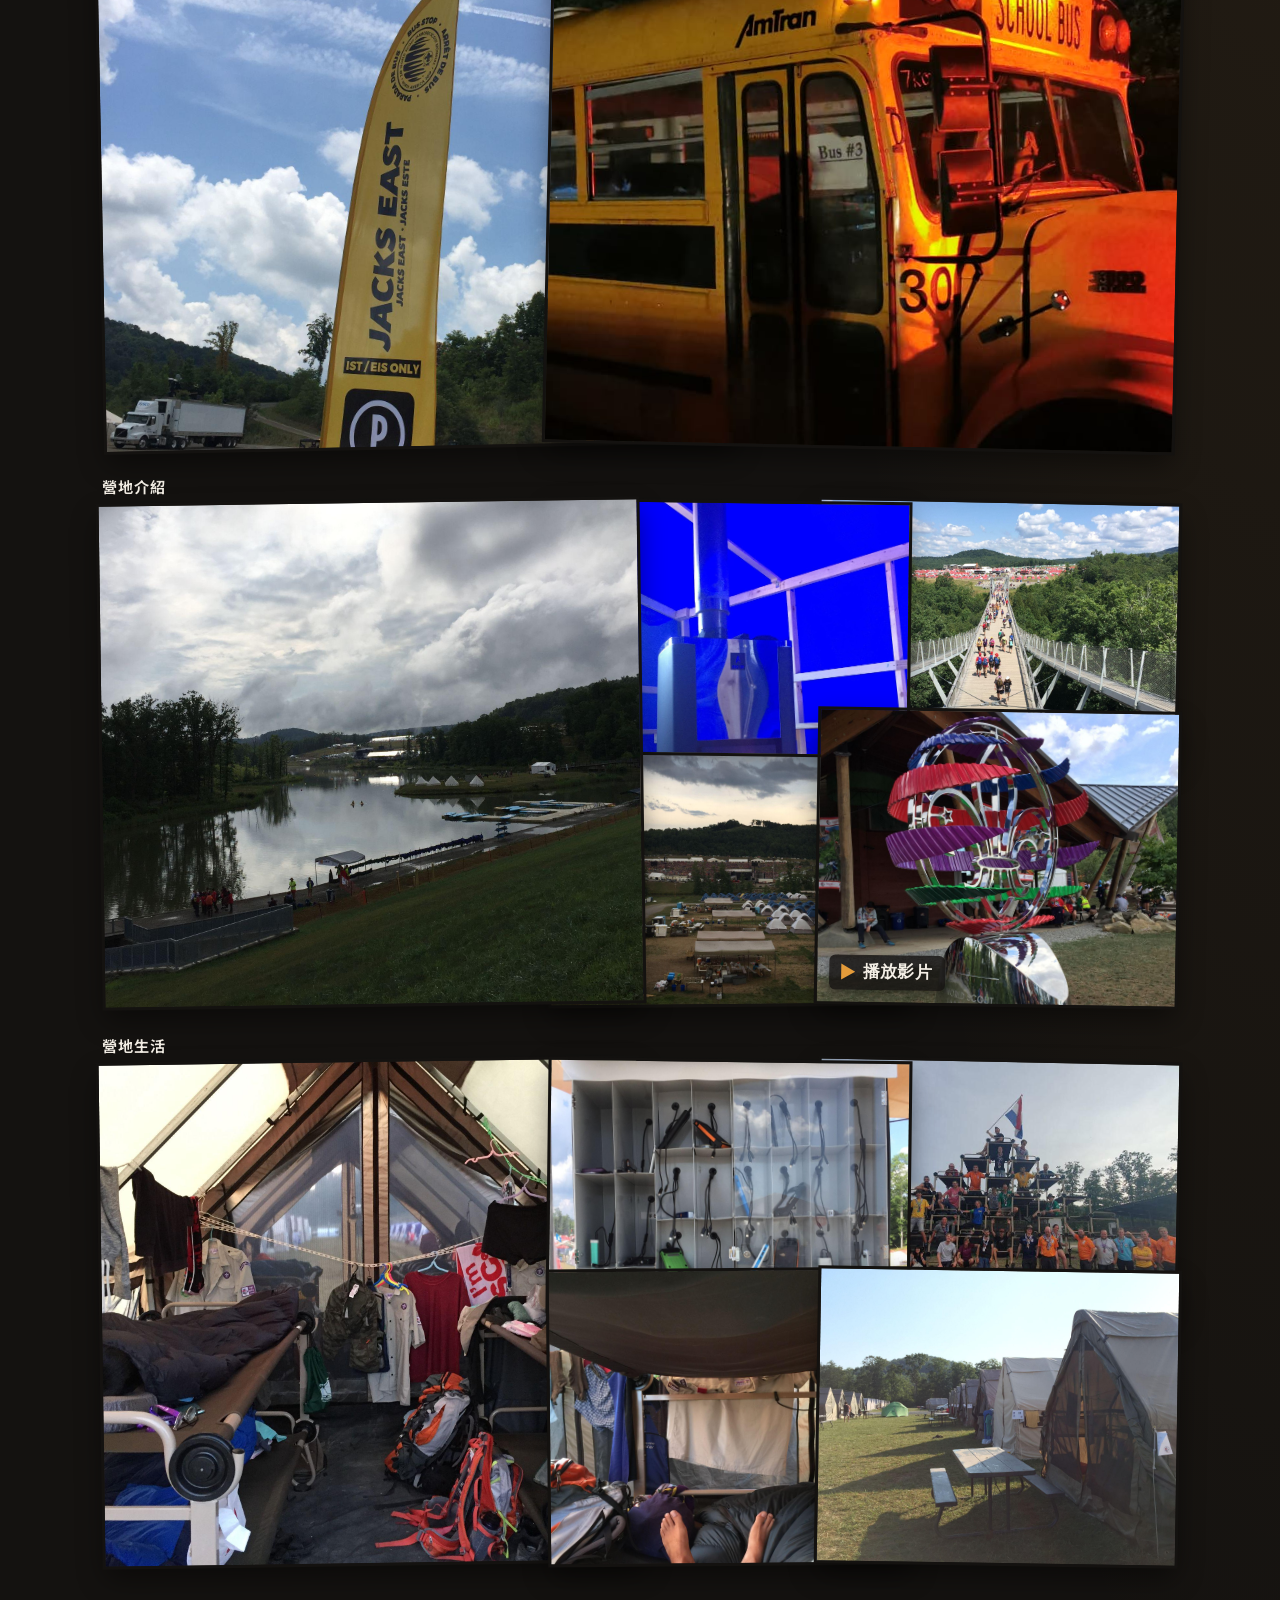
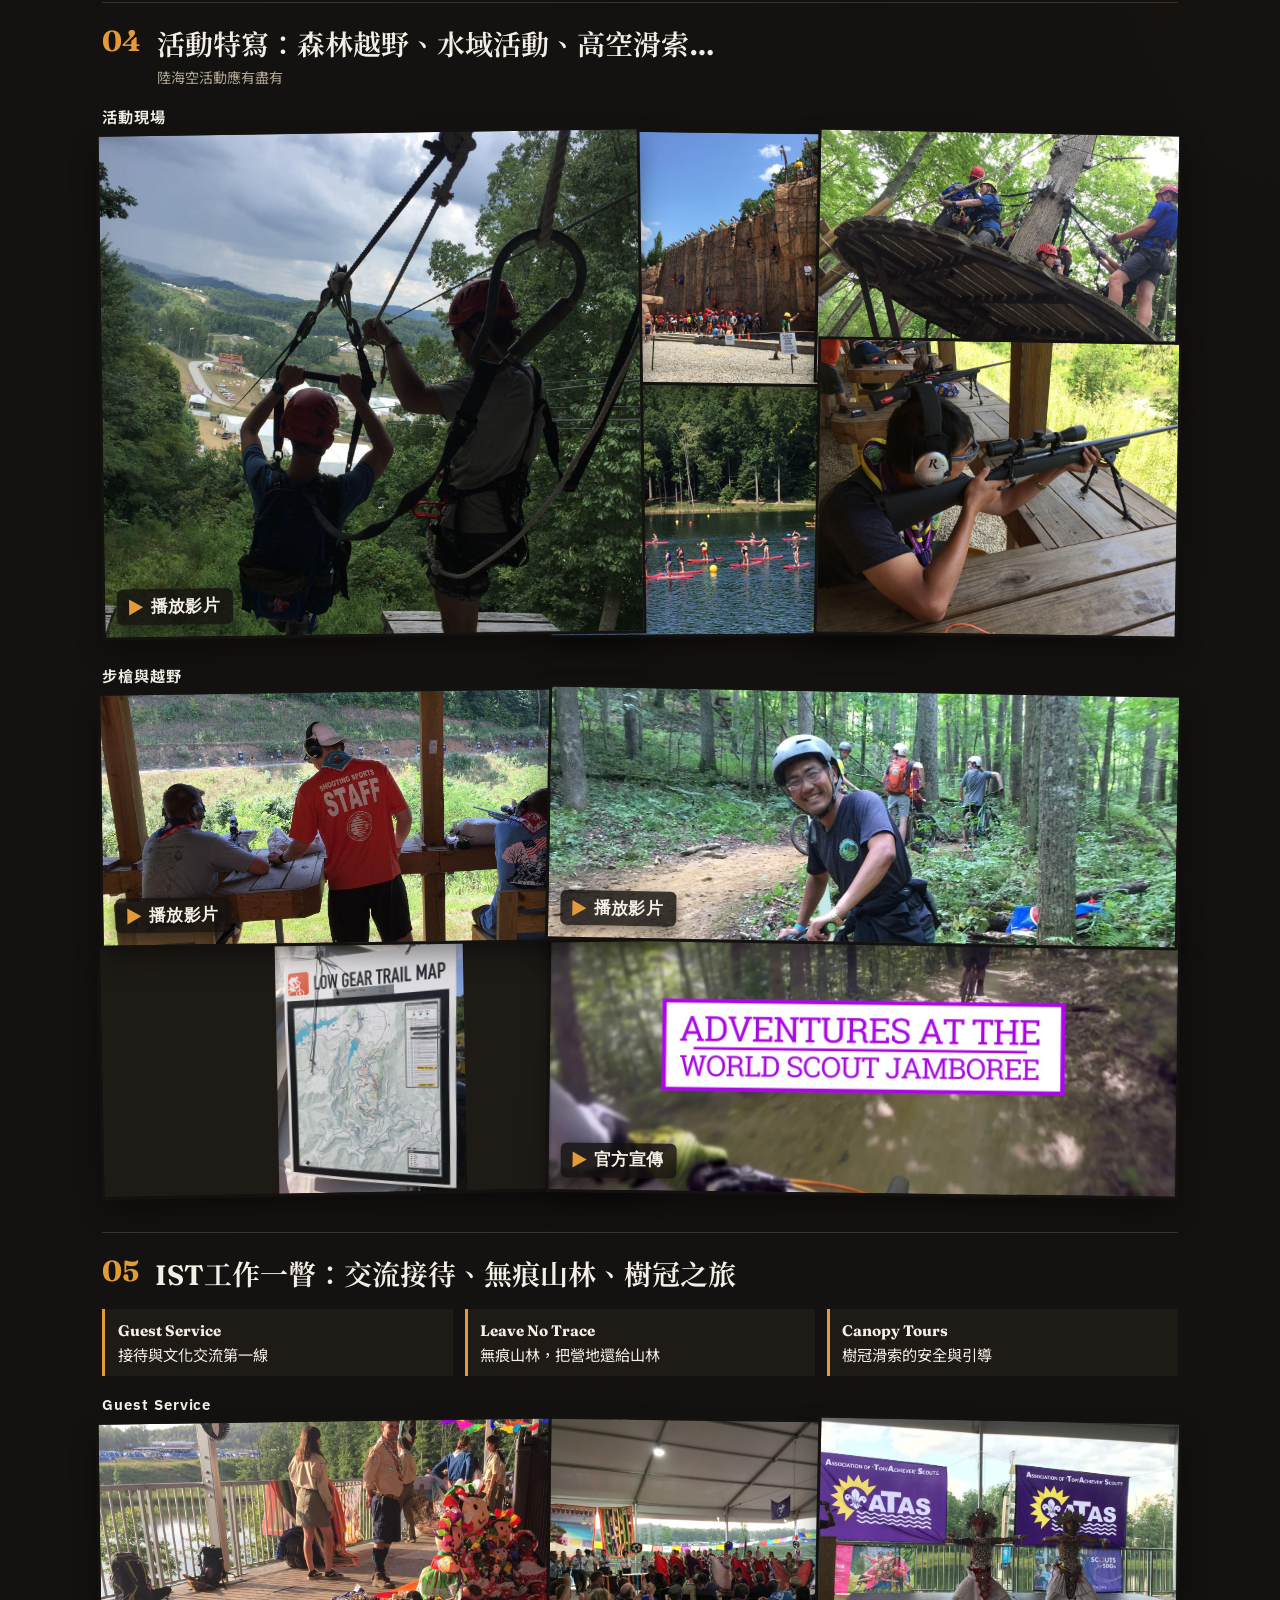
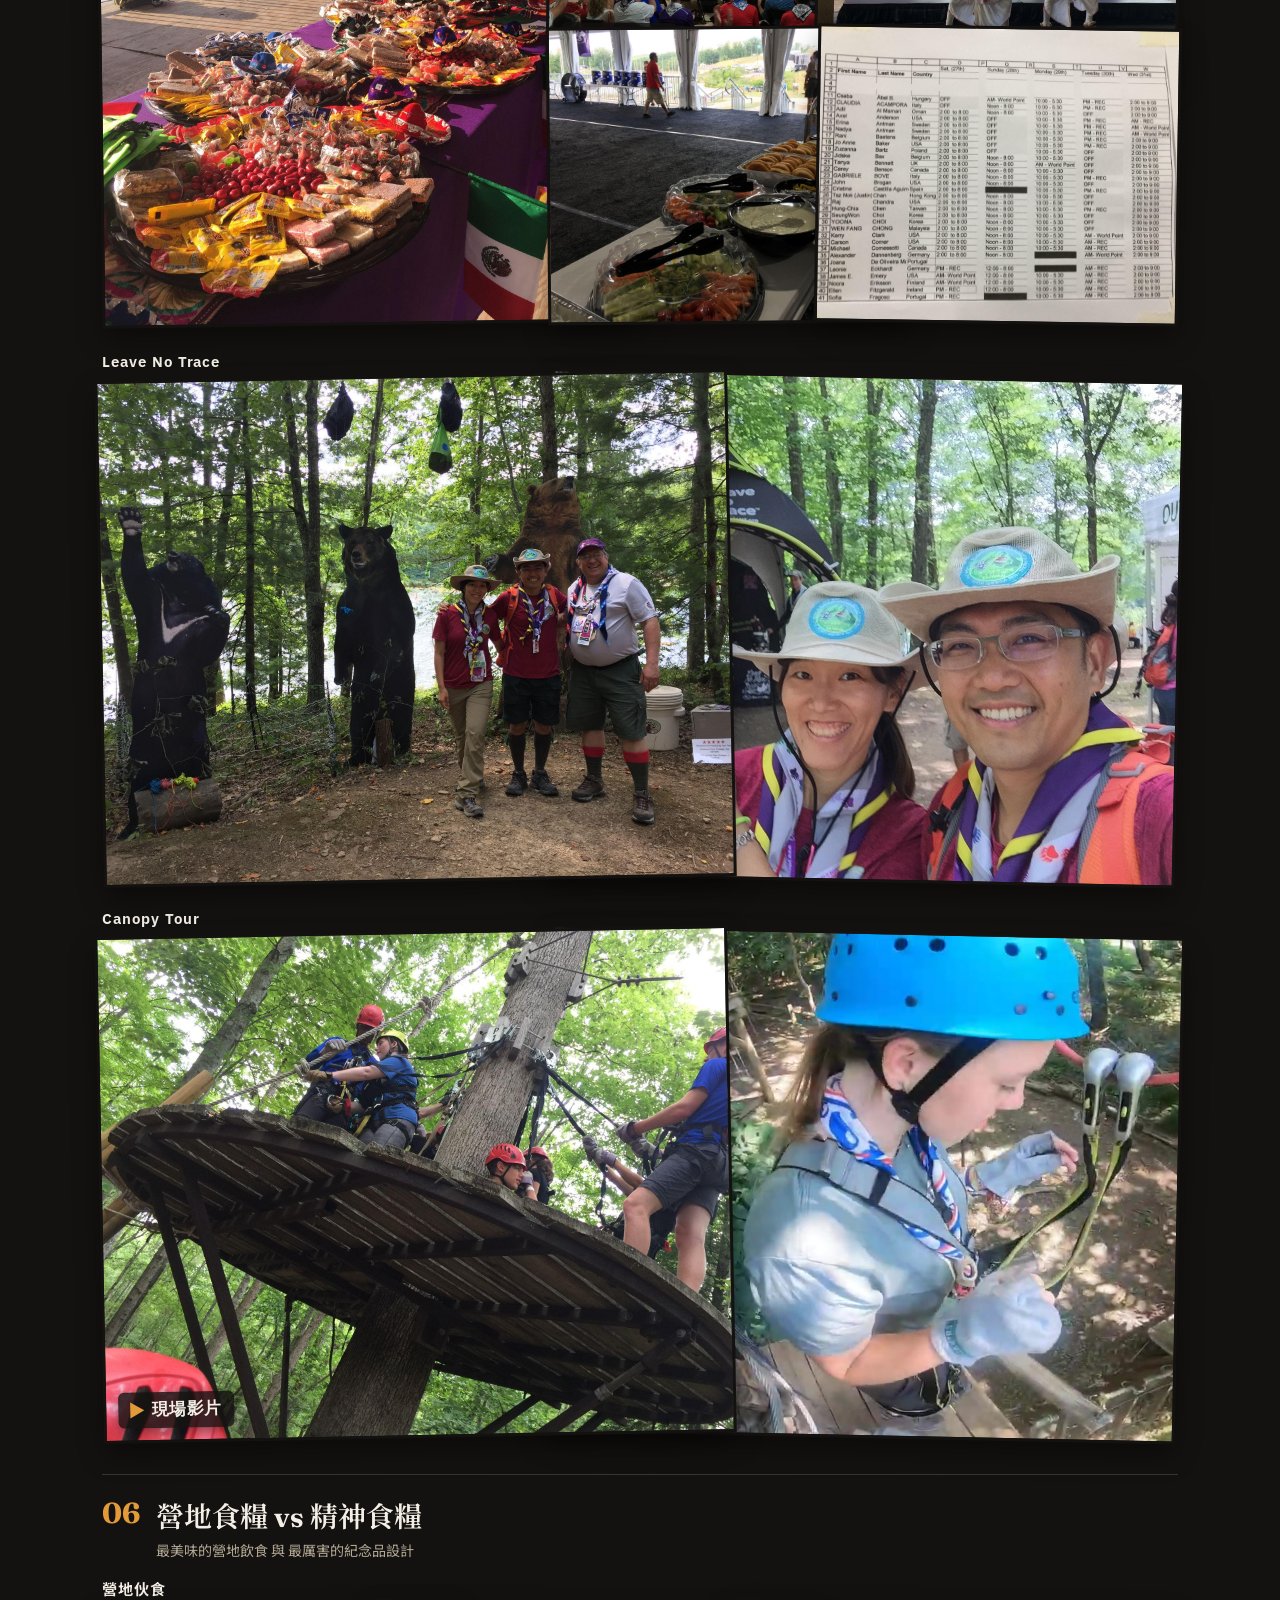
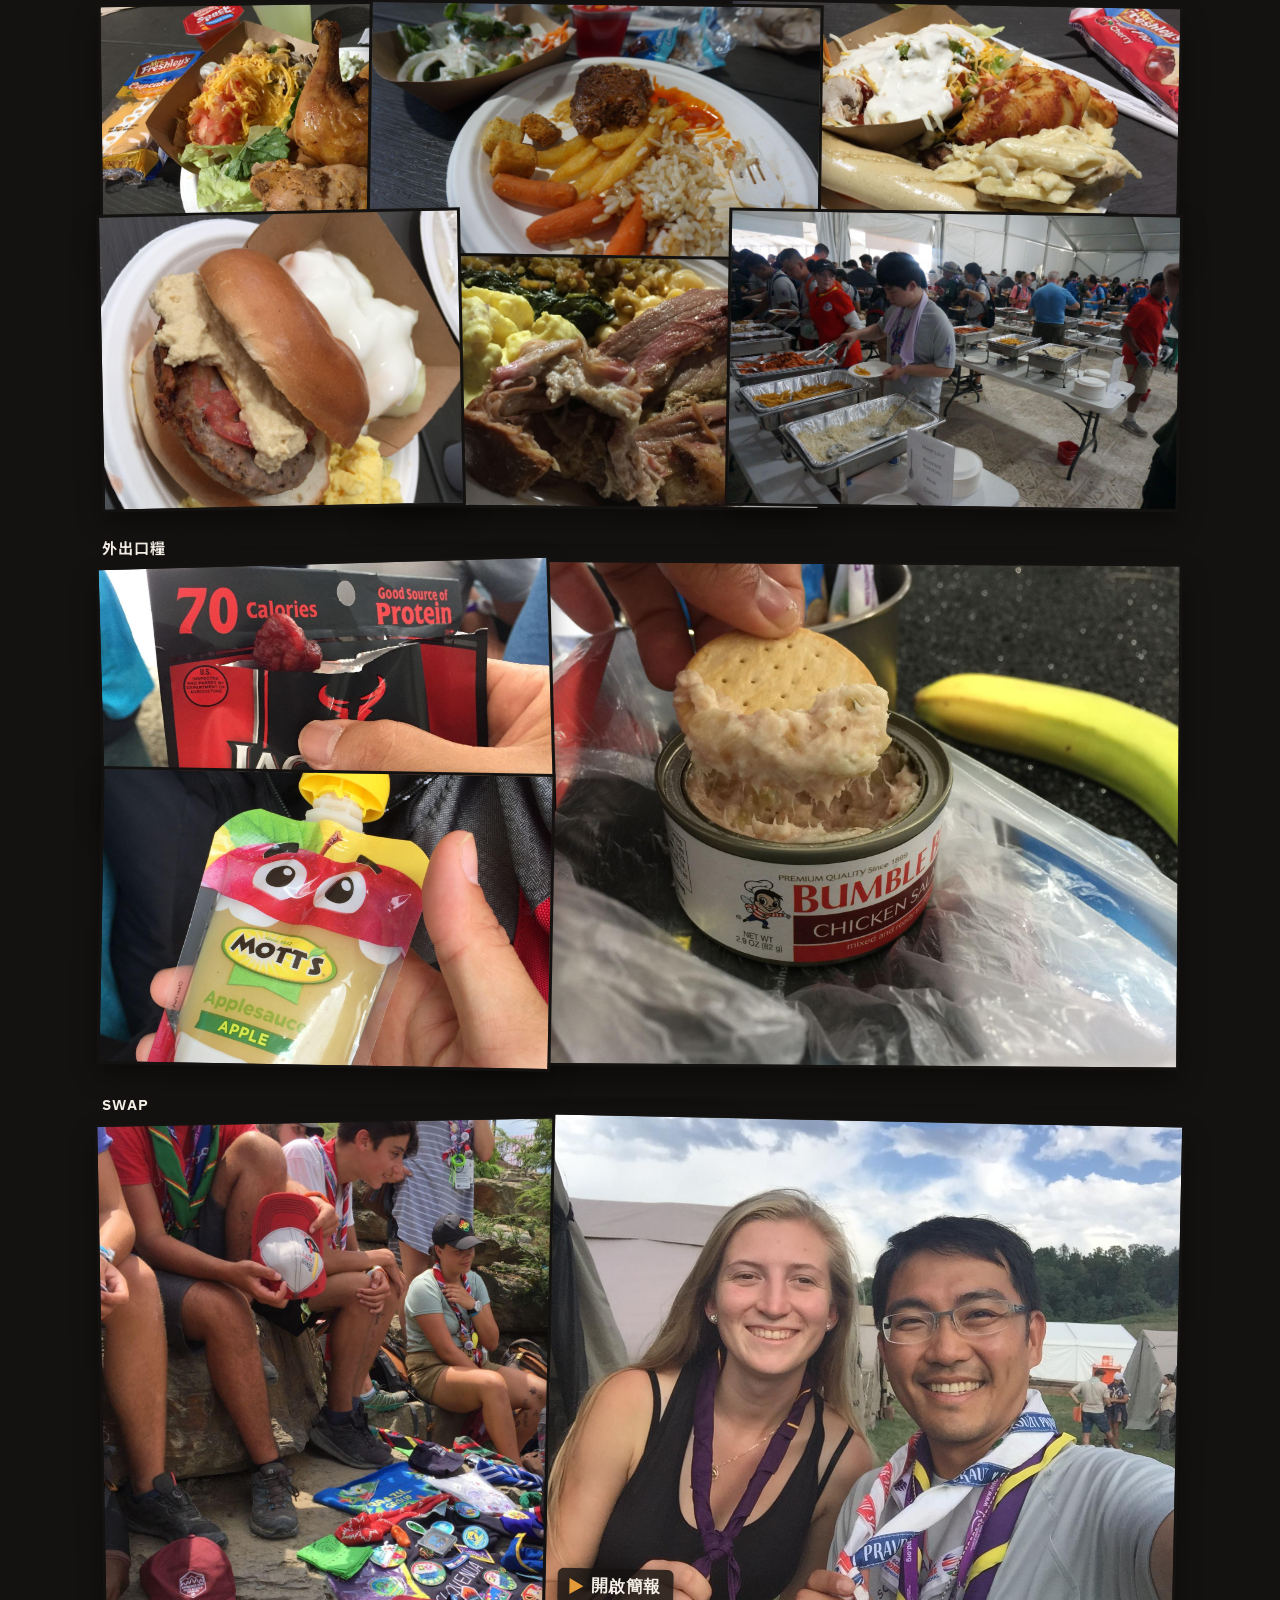
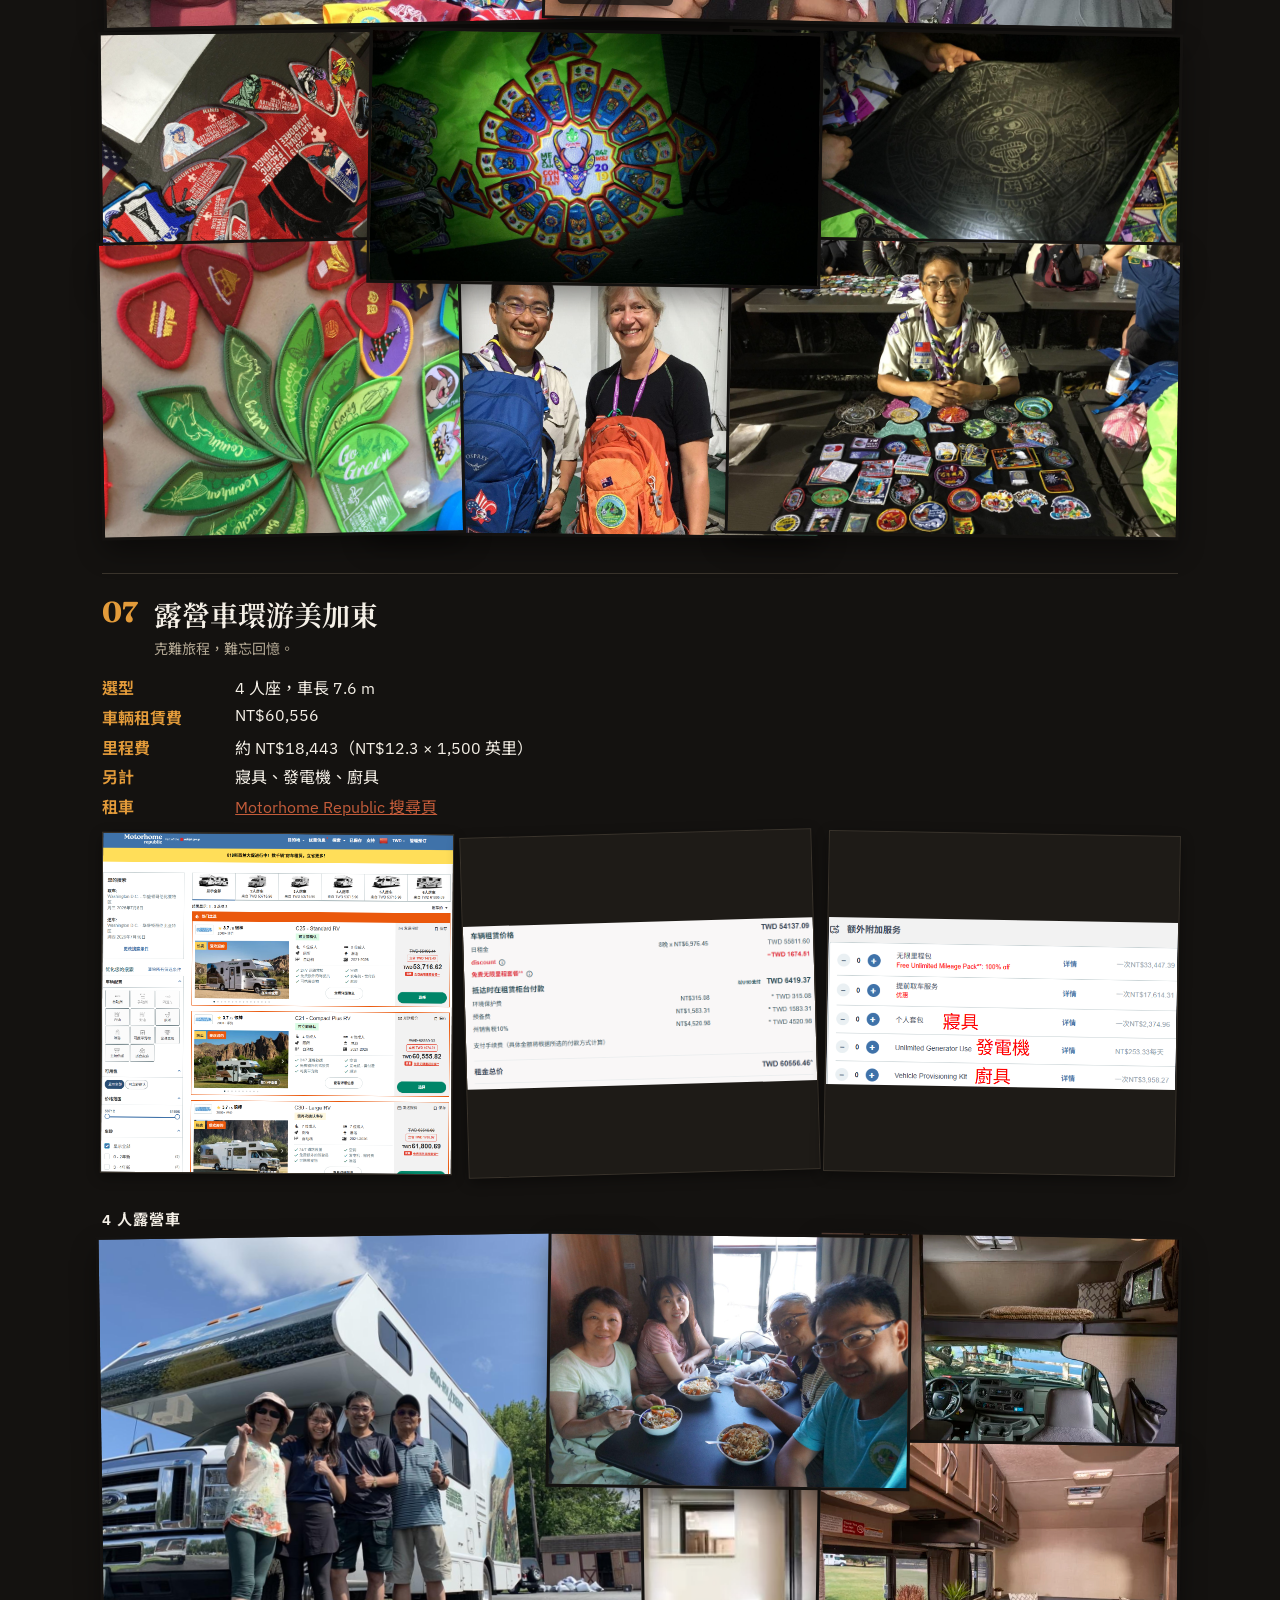
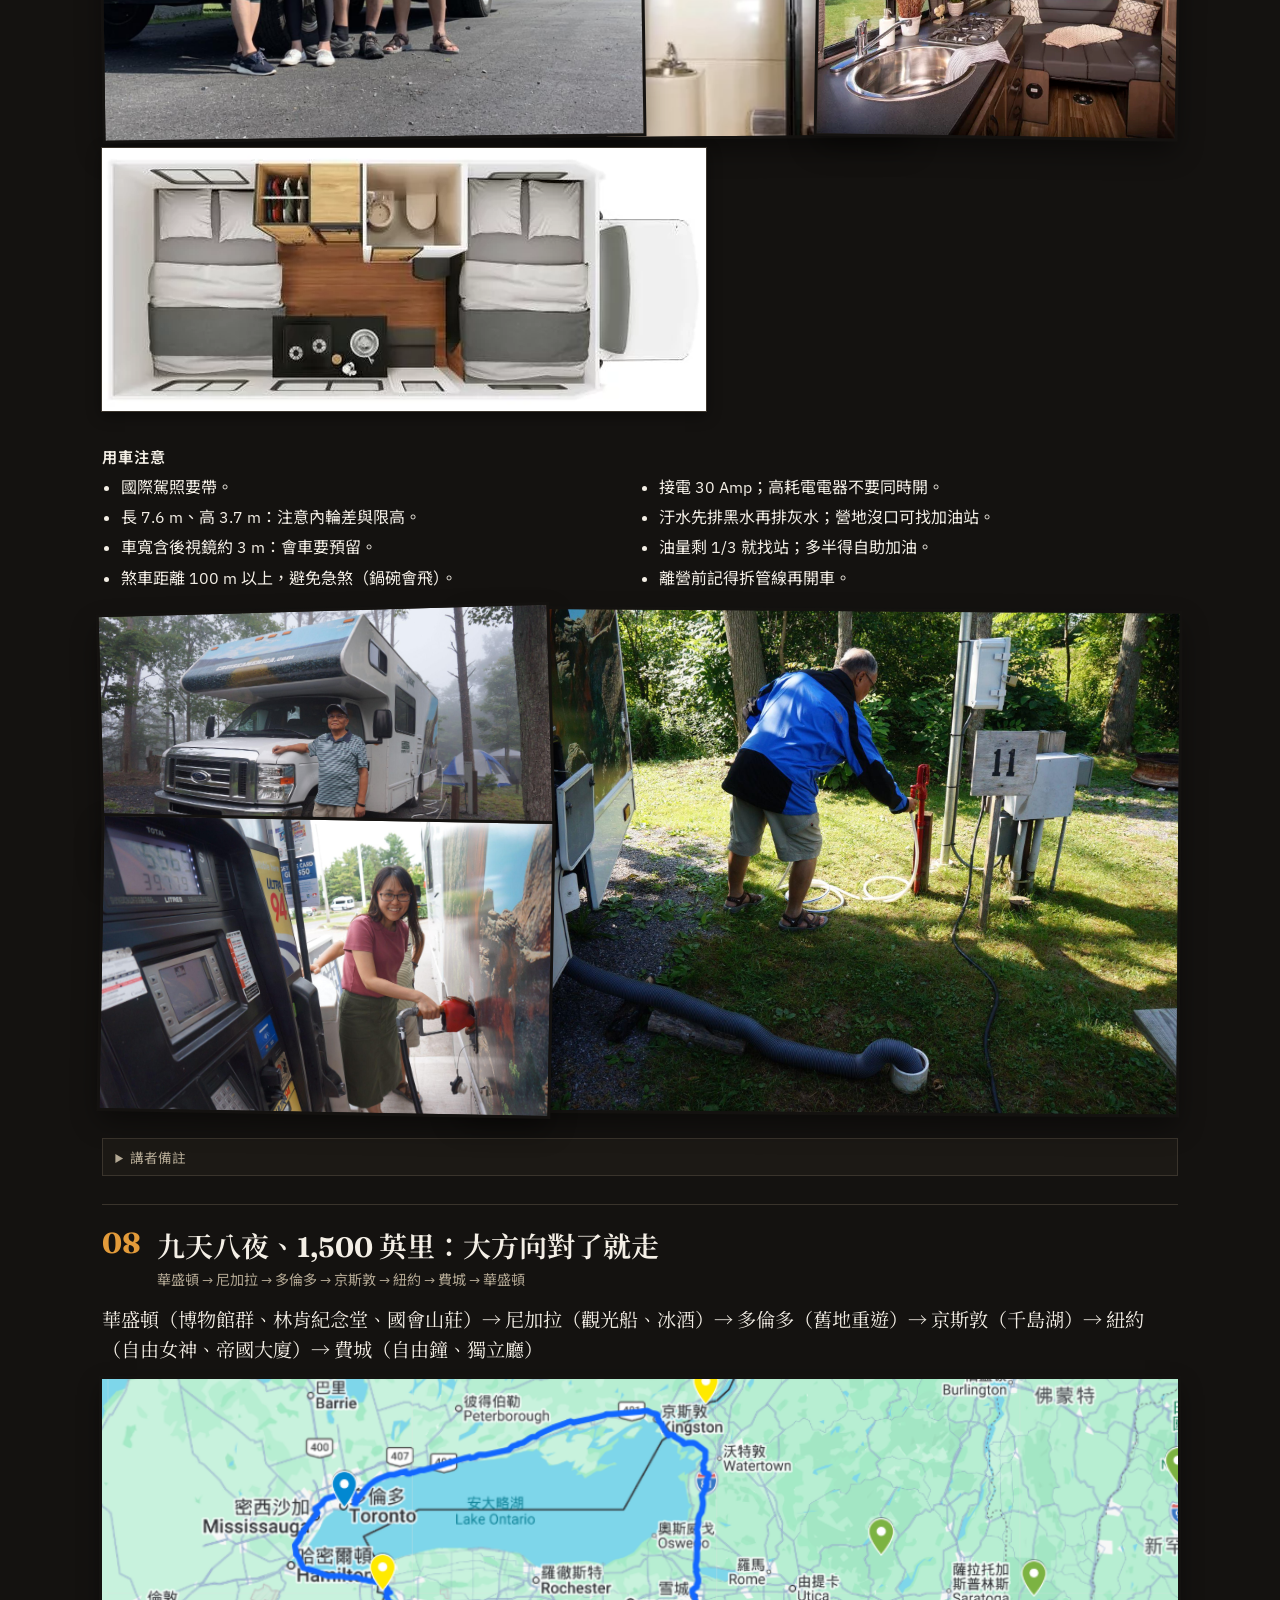
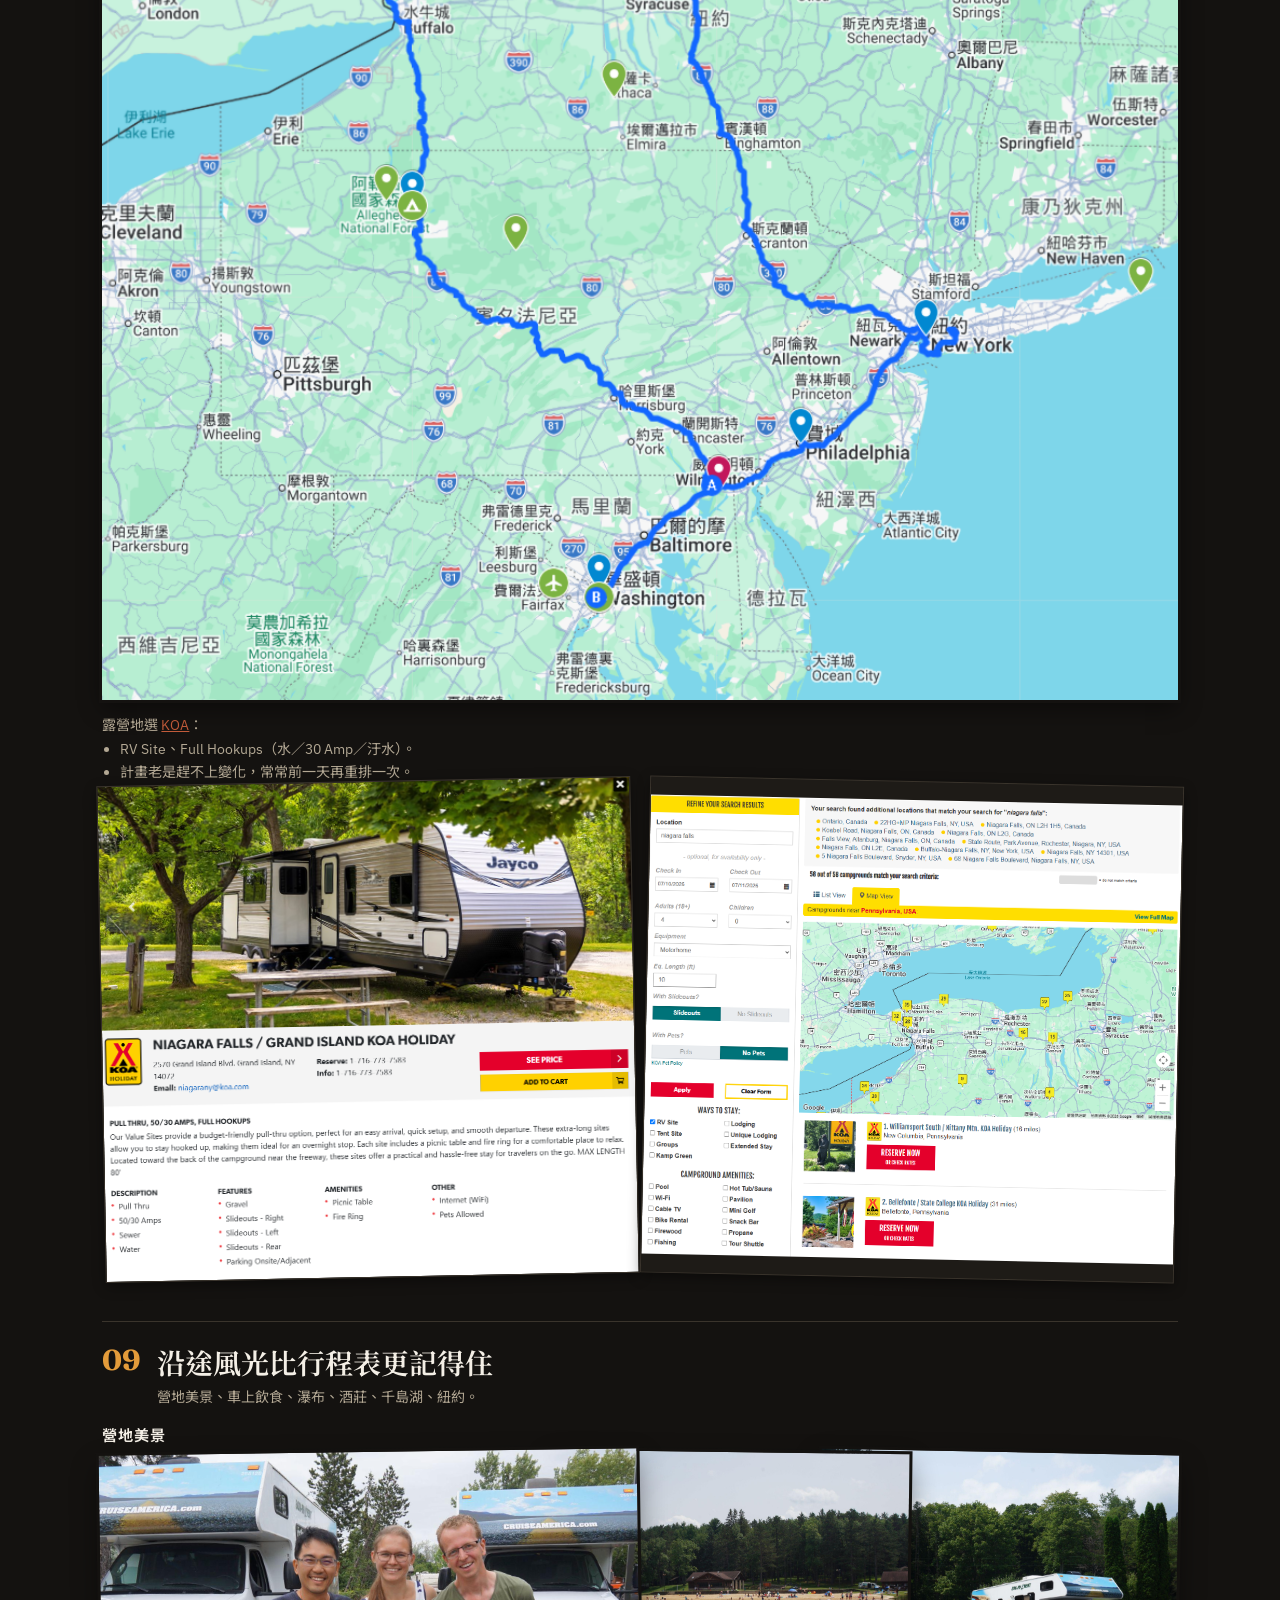
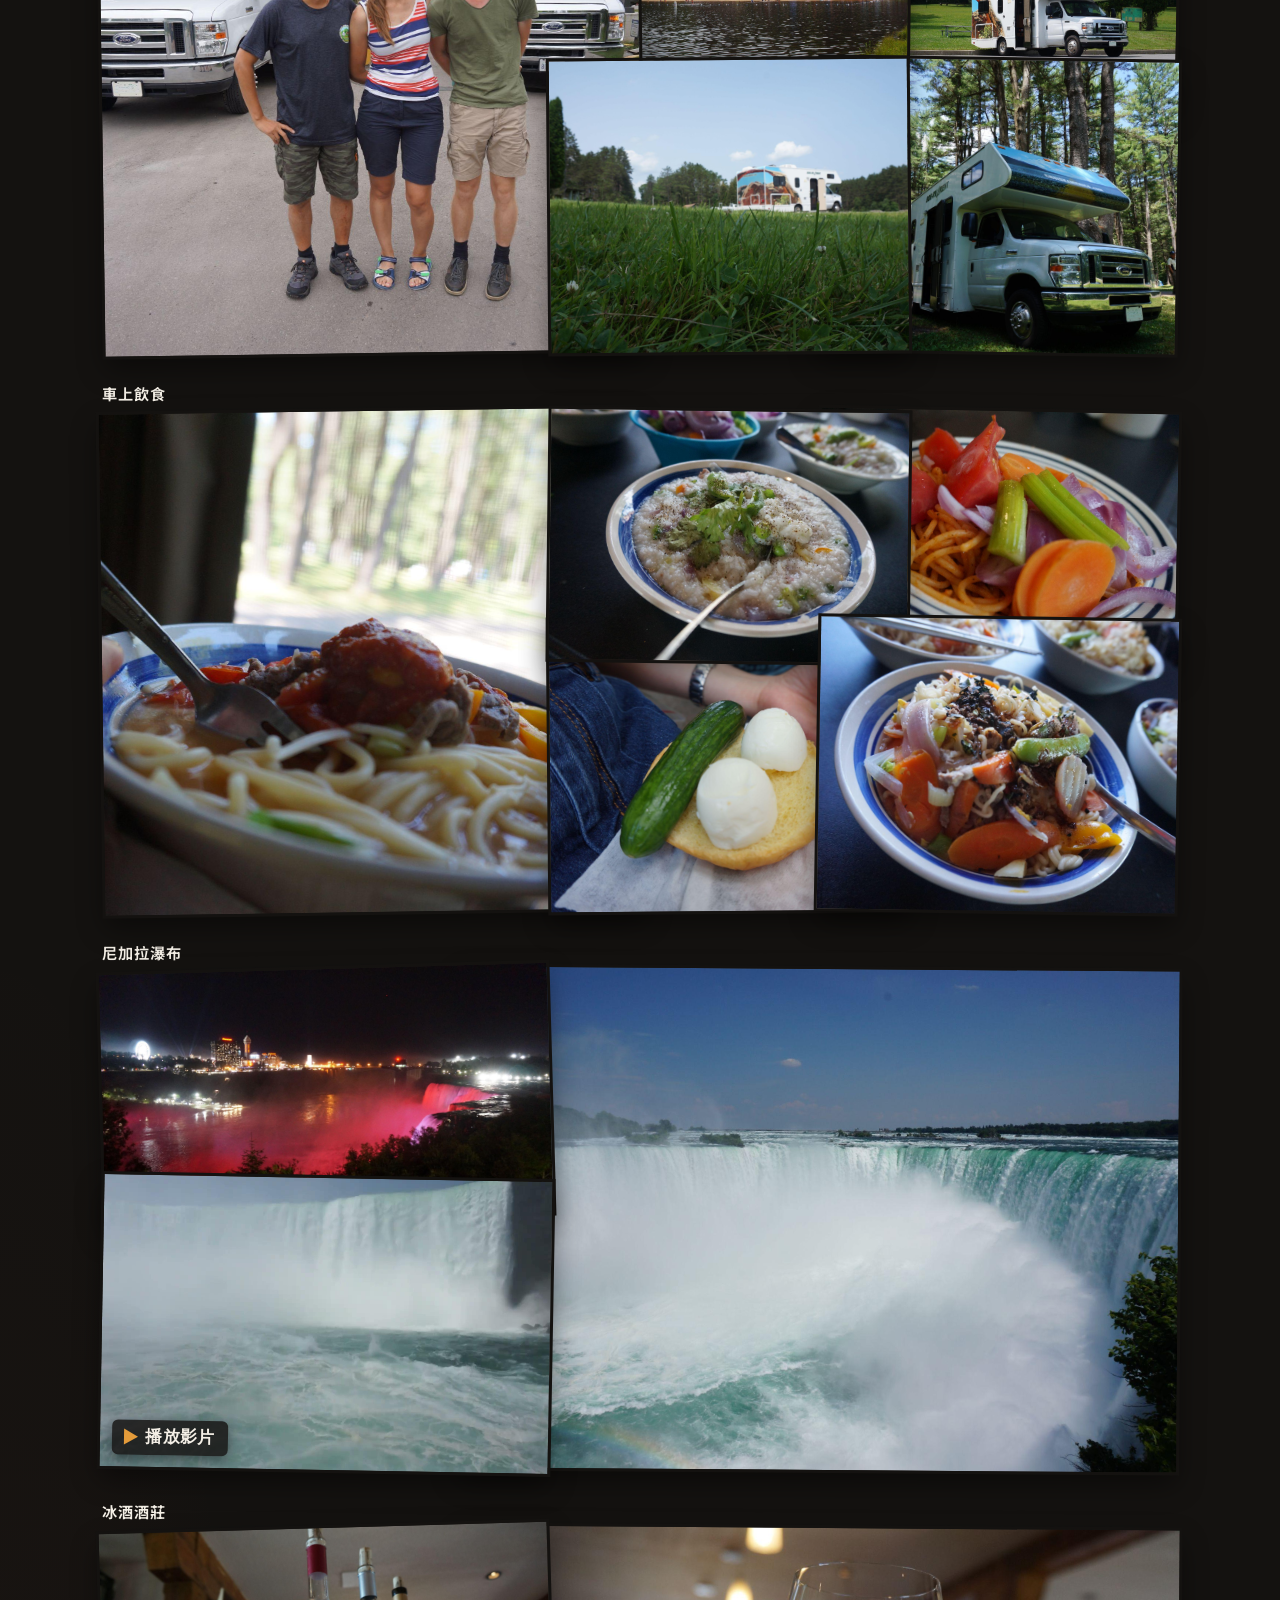
==== commit 00f50f28: "Polish WSJ2019 copy, hover tips, SWAP/RV media links, and chapter titles for the live Pages deck. Co" ====
--- a/decks/wsj2019/index.html
+++ b/decks/wsj2019/index.html
@@ -35,7 +35,7 @@
         <a href="#ch-play">04 活動</a>
         <a href="#ch-ist">05 IST</a>
         <a href="#ch-swap">06 伙食與SWAP</a>
-        <a href="#ch-rv">07 露營車</a>
+        <a href="#ch-rv">07 露營車環游美加東</a>
         <a href="#ch-route">08 路線</a>
         <a href="#ch-sights">09 沿途</a>
         <a href="#ch-close">10 帶走的話</a>
@@ -64,8 +64,14 @@
         </div>
       </header>
       <div class="split" data-gallery="host">
-        <button type="button" class="media portrait" data-full="assets/image6.jpg">
+        <button type="button" class="media portrait" data-full="assets/image6.jpg" aria-describedby="host-photo-tip">
           <img src="assets/image6.jpg" alt="陳宏嘉穿童軍制服、紫領巾的半身照" width="1358" height="2048" />
+          <div class="media__tip" id="host-photo-tip" role="tooltip">
+            <ul>
+              <li>我的本業為數據架構師</li>
+              <li>興趣是探索大自然與旅行</li>
+            </ul>
+          </div>
         </button>
         <div>
           <dl class="timeline">
@@ -74,23 +80,18 @@
             <dt>2004</dt>
             <dd>世界羅浮大會＠台灣 — 發現國際交流的樂趣</dd>
             <dt>2007</dt>
-            <dd>第 21 屆百周年世界大露營＠英國 — 白浪島、吉爾維爾公園</dd>
+            <dd>第 21 屆百周年世界大露營＠英國＋拜訪白浪島/極偉園</dd>
             <dt>2009</dt>
             <dd>自行車／灰狗／自駕環遊北美</dd>
             <dt>2014</dt>
             <dd>第 12 屆中歐大露營＠捷克＋歐鐵環中歐</dd>
             <dt>2019</dt>
             <dd>第 24 屆世界大露營＠美國＋露營車環美加東</dd>
+            <dt>2027</dt>
+            <dd>準備參加第 26 屆世界大露營＠波蘭＋拜訪瑞士世界童軍營地</dd>
           </dl>
         </div>
       </div>
-      <details class="notes">
-        <summary>講者備註</summary>
-        <ul>
-          <li>本業是數據架構師；興趣是大自然與旅行。</li>
-          <li>若不是這次邀請，這段回憶可能繼續封存。</li>
-        </ul>
-      </details>
     </section>
 
     <section class="chapter" id="ch-scale">
@@ -107,13 +108,15 @@
         <p class="stat"><b>750</b><span>台灣代表團</span></p>
         <p class="stat"><b>57 km²</b><span>營地面積，約嘉義市或北投區</span></p>
       </div>
-      <ul class="facts">
-        <li>原 Garden Ground Mountain 煤礦場，現為美國全國大露營永久營地。</li>
-        <li>規劃承載 80,000 人；WSJ2019 現場約 45,000 名童軍＋10,500 名 staff。</li>
-      </ul>
       <div class="gallery gallery--hero" data-gallery="scale">
-        <button type="button" class="media" data-full="assets/image9.jpg">
+        <button type="button" class="media" data-full="assets/image9.jpg" aria-describedby="scale-photo-tip">
           <img src="assets/image9.jpg" alt="WSJ2019 明信片：會場空拍與寫給台灣的卡片" width="2048" height="1536" />
+          <div class="media__tip" id="scale-photo-tip" role="tooltip">
+            <ul>
+              <li>原為 Garden Ground Mountain 煤礦場，現為美國全國大露營永久營地。</li>
+              <li>規劃承載 80,000 人；WSJ2019 現場約 45,000 名童軍＋10,500 名 staff。</li>
+            </ul>
+          </div>
         </button>
       </div>
     </section>
@@ -122,8 +125,8 @@
       <header class="chapter__head">
         <p class="chapter__num">03</p>
         <div>
-          <h2>幅員遼闊：四條公車路線才能走完整座山</h2>
-          <p class="support">Jacks West 是轉乘樞紐；IST／EIS 另有紫色專線。</p>
+          <h2>幅員遼闊</h2>
+          <p class="support">四條公車路線才能走完整座山</p>
         </div>
       </header>
       <h3 class="caption">營地交通</h3>
@@ -154,8 +157,9 @@
         <button type="button" class="media" data-full="assets/image16.jpg">
           <img src="assets/image16.jpg" alt="營地活動區" width="2048" height="1536" />
         </button>
-        <button type="button" class="media media--tall" data-full="assets/image17.jpg">
-          <img src="assets/image17.jpg" alt="營地一隅" width="1536" height="2048" />
+        <button type="button" class="media media--video media--tall" data-video="url:https://share.icloud.com/photos/03c9dcsYe9fEmNrzZuMc_ksvw" data-full="assets/image17.jpg">
+          <img src="assets/image17.jpg" alt="WSJ2019 世界大露營標誌雕塑" width="1536" height="2048" />
+          <span class="media__badge">播放影片</span>
         </button>
       </div>
       <h3 class="caption">營地生活</h3>
@@ -182,8 +186,8 @@
       <header class="chapter__head">
         <p class="chapter__num">04</p>
         <div>
-          <h2>步槍、滑索、越野：活動現場可看可播</h2>
-          <p class="support">點照片放大；有播放標記的圖可直接播影片。</p>
+          <h2>活動特寫：森林越野、水域活動、高空滑索…</h2>
+          <p class="support">陸海空活動應有盡有</p>
         </div>
       </header>
       <h3 class="caption">活動現場</h3>
@@ -223,21 +227,13 @@
           <span class="media__badge">官方宣傳</span>
         </button>
       </div>
-      <ul class="ext-links">
-        <li><a href="https://share.icloud.com/photos/0f3Nze9R5SbYvVbQ2AZIBHqMw" target="_blank" rel="noopener">iCloud 相簿 1</a></li>
-        <li><a href="https://share.icloud.com/photos/0a7B5FrUznByE2uCt6vznoCAQ" target="_blank" rel="noopener">iCloud 相簿 2</a></li>
-        <li><a href="https://share.icloud.com/photos/016L7AGRSbMQySia1JVGCFhZA" target="_blank" rel="noopener">iCloud 相簿 3</a></li>
-        <li><a href="https://share.icloud.com/photos/0ebtbS7ga6YmxJf76R19p7gGg" target="_blank" rel="noopener">iCloud 相簿 4</a></li>
-        <li><a href="https://share.icloud.com/photos/08cWsQVfBh_TAWDTzjSp_KYLw" target="_blank" rel="noopener">iCloud 相簿 5</a></li>
-      </ul>
     </section>
 
     <section class="chapter" id="ch-ist">
       <header class="chapter__head">
         <p class="chapter__num">05</p>
         <div>
-          <h2>IST 三線工作：接待、無痕山林、樹冠之旅</h2>
-          <p class="support">International Service Team：Guest Service、Leave No Trace、Canopy Tours</p>
+          <h2>IST工作一瞥：交流接待、無痕山林、樹冠之旅</h2>
         </div>
       </header>
       <div class="work-grid">
@@ -247,8 +243,15 @@
       </div>
       <h3 class="caption">Guest Service</h3>
       <div class="gallery" data-gallery="ist-guest">
-        <button type="button" class="media media--face" data-full="assets/image31.jpg">
+        <button type="button" class="media media--face" data-full="assets/image31.jpg" aria-describedby="guest-service-tip">
           <img src="assets/image31.jpg" alt="Guest Service：墨西哥文化桌，紫桌布上的糖果與小旗" width="2048" height="1536" />
+          <div class="media__tip" id="guest-service-tip" role="tooltip">
+            <ul>
+              <li>安排申請單位的交流時段</li>
+              <li>輪班駐守接待場地</li>
+              <li>協助準備食物與場地布置</li>
+            </ul>
+          </div>
         </button>
         <button type="button" class="media media--video media--face" data-video="url:https://share.icloud.com/photos/09bxJb3LDRXG_6GjleTa-T24A" data-full="assets/image32.jpg">
           <img src="assets/image32.jpg" alt="Guest Service：帳棚內墨西哥民俗表演" width="2048" height="1536" />
@@ -266,8 +269,14 @@
       </div>
       <h3 class="caption">Leave No Trace</h3>
       <div class="gallery" data-gallery="ist-lnt">
-        <button type="button" class="media media--face" data-full="assets/image50.jpg">
+        <button type="button" class="media media--face media--front" data-full="assets/image50.jpg" aria-describedby="lnt-tip">
           <img src="assets/image50.jpg" alt="LNT：森林裡的熊安全展示與 IST 夥伴" width="2048" height="1536" />
+          <div class="media__tip" id="lnt-tip" role="tooltip">
+            <ul>
+              <li>協助介紹LNT的理念</li>
+              <li>演示LNT相關的器材操作</li>
+            </ul>
+          </div>
         </button>
         <button type="button" class="media media--video media--face media--face-mid" data-video="drive:1-jg09PIv1RsMWiUOTwA5bjsdHDKTfCdP" data-full="assets/image28.jpg">
           <img src="assets/image28.jpg" alt="Leave No Trace 工作影片" width="1280" height="960" />
@@ -276,9 +285,16 @@
       </div>
       <h3 class="caption">Canopy Tour</h3>
       <div class="gallery" data-gallery="ist-canopy">
-        <button type="button" class="media media--video media--face" data-video="drive:1yPzZmkrFee9i0MS9iYYGGapGWHtmRNG_" data-full="assets/image24.jpg">
+        <button type="button" class="media media--video media--face" data-video="drive:1yPzZmkrFee9i0MS9iYYGGapGWHtmRNG_" data-full="assets/image24.jpg" aria-describedby="canopy-tip">
           <img src="assets/image24.jpg" alt="樹冠之旅現場影片" width="2048" height="1536" />
           <span class="media__badge">現場影片</span>
+          <div class="media__tip" id="canopy-tip" role="tooltip">
+            <ul>
+              <li>協助童軍穿戴裝備</li>
+              <li>指導童軍如何在設備上移動</li>
+              <li>維護童軍安全</li>
+            </ul>
+          </div>
         </button>
         <button type="button" class="media media--video" data-video="yt:iGX7tur2b50" data-start="775" data-full="assets/canopy-youtube-cover.jpg">
           <img src="assets/canopy-youtube-cover.jpg" alt="樹冠之旅 YouTube 影片" width="1280" height="720" />
@@ -291,11 +307,11 @@
       <header class="chapter__head">
         <p class="chapter__num">06</p>
         <div>
-          <h2>正餐、口糧，還有 SWAP 換徽章</h2>
-          <p class="support">營地食堂是體力來源；徽章交換是國際露營的共通語言。</p>
-        </div>
-      </header>
-      <h3 class="caption">營地伙食・正餐</h3>
+          <h2>營地食糧 vs 精神食糧</h2>
+          <p class="support">最美味的營地飲食 與 最厲害的紀念品設計</p>
+        </div>
+      </header>
+      <h3 class="caption">營地伙食</h3>
       <div class="gallery" data-gallery="meals">
         <button type="button" class="media" data-full="assets/image38.jpg">
           <img src="assets/image38.jpg" alt="正餐：烤雞、沙拉、杯蛋糕與飲料" width="2048" height="1536" />
@@ -333,15 +349,16 @@
         <button type="button" class="media media--face" data-full="assets/image66.jpg">
           <img src="assets/image66.jpg" alt="徽章交換現場的夥伴" width="1536" height="2048" />
         </button>
-        <button type="button" class="media media--face" data-full="assets/image48.jpg">
+        <button type="button" class="media media--video media--face" data-video="url:https://docs.google.com/presentation/d/1c_yvoUOtvv1gfSIqV_sbjt5fdxXvIphvAHsuqT6BnzE/edit?slide=id.g39f84ec96ba_0_163#slide=id.g39f84ec96ba_0_163" data-full="assets/image48.jpg">
           <img src="assets/image48.jpg" alt="與國際夥伴合影，領巾層疊是 SWAP 的成果" width="1280" height="960" />
+          <span class="media__badge">開啟簡報</span>
         </button>
       </div>
       <div class="gallery" data-gallery="swap">
         <button type="button" class="media" data-full="assets/image65.jpg">
           <img src="assets/image65.jpg" alt="SWAP：各國童軍徽章與紀念章" width="2048" height="1536" />
         </button>
-        <button type="button" class="media" data-full="assets/image60.jpg">
+        <button type="button" class="media media--front" data-full="assets/image60.jpg">
           <img src="assets/image60.jpg" alt="徽章交換現場" width="2048" height="1536" />
         </button>
         <button type="button" class="media" data-full="assets/image59.jpg">
@@ -363,13 +380,15 @@
       <header class="chapter__head">
         <p class="chapter__num">07</p>
         <div>
-          <h2>開露營車帶家人環美加東，是為了新的體驗</h2>
-          <p class="support">Motorhome Republic｜4 人座、車長 7.6 m｜不租車也能住得不差，但這是另一種旅行方式。</p>
+          <h2>露營車環游美加東</h2>
+          <p class="support">克難旅程，難忘回憶。</p>
         </div>
       </header>
       <dl class="kv">
         <dt>選型</dt>
         <dd>4 人座，車長 7.6 m</dd>
+        <dt>車輛租賃費</dt>
+        <dd>NT$60,556</dd>
         <dt>里程費</dt>
         <dd>約 NT$18,443（NT$12.3 × 1,500 英里）</dd>
         <dt>另計</dt>
@@ -384,8 +403,8 @@
         <button type="button" class="media" data-full="assets/image44.png">
           <img src="assets/image44.png" alt="租車平台相關畫面" width="774" height="360" />
         </button>
-        <button type="button" class="media" data-full="assets/image43.png">
-          <img src="assets/image43.png" alt="附加服務：里程包、發電機、廚具套組" width="700" height="339" />
+        <button type="button" class="media" data-full="assets/motorhome-extras-annotated.png">
+          <img src="assets/motorhome-extras-annotated.png" alt="附加服務清單，紅字標註寢具、發電機、廚具" width="688" height="329" />
         </button>
       </div>
       <h3 class="caption">4 人露營車</h3>
@@ -393,8 +412,13 @@
         <button type="button" class="media media--face" data-full="assets/image61.jpg">
           <img src="assets/image61.jpg" alt="4 人露營車外觀" width="1478" height="1108" />
         </button>
-        <button type="button" class="media media--face" data-full="assets/image71.jpg">
+        <button type="button" class="media media--face" data-full="assets/image71.jpg" aria-describedby="rv-meal-tip">
           <img src="assets/image71.jpg" alt="車內生活空間" width="2048" height="1361" />
+          <div class="media__tip" id="rv-meal-tip" role="tooltip">
+            <ul>
+              <li>帶著媽媽去旅行才有飯吃! 讚 :p</li>
+            </ul>
+          </div>
         </button>
         <button type="button" class="media" data-full="assets/image57.png">
           <img src="assets/image57.png" alt="駕駛座與上方臥舖" width="614" height="431" />
@@ -436,8 +460,9 @@
       <details class="notes">
         <summary>講者備註</summary>
         <ul>
-          <li>八晚均下來一晚七千多；城市停車不便，最好停車改搭地鐵。</li>
-          <li>不要進得來速；水管有彈性，一不小心就噴。</li>
+          <li>八晚均下來一晚七千多，比起旅館+車資沒比較便宜。</li>
+          <li>城市停車不便，最好停車改搭地鐵。</li>
+          <li>別考驗技術硬闖得來速。</li>
         </ul>
       </details>
     </section>
@@ -456,7 +481,13 @@
           <img src="assets/image55.png" alt="美加東環線地圖：華府、尼加拉、多倫多、紐約、費城" width="997" height="854" />
         </button>
       </div>
-      <p class="support">露營地選 <a href="https://koa.com/find-a-koa/" target="_blank" rel="noopener">KOA</a>：RV Site、Full Hookups（水／30 Amp／汙水）。計畫趕不上變化時，前一天再重排一次。</p>
+      <div class="support">
+        露營地選 <a href="https://koa.com/find-a-koa/" target="_blank" rel="noopener">KOA</a>：
+        <ul>
+          <li>RV Site、Full Hookups（水／30 Amp／汙水）。</li>
+          <li>計畫老是趕不上變化，常常前一天再重排一次。</li>
+        </ul>
+      </div>
       <div class="gallery gallery--docs" data-gallery="koa">
         <button type="button" class="media" data-full="assets/image52.png">
           <img src="assets/image52.png" alt="Niagara Falls / Grand Island KOA：Full Hookups 營地頁" width="1078" height="1003" />
@@ -495,8 +526,13 @@
       </div>
       <h3 class="caption">車上飲食</h3>
       <div class="gallery" data-gallery="rv-food">
-        <button type="button" class="media" data-full="assets/image72.jpg">
+        <button type="button" class="media" data-full="assets/image72.jpg" aria-describedby="rv-food-tip">
           <img src="assets/image72.jpg" alt="車上煮的家常菜" width="2048" height="1361" />
+          <div class="media__tip" id="rv-food-tip" role="tooltip">
+            <ul>
+              <li>美國超市很多食材比台灣便宜，做成家常菜超方便</li>
+            </ul>
+          </div>
         </button>
         <button type="button" class="media" data-full="assets/image74.jpg">
           <img src="assets/image74.jpg" alt="超市採買後的料理" width="2048" height="1361" />
@@ -565,25 +601,24 @@
         <button type="button" class="media" data-full="assets/image92.jpg">
           <img src="assets/image92.jpg" alt="紐約市區" width="2048" height="1361" />
         </button>
-        <button type="button" class="media" data-full="assets/image94.jpg">
+        <button type="button" class="media" data-full="assets/image94.jpg" aria-describedby="nyc-traffic-tip">
           <img src="assets/image94.jpg" alt="把露營車開進紐約附近" width="2048" height="1361" />
-        </button>
-      </div>
-      <details class="notes">
-        <summary>講者備註</summary>
-        <p>美國超市很多食材比台灣便宜，做成媽媽的家常菜很方便。把露營車開靠近紐約很挫。</p>
-      </details>
+          <div class="media__tip" id="nyc-traffic-tip" role="tooltip">
+            <ul>
+              <li>把露營車開進紐約城，真的會皮皮挫!!</li>
+            </ul>
+          </div>
+        </button>
+      </div>
     </section>
 
     <section class="chapter" id="ch-close">
       <header class="chapter__head">
         <p class="chapter__num">10</p>
         <div>
-          <h2>計畫趕不上變化；大方向走對，就留下一輩子回憶</h2>
-          <p class="support">冒險前盡力準備，執行時平常心。</p>
-        </div>
-      </header>
-      <p class="outro-line">出發前把功課做完，路上允許改道——偶爾冒險一下。</p>
+          <h2>冒險前盡力準備 冒險中平常心以對 冒險後留下回味</h2>
+        </div>
+      </header>
       <div class="gallery" data-gallery="close">
         <button type="button" class="media media--video media--face" data-video="drive:1oIy3AD_dXcDhOfyAAcP17xpQXp_hJ3sW" data-full="assets/image80.jpg">
           <img src="assets/image80.jpg" alt="渡輪碼頭、行程臨時改道的影片" width="1920" height="1080" />
@@ -628,6 +663,8 @@
         <li><a href="https://www.youtube.com/watch?v=th7Nt7Gqkug" target="_blank" rel="noopener">大會官方活動宣傳影片</a></li>
         <li><a href="https://www.youtube.com/watch?v=iGX7tur2b50&t=775s" target="_blank" rel="noopener">Canopy Tour 影片</a></li>
         <li><a href="https://share.icloud.com/photos/09bxJb3LDRXG_6GjleTa-T24A" target="_blank" rel="noopener">Guest Service：帳棚民俗表演影片（iCloud）</a></li>
+        <li><a href="https://share.icloud.com/photos/03c9dcsYe9fEmNrzZuMc_ksvw" target="_blank" rel="noopener">營地介紹：WSJ2019 標誌雕塑影片（iCloud）</a></li>
+        <li><a href="https://docs.google.com/presentation/d/1c_yvoUOtvv1gfSIqV_sbjt5fdxXvIphvAHsuqT6BnzE/edit?slide=id.g39f84ec96ba_0_163#slide=id.g39f84ec96ba_0_163" target="_blank" rel="noopener">SWAP：相關 Google 簡報</a></li>
       </ul>
     </section>
   </main>
--- a/decks/wsj2019/styles.css
+++ b/decks/wsj2019/styles.css
@@ -168,6 +168,16 @@
   line-height: 1.45;
 }
 
+.support ul {
+  margin: 0.25rem 0 0;
+  padding: 0 0 0 1.1rem;
+  list-style: disc;
+}
+
+.support li + li {
+  margin-top: 0.15rem;
+}
+
 .header-tools {
   display: flex;
   flex-direction: column;
@@ -335,6 +345,56 @@
   display: block;
   width: 100%;
   height: auto;
+}
+
+.media__tip {
+  position: absolute;
+  left: 50%;
+  bottom: 0.85rem;
+  z-index: 2;
+  width: max-content;
+  max-width: min(22rem, 92%);
+  padding: 0.55rem 0.75rem;
+  border-radius: 6px;
+  background: color-mix(in srgb, var(--bg) 88%, transparent);
+  color: var(--fg);
+  box-shadow: 0 8px 24px var(--shadow);
+  opacity: 0;
+  visibility: hidden;
+  pointer-events: none;
+  transform: translateX(-50%) translateY(0.25rem);
+  transition: opacity 0.18s ease, transform 0.18s ease, visibility 0.18s ease;
+}
+
+.media__tip ul {
+  margin: 0;
+  padding: 0 0 0 1.1rem;
+  list-style: disc;
+  font-size: 0.88rem;
+  line-height: 1.45;
+  text-align: left;
+}
+
+.media__tip li + li {
+  margin-top: 0.2rem;
+}
+
+.media:hover .media__tip,
+.media:focus-visible .media__tip {
+  opacity: 1;
+  visibility: visible;
+  transform: translateX(-50%) translateY(0);
+}
+
+.gallery > .media:has(.media__tip):hover,
+.gallery > .media:has(.media__tip):focus-visible {
+  overflow: visible;
+}
+
+@media (prefers-reduced-motion: reduce) {
+  .media__tip {
+    transition: none;
+  }
 }
 
 .timeline {
@@ -516,30 +576,34 @@
   z-index: 3;
 }
 
-/* 4 張：2×2，邊角重疊 */
+/* 4 張：2×2，邊角重疊；地圖（第 3 張）置底層，不壓其他人像／影片 */
 .gallery:has(> :nth-child(4):last-child) > :nth-child(1) {
   grid-column: 1 / 7;
   grid-row: 1 / 7;
   --tilt: -0.8deg;
-  z-index: 2;
+  z-index: 3;
 }
 .gallery:has(> :nth-child(4):last-child) > :nth-child(2) {
   grid-column: 6 / 13;
   grid-row: 1 / 7;
   --tilt: 1deg;
-  z-index: 3;
+  z-index: 4;
 }
 .gallery:has(> :nth-child(4):last-child) > :nth-child(3) {
   grid-column: 1 / 7;
-  grid-row: 6 / 13;
+  grid-row: 7 / 13;
   --tilt: -1.1deg;
-  z-index: 3;
+  z-index: 1;
 }
 .gallery:has(> :nth-child(4):last-child) > :nth-child(4) {
   grid-column: 6 / 13;
   grid-row: 6 / 13;
   --tilt: 0.7deg;
-  z-index: 2;
+  z-index: 3;
+}
+
+.gallery:has(> :nth-child(4):last-child) > .media.media--map {
+  z-index: 1;
 }
 
 /* 5 張：左大圖 + 右 2×2，每格至少 4 欄 */
@@ -669,6 +733,14 @@
 .gallery:has(> :nth-child(n)) > .media.media--sign,
 .gallery:has(> :nth-child(n)) > .media.media--product {
   z-index: 8;
+}
+
+.gallery:has(> :nth-child(n)) > .media.media--front {
+  z-index: 10;
+}
+
+.gallery:has(> :nth-child(n)) > .media.media--map {
+  z-index: 1;
 }
 
 .gallery:has(> :nth-child(n)) > .media.media--face img {
